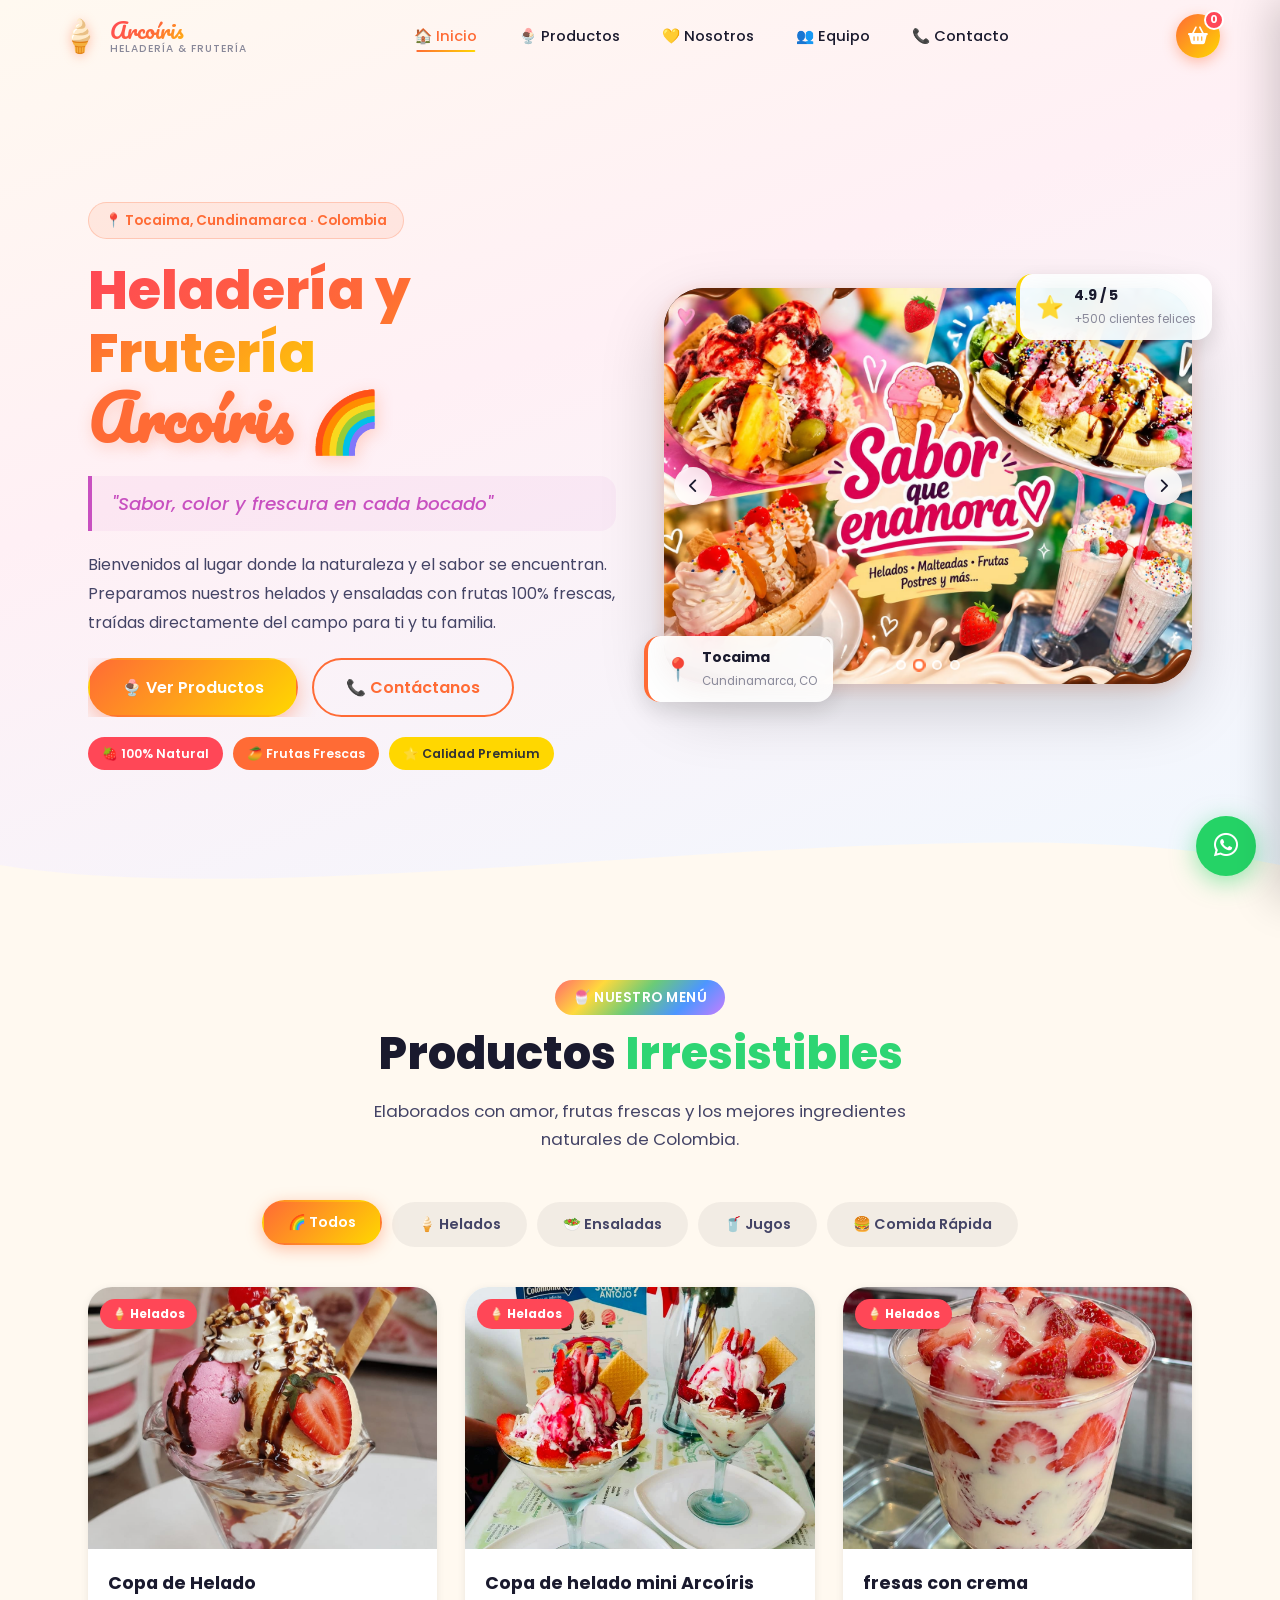
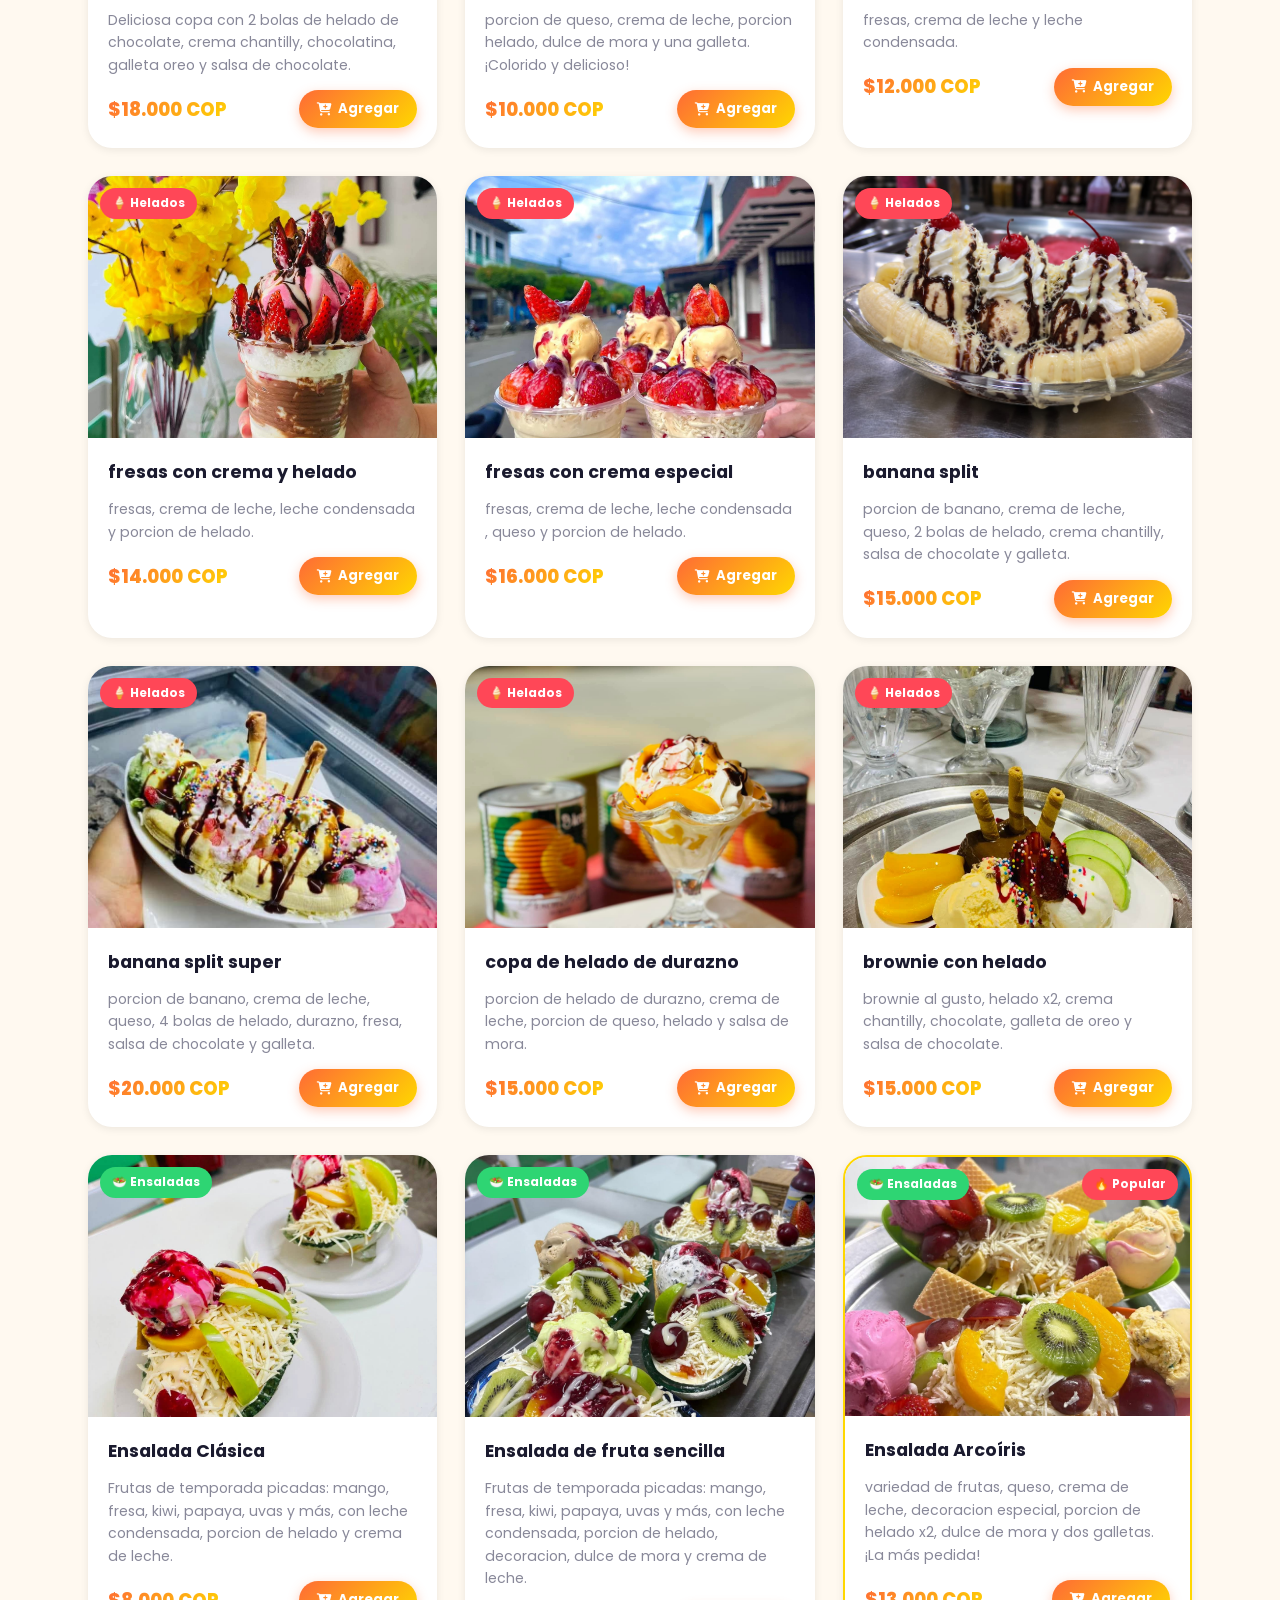
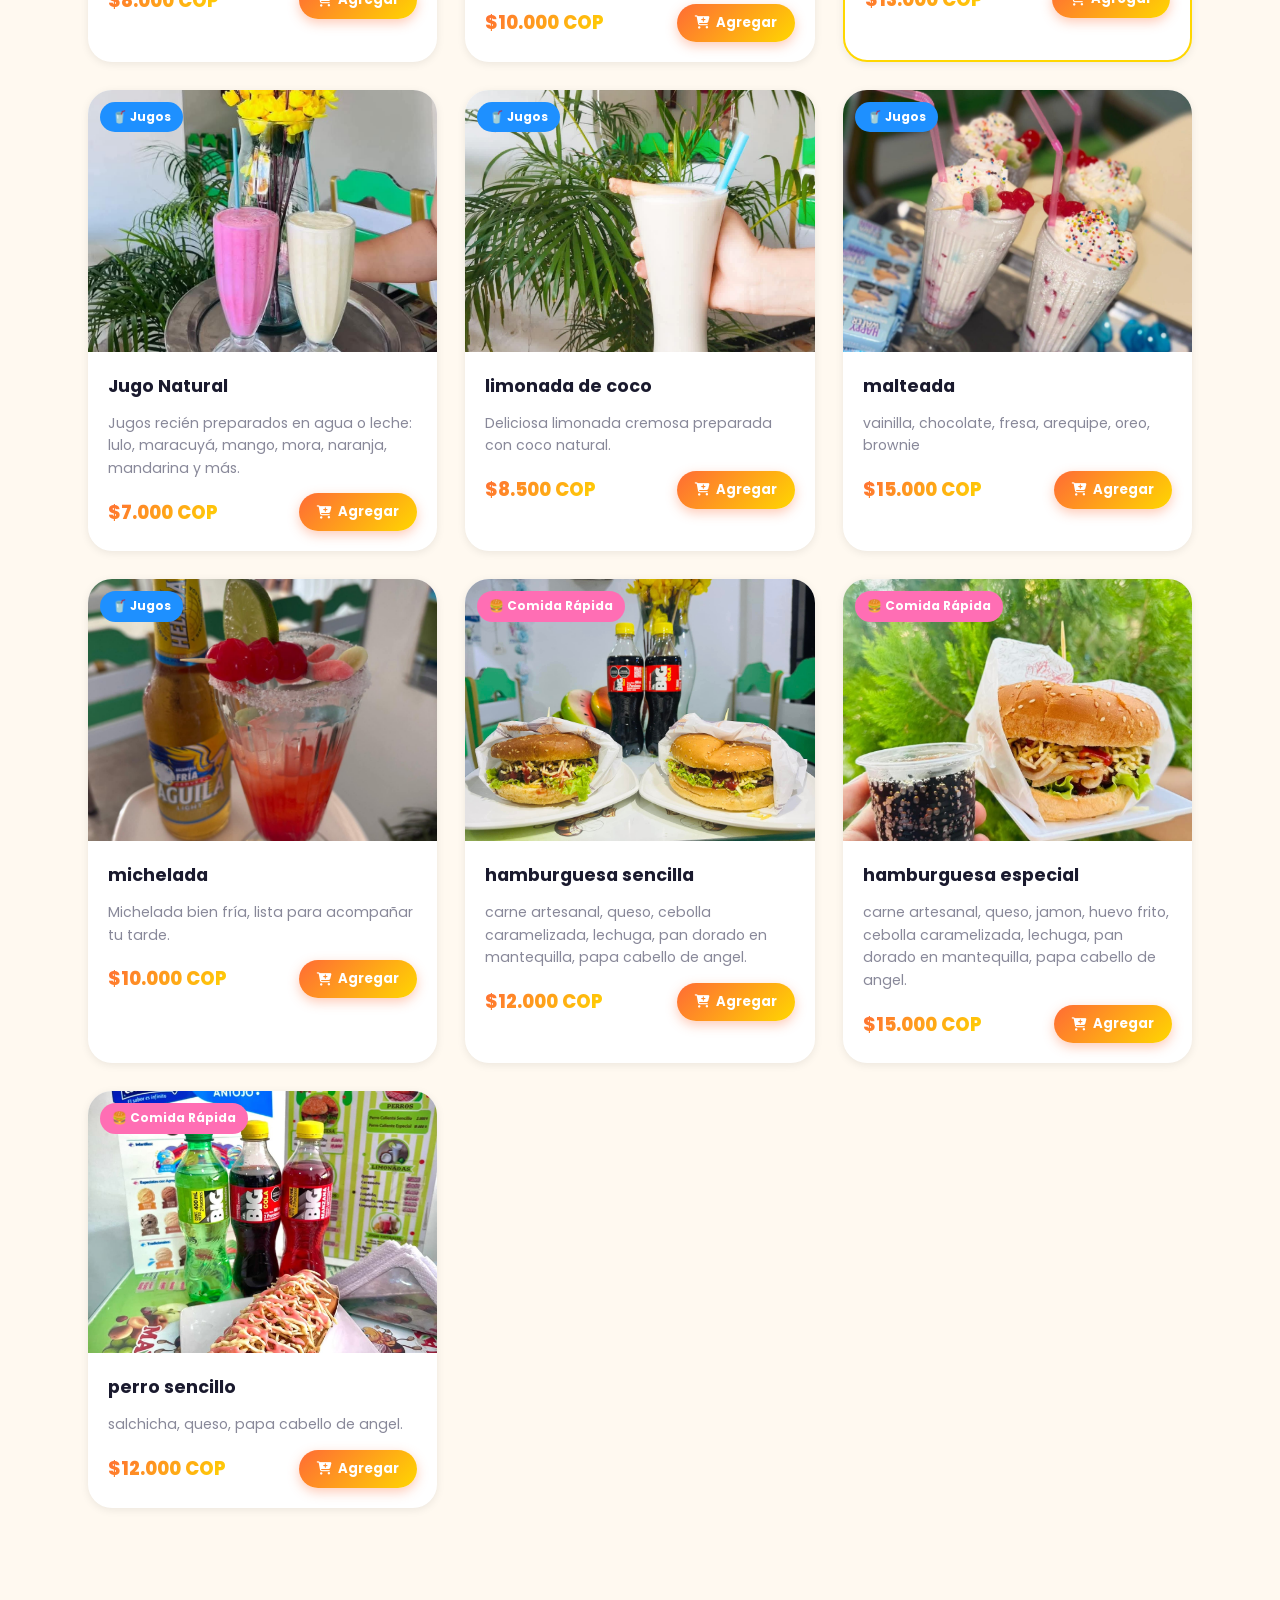
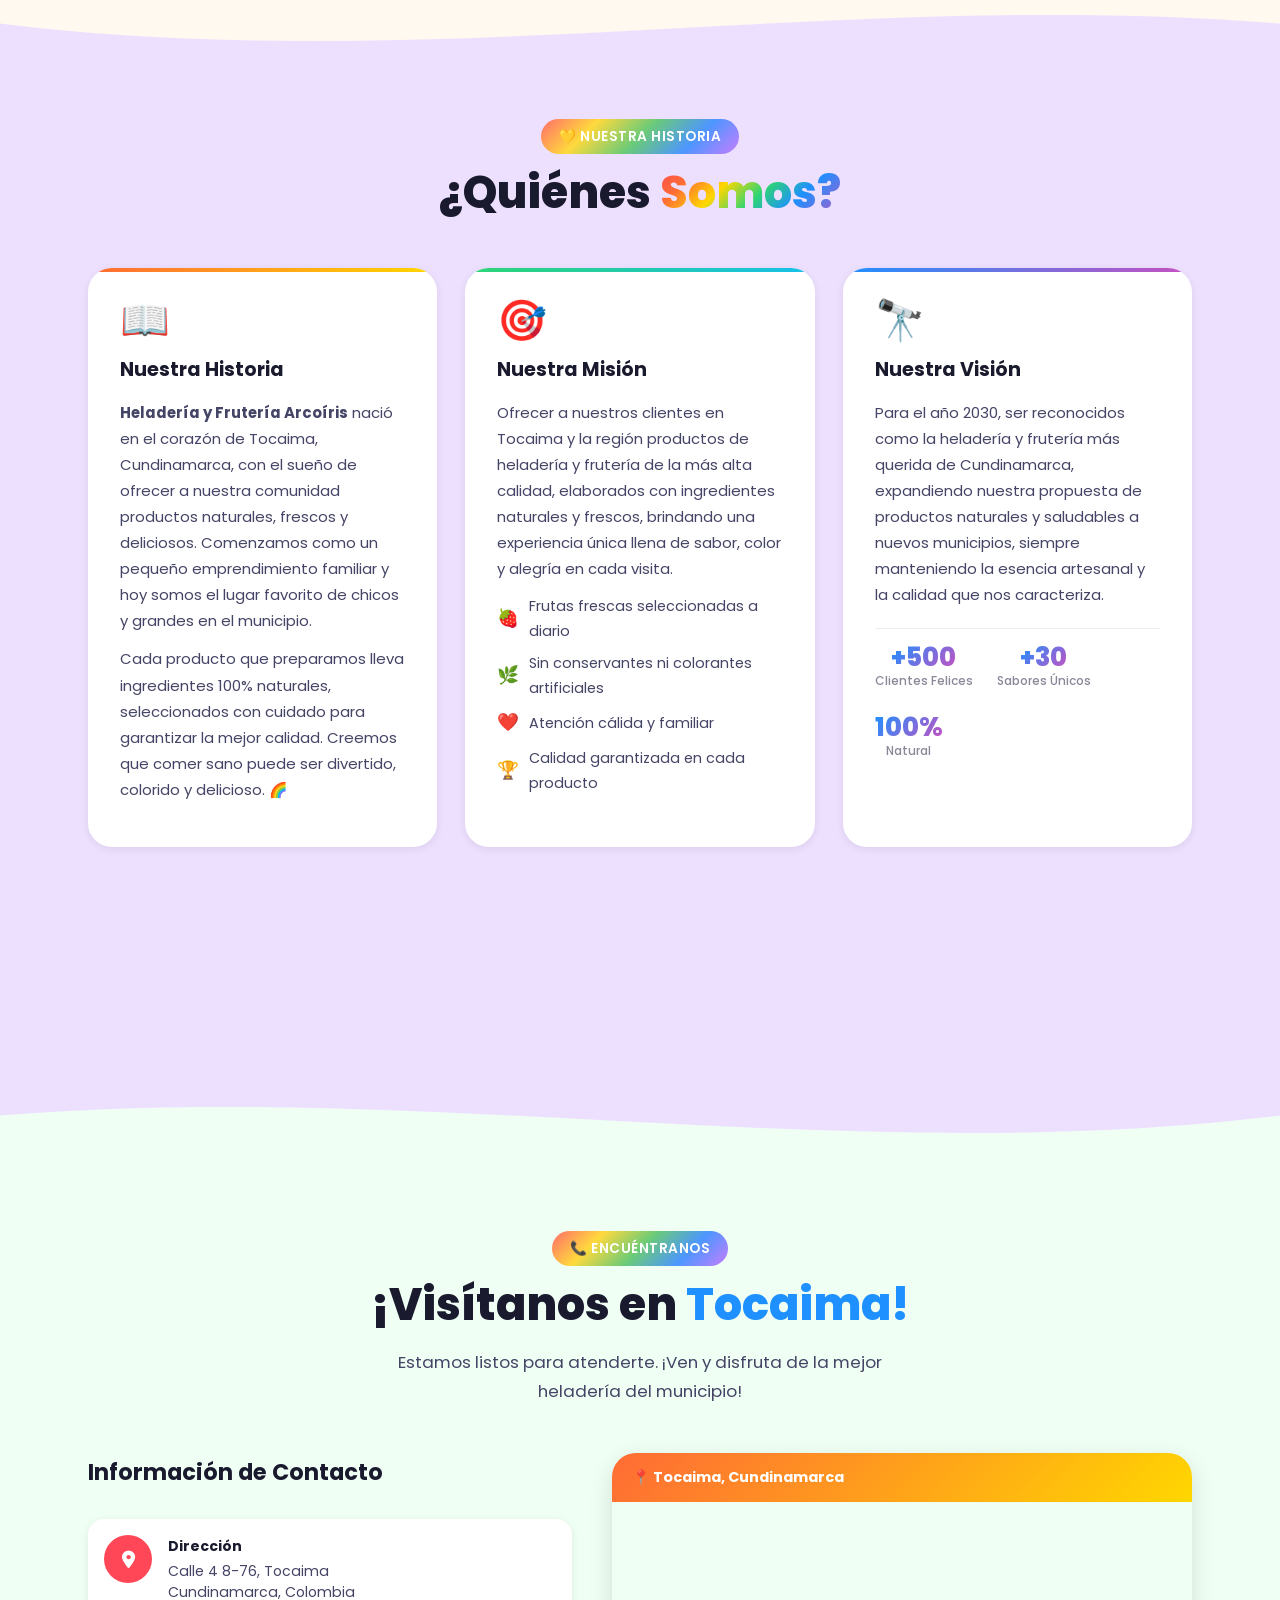
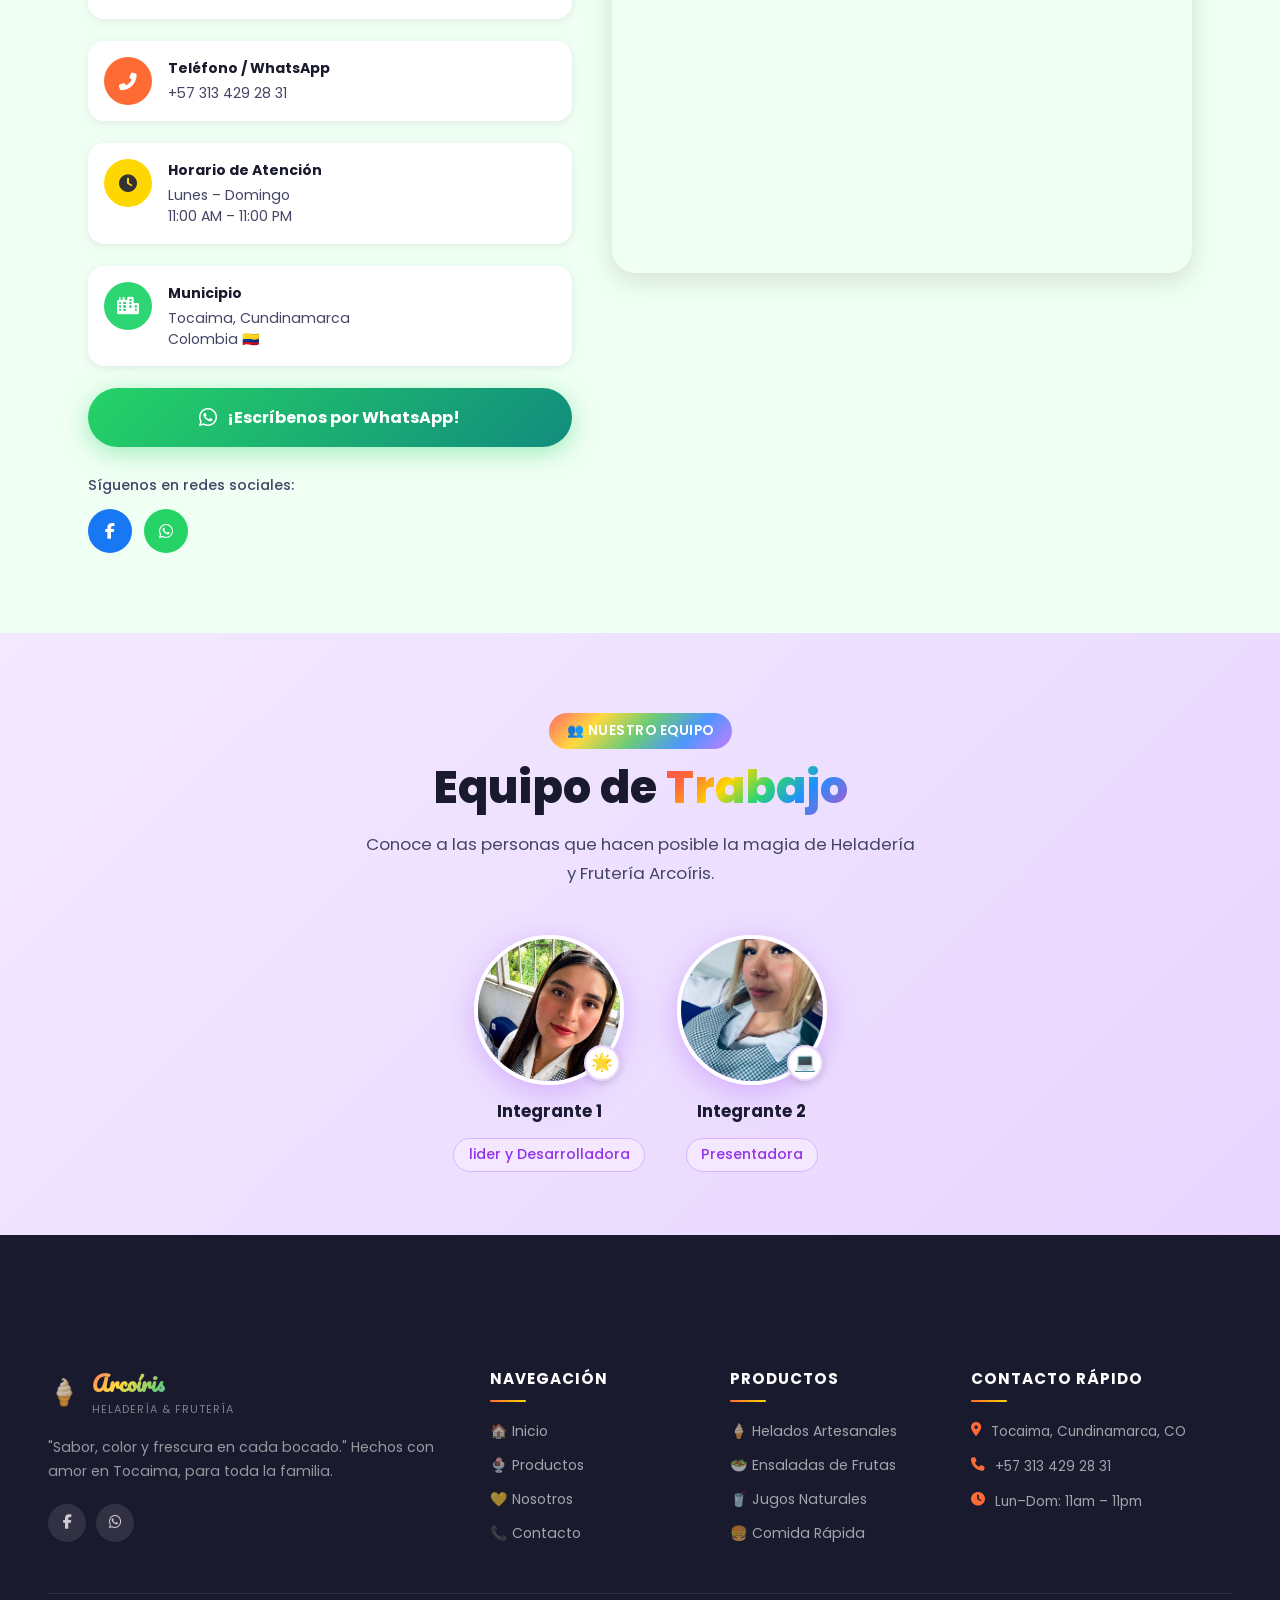
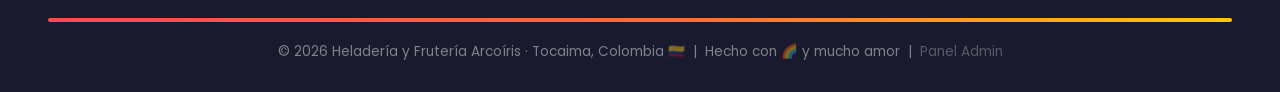
==== index.html @ 44e49a4e "Sitio web Heladería y Frutería Arcoíris" ====
<!DOCTYPE html>
<html lang="es">
<head>

  <meta charset="UTF-8" />
  <meta name="viewport" content="width=device-width, initial-scale=1.0" />
  <meta name="description" content="Heladería y Frutería Arcoíris en Tocaima, Colombia. Disfruta de los mejores helados artesanales, ensaladas de frutas y jugos naturales. ¡Sabor, color y frescura en cada bocado!" />
  <meta name="keywords" content="heladería, frutería, Tocaima, Colombia, helados, frutas, jugos naturales, ensalada de frutas" />
  <meta name="author" content="Heladería y Frutería Arcoíris" />

  <!-- Open Graph / Redes Sociales -->
  <meta property="og:title" content="Heladería y Frutería Arcoíris - Tocaima" />
  <meta property="og:description" content="Sabor, color y frescura en cada bocado. Los mejores helados y frutas de Tocaima." />
  <meta property="og:type" content="website" />

  <title>Heladería y Frutería Arcoíris | Tocaima, Colombia</title>
  <link rel="icon" href="img/logo.ico" sizes="32x32">

  <!-- Google Fonts: Poppins (principal) + Pacifico (display/títulos) -->
  <link rel="preconnect" href="https://fonts.googleapis.com" />
  <link rel="preconnect" href="https://fonts.gstatic.com" crossorigin />
  <link href="https://fonts.googleapis.com/css2?family=Pacifico&family=Poppins:wght@300;400;500;600;700;800&display=swap" rel="stylesheet" />

  <!-- Font Awesome para íconos -->
  <link rel="stylesheet" href="https://cdnjs.cloudflare.com/ajax/libs/font-awesome/6.5.0/css/all.min.css" />

  <!-- Hoja de estilos principal -->
  <link rel="stylesheet" href="css/styles.css" />
</head>
<body>

  <!-- =============================================
       HEADER / NAVEGACIÓN
  ============================================= -->
  <header class="header" id="header">
    <nav class="navbar" role="navigation" aria-label="Menú principal">
      <div class="nav-logo">
        <!-- Ícono arcoíris + nombre del negocio -->
        <span class="logo-icon" aria-hidden="true">🍦</span>
        <div class="logo-text">
          <span class="logo-main">Arcoíris</span>
          <span class="logo-sub">Heladería &amp; Frutería</span>
        </div>
      </div>

      <!-- Botón hamburguesa para móviles -->
      <button class="nav-toggle" id="navToggle" aria-label="Abrir menú" aria-expanded="false" aria-controls="navMenu">
        <span class="hamburger-line"></span>
        <span class="hamburger-line"></span>
        <span class="hamburger-line"></span>
      </button>

      <!-- Links de navegación -->
      <ul class="nav-menu" id="navMenu" role="menubar">
        <li role="none"><a href="#inicio"    class="nav-link active" role="menuitem" id="nav-inicio">🏠 Inicio</a></li>
        <li role="none"><a href="#productos" class="nav-link"        role="menuitem" id="nav-productos">🍨 Productos</a></li>
        <li role="none"><a href="#nosotros"  class="nav-link"        role="menuitem" id="nav-nosotros">💛 Nosotros</a></li>
        <li role="none"><a href="#equipo"    class="nav-link"        role="menuitem" id="nav-equipo">👥 Equipo</a></li>
        <li role="none"><a href="#contacto"  class="nav-link"        role="menuitem" id="nav-contacto">📞 Contacto</a></li>
      </ul>

      <!-- Botón del carrito de compras -->
      <button class="cart-btn" id="cartBtn" aria-label="Ver carrito de compras">
        <i class="fas fa-shopping-basket" aria-hidden="true"></i>
        <span class="cart-badge" id="cartBadge" aria-live="polite">0</span>
      </button>
    </nav>
  </header>

  <!-- =============================================
       SECCIÓN INICIO / HERO
  ============================================= -->
  <section class="hero" id="inicio" aria-label="Bienvenida">

    <!-- Burbujas decorativas de colores arcoíris -->
    <div class="bubbles" aria-hidden="true">
      <span class="bubble bubble-1"></span>
      <span class="bubble bubble-2"></span>
      <span class="bubble bubble-3"></span>
      <span class="bubble bubble-4"></span>
      <span class="bubble bubble-5"></span>
      <span class="bubble bubble-6"></span>
    </div>

    <div class="hero-content">
      <!-- Texto de bienvenida -->
      <div class="hero-text">
        <p class="hero-tag animate-fade-up">📍 Tocaima, Cundinamarca · Colombia</p>
        <h1 class="hero-title animate-fade-up delay-1">
          <span class="rainbow-text">Heladería y Frutería</span>
          <br />
          <span class="hero-brand">Arcoíris 🌈</span>
        </h1>
        <p class="hero-slogan animate-fade-up delay-2">
          "Sabor, color y frescura en cada bocado"
        </p>
        <p class="hero-desc animate-fade-up delay-3">
          Bienvenidos al lugar donde la naturaleza y el sabor se encuentran. Preparamos nuestros helados y ensaladas con frutas 100% frescas, traídas directamente del campo para ti y tu familia.
        </p>
        <div class="hero-buttons animate-fade-up delay-4">
          <a href="#productos" class="btn btn-primary" id="hero-btn-productos">
            🍨 Ver Productos
          </a>
          <a href="#contacto" class="btn btn-outline" id="hero-btn-contacto">
            📞 Contáctanos
          </a>
        </div>

        <!-- Etiquetas destacadas -->
        <div class="hero-badges animate-fade-up delay-5">
          <span class="badge badge-red">🍓 100% Natural</span>
          <span class="badge badge-orange">🥭 Frutas Frescas</span>
          <span class="badge badge-yellow">⭐ Calidad Premium</span>
        </div>
      </div>

      <!-- Slideshow de fotos reales de heladería -->
      <div class="hero-image animate-zoom-in delay-2">
        <div class="hero-image-wrapper">

          <!-- Slideshow con fotos reales -->
          <div class="hero-slideshow" id="heroSlideshow" aria-label="Galería de fotos de la heladería">
            <div class="slide active">
              <img
                src="img/bebida.jpg"
                alt="Heladería colorida con variedad de sabores artesanales"
                loading="eager"
              />
            </div>
            <div class="slide">
              <img
                src="img/inicio2.jpeg"
                alt="Vitrina de helados artesanales con colores vibrantes"
                loading="lazy"
              />
            </div>
            <div class="slide">
              <img
                src="img/ensaladas.jpg"
                alt="Frutas tropicales frescas en una frutería colombiana"
                loading="lazy"
              />
            </div>
            <div class="slide">
              <img
                src="img/inicio1.jpeg"
                alt="Ensalada de frutas tropicales con crema"
                loading="lazy"
              />
            </div>
            <!-- Controles del slideshow -->
            <button class="slide-prev" id="slidePrev" aria-label="Foto anterior"><i class="fas fa-chevron-left"></i></button>
            <button class="slide-next" id="slideNext" aria-label="Foto siguiente"><i class="fas fa-chevron-right"></i></button>
            <!-- Indicadores de puntos -->
            <div class="slide-dots" id="slideDots" aria-label="Indicadores de diapositiva">
              <button class="dot active" data-index="0" aria-label="Foto 1"></button>
              <button class="dot" data-index="1" aria-label="Foto 2"></button>
              <button class="dot" data-index="2" aria-label="Foto 3"></button>
              <button class="dot" data-index="3" aria-label="Foto 4"></button>
            </div>
          </div>

          <!-- Tarjeta flotante: ubicación -->
          <div class="floating-card card-location">
            <span class="card-icon">📍</span>
            <div>
              <strong>Tocaima</strong>
              <small>Cundinamarca, CO</small>
            </div>
          </div>
          <!-- Tarjeta flotante: calificación -->
          <div class="floating-card card-rating">
            <span class="card-icon">⭐</span>
            <div>
              <strong>4.9 / 5</strong>
              <small>+500 clientes felices</small>
            </div>
          </div>
        </div>
      </div>
    </div>

    <!-- Ola decorativa inferior -->
    <div class="hero-wave" aria-hidden="true">
      <svg viewBox="0 0 1440 120" xmlns="http://www.w3.org/2000/svg" preserveAspectRatio="none">
        <path d="M0,80 C360,140 1080,0 1440,80 L1440,120 L0,120 Z" fill="#fff9f0"/>
      </svg>
    </div>
  </section>

  <!-- =============================================
       SECCIÓN PRODUCTOS
       El contenido del grid se genera dinámicamente desde
       js/products.js (ver js/main.js → renderProducts()).
  ============================================= -->
  <section class="products-section" id="productos" aria-label="Nuestros productos">
    <div class="container">

      <!-- Encabezado de sección -->
      <div class="section-header">
        <span class="section-tag">🍧 Nuestro Menú</span>
        <h2 class="section-title">Productos <span class="highlight-green">Irresistibles</span></h2>
        <p class="section-desc">Elaborados con amor, frutas frescas y los mejores ingredientes naturales de Colombia.</p>
      </div>

      <!-- Filtros de categoría -->
      <div class="category-filters" role="tablist" aria-label="Filtrar productos por categoría">
        <button class="filter-btn active" data-filter="all"            role="tab" id="filter-all"           aria-selected="true">🌈 Todos</button>
        <button class="filter-btn"        data-filter="helados"        role="tab" id="filter-helados"       aria-selected="false">🍦 Helados</button>
        <button class="filter-btn"        data-filter="ensaladas"      role="tab" id="filter-ensaladas"     aria-selected="false">🥗 Ensaladas</button>
        <button class="filter-btn"        data-filter="jugos"          role="tab" id="filter-jugos"         aria-selected="false">🥤 Jugos</button>
        <button class="filter-btn"        data-filter="comida rapida"  role="tab" id="filter-comida-rapida" aria-selected="false">🍔 Comida Rápida</button>
      </div>

      <!-- Grid de productos (poblado por JavaScript) -->
      <div class="products-grid" id="productsGrid" aria-live="polite"></div>

    </div><!-- /container -->
  </section>

  <!-- =============================================
       SECCIÓN NOSOTROS
  ============================================= -->
  <section class="about-section" id="nosotros" aria-label="Sobre nosotros">

    <!-- Ola decorativa superior -->
    <div class="section-wave-top" aria-hidden="true">
      <svg viewBox="0 0 1440 80" xmlns="http://www.w3.org/2000/svg" preserveAspectRatio="none">
        <path d="M0,40 C480,100 960,0 1440,40 L1440,0 L0,0 Z" fill="#fff9f0"/>
      </svg>
    </div>

    <div class="container">
      <div class="section-header">
        <span class="section-tag">💛 Nuestra Historia</span>
        <h2 class="section-title">¿Quiénes <span class="highlight-rainbow">Somos?</span></h2>
      </div>

      <div class="about-grid">

        <!-- Historia -->
        <div class="about-card history-card animate-slide-left">
          <div class="about-icon">📖</div>
          <h3>Nuestra Historia</h3>
          <p>
            <strong>Heladería y Frutería Arcoíris</strong> nació en el corazón de Tocaima, Cundinamarca, con el sueño de ofrecer a nuestra comunidad productos naturales, frescos y deliciosos. Comenzamos como un pequeño emprendimiento familiar y hoy somos el lugar favorito de chicos y grandes en el municipio.
          </p>
          <p>
            Cada producto que preparamos lleva ingredientes 100% naturales, seleccionados con cuidado para garantizar la mejor calidad. Creemos que comer sano puede ser divertido, colorido y delicioso. 🌈
          </p>
        </div>

        <!-- Misión -->
        <div class="about-card mission-card animate-fade-up delay-1">
          <div class="about-icon">🎯</div>
          <h3>Nuestra Misión</h3>
          <p>
            Ofrecer a nuestros clientes en Tocaima y la región productos de heladería y frutería de la más alta calidad, elaborados con ingredientes naturales y frescos, brindando una experiencia única llena de sabor, color y alegría en cada visita.
          </p>
          <ul class="about-list">
            <li><span>🍓</span> Frutas frescas seleccionadas a diario</li>
            <li><span>🌿</span> Sin conservantes ni colorantes artificiales</li>
            <li><span>❤️</span> Atención cálida y familiar</li>
            <li><span>🏆</span> Calidad garantizada en cada producto</li>
          </ul>
        </div>

        <!-- Visión -->
        <div class="about-card vision-card animate-slide-right">
          <div class="about-icon">🔭</div>
          <h3>Nuestra Visión</h3>
          <p>
            Para el año 2030, ser reconocidos como la heladería y frutería más querida de Cundinamarca, expandiendo nuestra propuesta de productos naturales y saludables a nuevos municipios, siempre manteniendo la esencia artesanal y la calidad que nos caracteriza.
          </p>
          <div class="vision-stats">
            <div class="stat">
              <span class="stat-number">+500</span>
              <span class="stat-label">Clientes Felices</span>
            </div>
            <div class="stat">
              <span class="stat-number">+30</span>
              <span class="stat-label">Sabores Únicos</span>
            </div>
            <div class="stat">
              <span class="stat-number">100%</span>
              <span class="stat-label">Natural</span>
            </div>
          </div>
        </div>

      </div><!-- /about-grid -->

      <!-- Valores -->
      <div class="values-row">
        <div class="value-item">
          <span class="value-icon">🍃</span>
          <span class="value-text">Naturalidad</span>
        </div>
        <div class="value-item">
          <span class="value-icon">✨</span>
          <span class="value-text">Calidad</span>
        </div>
        <div class="value-item">
          <span class="value-icon">😊</span>
          <span class="value-text">Alegría</span>
        </div>
        <div class="value-item">
          <span class="value-icon">🤝</span>
          <span class="value-text">Confianza</span>
        </div>
        <div class="value-item">
          <span class="value-icon">🌱</span>
          <span class="value-text">Frescura</span>
        </div>
      </div>

    </div><!-- /container -->

    <!-- Ola decorativa inferior -->
    <div class="section-wave-bottom" aria-hidden="true">
      <svg viewBox="0 0 1440 80" xmlns="http://www.w3.org/2000/svg" preserveAspectRatio="none">
        <path d="M0,40 C480,0 960,100 1440,40 L1440,80 L0,80 Z" fill="#f0fff4"/>
      </svg>
    </div>
  </section>

  <!-- =============================================
       SECCIÓN CONTACTO
  ============================================= -->
  <section class="contact-section" id="contacto" aria-label="Información de contacto">
    <div class="container">
      <div class="section-header">
        <span class="section-tag">📞 Encuéntranos</span>
        <h2 class="section-title">¡Visítanos en <span class="highlight-blue">Tocaima!</span></h2>
        <p class="section-desc">Estamos listos para atenderte. ¡Ven y disfruta de la mejor heladería del municipio!</p>
      </div>

      <div class="contact-grid">

        <!-- Info de contacto -->
        <div class="contact-info">
          <h3 class="contact-info-title">Información de Contacto</h3>

          <div class="contact-item" id="contact-address">
            <div class="contact-icon-wrap icon-red">
              <i class="fas fa-map-marker-alt" aria-hidden="true"></i>
            </div>
            <div class="contact-text">
              <strong>Dirección</strong>
              <span>Calle 4 8-76, Tocaima<br />Cundinamarca, Colombia</span>
            </div>
          </div>

          <div class="contact-item" id="contact-phone">
            <div class="contact-icon-wrap icon-orange">
              <i class="fas fa-phone-alt" aria-hidden="true"></i>
            </div>
            <div class="contact-text">
              <strong>Teléfono / WhatsApp</strong>
              <span>+57 313 429 28 31</span>
            </div>
          </div>

          <div class="contact-item" id="contact-hours">
            <div class="contact-icon-wrap icon-yellow">
              <i class="fas fa-clock" aria-hidden="true"></i>
            </div>
            <div class="contact-text">
              <strong>Horario de Atención</strong>
              <span>Lunes – Domingo<br />11:00 AM – 11:00 PM</span>
            </div>
          </div>

          <div class="contact-item" id="contact-location-tag">
            <div class="contact-icon-wrap icon-green">
              <i class="fas fa-city" aria-hidden="true"></i>
            </div>
            <div class="contact-text">
              <strong>Municipio</strong>
              <span>Tocaima, Cundinamarca<br />Colombia 🇨🇴</span>
            </div>
          </div>

          <!-- Botón WhatsApp -->
          <a
            href="https://wa.me/573134292831?text=Hola%2C%20me%20gustaría%20hacer%20un%20pedido%20en%20Heladería%20y%20Frutería%20Arcoíris%20🌈"
            class="whatsapp-btn"
            id="whatsapp-main-btn"
            target="_blank"
            rel="noopener noreferrer"
            aria-label="Escribir al WhatsApp de Heladería Arcoíris"
          >
            <i class="fab fa-whatsapp" aria-hidden="true"></i>
            ¡Escríbenos por WhatsApp!
          </a>

          <!-- Redes sociales (solo Facebook y WhatsApp) -->
          <div class="social-contact">
            <p>Síguenos en redes sociales:</p>
            <div class="social-icons">
              <a href="https://www.facebook.com/share/1DfzRHi6oQ/" class="social-icon icon-facebook" id="social-facebook" aria-label="Facebook de Heladería Arcoíris" target="_blank" rel="noopener noreferrer">
                <i class="fab fa-facebook-f" aria-hidden="true"></i>
              </a>
              <a href="https://wa.me/573134292831" class="social-icon icon-whatsapp" id="social-whatsapp" aria-label="WhatsApp 3134292831" target="_blank" rel="noopener noreferrer">
                <i class="fab fa-whatsapp" aria-hidden="true"></i>
              </a>
            </div>
          </div>
        </div>

        <!-- Mapa (iframe embebido) -->
        <div class="map-container" aria-label="Mapa de ubicación en Tocaima">
          <div class="map-header">
            <span>📍 Tocaima, Cundinamarca</span>
          </div>
          <iframe
            id="map-iframe"
            title="Ubicación Heladería y Frutería Arcoíris en Tocaima, Cundinamarca, Colombia"
            src="https://maps.google.com/maps?q=Calle+4+%238-76,+Tocaima,+Cundinamarca,+Colombia&amp;t=&amp;z=17&amp;ie=UTF8&amp;iwloc=&amp;output=embed"
            width="100%"
            height="100%"
            style="border:0;"
            allowfullscreen=""
            loading="lazy"
            referrerpolicy="no-referrer-when-downgrade"
          ></iframe>
        </div>

      </div><!-- /contact-grid -->
    </div><!-- /container -->
  </section>

  <!-- =============================================
       SECCIÓN EQUIPO DE TRABAJO
  ============================================= -->
  <section class="team-section" id="equipo" aria-label="Equipo de trabajo">
    <div class="container">
      <div class="section-header">
        <span class="section-tag">👥 Nuestro Equipo</span>
        <h2 class="section-title">Equipo de <span class="highlight-rainbow">Trabajo</span></h2>
        <p class="section-desc">Conoce a las personas que hacen posible la magia de Heladería y Frutería Arcoíris.</p>
      </div>

      <div class="team-grid">

        <!-- Miembro 1 -->
        <div class="team-card">
          <div class="team-photo-wrap">
            <div class="team-photo-circle">
              <img src="img/astrit.jpeg" alt="Integrante 1" class="team-photo" onerror="this.style.display='none';this.parentElement.innerHTML='<span class=\'team-photo-placeholder\'>👤</span>';" />
            </div>
            <div class="team-badge">🌟</div>
          </div>
          <h3 class="team-name">Integrante 1</h3>
          <p class="team-role">lider y Desarrolladora</p>
        </div>

        <!-- Miembro 2 -->
        <div class="team-card">
          <div class="team-photo-wrap">
            <div class="team-photo-circle">
              <img src="img/Dani.jpeg" alt="Integrante 2" class="team-photo" onerror="this.style.display='none';this.parentElement.innerHTML='<span class=\'team-photo-placeholder\'>👤</span>';" />
            </div>
            <div class="team-badge">💻</div>
          </div>
          <h3 class="team-name">Integrante 2</h3>
          <p class="team-role">Presentadora</p>
        </div>

      </div><!-- /team-grid -->
    </div><!-- /container -->
  </section>

  <!-- =============================================
       PIE DE PÁGINA (FOOTER)
  ============================================= -->
  <footer class="footer" role="contentinfo">

    <!-- Ola decorativa superior del footer -->
    <div class="footer-wave" aria-hidden="true">
      <svg viewBox="0 0 1440 80" xmlns="http://www.w3.org/2000/svg" preserveAspectRatio="none">
        <path d="M0,60 C360,0 1080,100 1440,30 L1440,80 L0,80 Z" fill="#1a1a2e"/>
      </svg>
    </div>

    <div class="footer-content">
      <div class="footer-grid">

        <!-- Columna: Logo y descripción -->
        <div class="footer-col footer-brand">
          <div class="footer-logo">
            <span aria-hidden="true">🍦</span>
            <div>
              <strong>Arcoíris</strong>
              <small>Heladería &amp; Frutería</small>
            </div>
          </div>
          <p class="footer-desc">
            "Sabor, color y frescura en cada bocado." Hechos con amor en Tocaima, para toda la familia.
          </p>
          <!-- Redes sociales en footer (solo Facebook y WhatsApp) -->
          <div class="footer-social">
            <a href="https://www.facebook.com/share/1DfzRHi6oQ/" id="footer-facebook" class="footer-social-link" aria-label="Facebook" target="_blank" rel="noopener noreferrer"><i class="fab fa-facebook-f" aria-hidden="true"></i></a>
            <a href="https://wa.me/573134292831" id="footer-whatsapp" class="footer-social-link" aria-label="WhatsApp" target="_blank" rel="noopener noreferrer"><i class="fab fa-whatsapp" aria-hidden="true"></i></a>
          </div>
        </div>

        <!-- Columna: Menú rápido -->
        <div class="footer-col">
          <h4 class="footer-heading">Navegación</h4>
          <ul class="footer-links">
            <li><a href="#inicio"    id="footer-nav-inicio">🏠 Inicio</a></li>
            <li><a href="#productos" id="footer-nav-productos">🍨 Productos</a></li>
            <li><a href="#nosotros"  id="footer-nav-nosotros">💛 Nosotros</a></li>
            <li><a href="#contacto"  id="footer-nav-contacto">📞 Contacto</a></li>
          </ul>
        </div>

        <!-- Columna: Productos destacados -->
        <div class="footer-col">
          <h4 class="footer-heading">Productos</h4>
          <ul class="footer-links">
            <li><a href="#productos" id="footer-prod-helados">🍦 Helados Artesanales</a></li>
            <li><a href="#productos" id="footer-prod-ensaladas">🥗 Ensaladas de Frutas</a></li>
            <li><a href="#productos" id="footer-prod-jugos">🥤 Jugos Naturales</a></li>
            <li><a href="#productos" id="footer-prod-comida">🍔 Comida Rápida</a></li>
          </ul>
        </div>

        <!-- Columna: Contacto rápido -->
        <div class="footer-col">
          <h4 class="footer-heading">Contacto Rápido</h4>
          <ul class="footer-contact-list">
            <li>
              <i class="fas fa-map-marker-alt" aria-hidden="true"></i>
              <span>Tocaima, Cundinamarca, CO</span>
            </li>
            <li>
              <i class="fas fa-phone" aria-hidden="true"></i>
              <span>+57 313 429 28 31</span>
            </li>
            <li>
              <i class="fas fa-clock" aria-hidden="true"></i>
              <span>Lun–Dom: 11am – 11pm</span>
            </li>
          </ul>
        </div>

      </div><!-- /footer-grid -->

      <!-- Barra inferior del footer -->
      <div class="footer-bottom">
        <div class="rainbow-bar" aria-hidden="true"></div>
        <p>
          © <span id="currentYear"></span> Heladería y Frutería Arcoíris · Tocaima, Colombia 🇨🇴
          &nbsp;|&nbsp; Hecho con 🌈 y mucho amor
          &nbsp;|&nbsp; <a href="admin.html" id="footer-admin-link" style="color:inherit; opacity:.6;">Panel Admin</a>
        </p>
      </div>

    </div><!-- /footer-content -->
  </footer>

  <!-- Botón flotante de WhatsApp -->
  <a
    href="https://wa.me/573134292831?text=Hola%2C%20me%20gustaría%20hacer%20un%20pedido%20🌈"
    class="whatsapp-float"
    id="whatsapp-float-btn"
    target="_blank"
    rel="noopener noreferrer"
    aria-label="Contactar por WhatsApp"
  >
    <i class="fab fa-whatsapp" aria-hidden="true"></i>
    <span class="whatsapp-tooltip">¡Pide por WhatsApp!</span>
  </a>

  <!-- Botón volver arriba -->
  <button class="scroll-top-btn" id="scrollTopBtn" aria-label="Volver al inicio" title="Volver al inicio">
    <i class="fas fa-chevron-up" aria-hidden="true"></i>
  </button>

  <!-- Modal de detalle de producto -->
  <div class="modal-overlay" id="productModal" role="dialog" aria-modal="true" aria-labelledby="modalTitle" aria-hidden="true">
    <div class="modal-box">
      <button class="modal-close" id="modalCloseBtn" aria-label="Cerrar modal">
        <i class="fas fa-times" aria-hidden="true"></i>
      </button>
      <img src="" alt="" class="modal-img" id="modalImg" />
      <div class="modal-body">
        <h3 id="modalTitle" class="modal-title">Nombre del producto</h3>
        <p id="modalDesc" class="modal-desc">Descripción del producto</p>
        <span id="modalPrice" class="modal-price">$0 COP</span>
        <div class="modal-actions">
          <button id="modalAddCart" class="btn-add-modal" aria-label="Agregar al carrito desde modal">
            <i class="fas fa-cart-plus" aria-hidden="true"></i> Agregar al carrito
          </button>
          <a id="modalWhatsapp" href="#" class="whatsapp-btn" target="_blank" rel="noopener noreferrer">
            <i class="fab fa-whatsapp" aria-hidden="true"></i> Pedir por WhatsApp
          </a>
        </div>
      </div>
    </div>
  </div>

  <!-- =============================================
       CARRITO DE COMPRAS (DRAWER LATERAL)
  ============================================= -->
  <!-- Overlay oscuro al abrir carrito -->
  <div class="cart-overlay" id="cartOverlay" aria-hidden="true"></div>

  <!-- Panel lateral del carrito -->
  <aside class="cart-drawer" id="cartDrawer" role="complementary" aria-label="Carrito de compras" aria-hidden="true">
    <div class="cart-header">
      <h2 class="cart-title"><i class="fas fa-shopping-basket" aria-hidden="true"></i> Mi Carrito</h2>
      <button class="cart-close" id="cartClose" aria-label="Cerrar carrito">
        <i class="fas fa-times" aria-hidden="true"></i>
      </button>
    </div>

    <!-- Lista de items del carrito -->
    <div class="cart-body" id="cartBody">
      <!-- Estado vacío -->
      <div class="cart-empty" id="cartEmpty">
        <span class="cart-empty-icon">🛒</span>
        <p>Tu carrito está vacío</p>
        <small>¡Agrega tus productos favoritos!</small>
      </div>
      <!-- Los items se insertan dinámicamente aquí -->
      <ul class="cart-items-list" id="cartItemsList" aria-label="Productos en el carrito"></ul>
    </div>

    <!-- Resumen y total -->
    <div class="cart-footer" id="cartFooter">
      <div class="cart-summary">
        <div class="cart-summary-row">
          <span>Subtotal</span>
          <span id="cartSubtotal">$0 COP</span>
        </div>
        <div class="cart-summary-row cart-total-row">
          <strong>Total</strong>
          <strong id="cartTotal">$0 COP</strong>
        </div>
      </div>
      <button class="cart-checkout-btn" id="cartCheckout" aria-label="Finalizar pedido por WhatsApp">
        <i class="fab fa-whatsapp" aria-hidden="true"></i>
        Pedir por WhatsApp
      </button>
      <button class="cart-clear-btn" id="cartClear" aria-label="Vaciar carrito">
        <i class="fas fa-trash" aria-hidden="true"></i> Vaciar carrito
      </button>
    </div>
  </aside>

  <!-- Scripts: products.js define el catálogo, main.js la lógica del sitio -->
  <script src="js/products.js"></script>
  <script src="js/main.js"></script>
</body>
</html>
---- css/styles.css ----
/* ============================================
   Heladería y Frutería Arcoíris - styles.css
   Paleta: colores del arcoíris + tonos cálidos
   Tipografía: Poppins + Pacifico
============================================ */

/* ---------- VARIABLES CSS (Design Tokens) ---------- */
:root {
  /* Colores arcoíris */
  --color-red:    #FF4757;
  --color-orange: #FF6B35;
  --color-yellow: #FFD700;
  --color-green:  #2ED573;
  --color-teal:   #1E90FF;
  --color-blue:   #5352ED;
  --color-purple: #C850C0;
  --color-pink:   #FF6EB4;

  /* Gradientes arcoíris */
  --gradient-rainbow: linear-gradient(135deg,
    #FF4757 0%, #FF6B35 18%, #FFD700 36%,
    #2ED573 54%, #1E90FF 72%, #C850C0 100%);
  --gradient-rainbow-soft: linear-gradient(135deg,
    #FF6B6B 0%, #FFD93D 25%, #6BCB77 50%,
    #4D96FF 75%, #C77DFF 100%);
  --gradient-warm: linear-gradient(135deg, #FF6B35 0%, #FFD700 100%);
  --gradient-cool: linear-gradient(135deg, #1E90FF 0%, #C850C0 100%);
  --gradient-green: linear-gradient(135deg, #2ED573 0%, #17C0EB 100%);

  /* Colores de texto */
  --text-dark:  #1a1a2e;
  --text-mid:   #444466;
  --text-light: #888899;
  --text-white: #ffffff;

  /* Fondos */
  --bg-primary:  #f3e8ff;  /* Morado pastel suave */
  --bg-about:    #ede0ff;
  --bg-contact:  #f0fff4;
  --bg-team:     #fdf4ff;
  --bg-footer:   #1a1a2e;

  /* Bordes y sombras */
  --radius-sm:  8px;
  --radius-md:  16px;
  --radius-lg:  24px;
  --radius-xl:  40px;
  --radius-full: 9999px;

  --shadow-sm:  0 2px 8px rgba(0,0,0,0.08);
  --shadow-md:  0 8px 24px rgba(0,0,0,0.12);
  --shadow-lg:  0 16px 48px rgba(0,0,0,0.16);
  --shadow-colored: 0 8px 32px rgba(255, 107, 53, 0.3);

  /* Tipografía */
  --font-display: 'Pacifico', cursive;
  --font-body:    'Poppins', sans-serif;

  /* Transiciones */
  --transition-fast:   0.2s ease;
  --transition-normal: 0.35s ease;
  --transition-slow:   0.5s ease;

  /* Navbar height */
  --navbar-h: 72px;
}

/* ---------- RESET & BASE ---------- */
*, *::before, *::after {
  box-sizing: border-box;
  margin: 0;
  padding: 0;
}

html {
  scroll-behavior: smooth;
  font-size: 16px;
}

body {
  font-family: var(--font-body);
  background-color: var(--bg-primary);
  color: var(--text-dark);
  line-height: 1.7;
  overflow-x: hidden;
}

img {
  max-width: 100%;
  height: auto;
  display: block;
}

a {
  text-decoration: none;
  color: inherit;
  transition: color var(--transition-fast);
}

ul { list-style: none; }

button {
  cursor: pointer;
  font-family: var(--font-body);
  border: none;
  outline: none;
}

/* ---------- UTILITY: CONTAINER ---------- */
.container {
  width: min(100%, 1200px);
  margin-inline: auto;
  padding-inline: clamp(16px, 5vw, 48px);
}

/* ---------- UTILITY: BUTTONS ---------- */
.btn {
  display: inline-flex;
  align-items: center;
  gap: 8px;
  padding: 14px 32px;
  border-radius: var(--radius-full);
  font-size: 1rem;
  font-weight: 600;
  cursor: pointer;
  transition: all var(--transition-normal);
  border: 2px solid transparent;
  white-space: nowrap;
}

.btn-primary {
  background: var(--gradient-warm);
  color: #fff;
  box-shadow: 0 6px 20px rgba(255, 107, 53, 0.4);
}
.btn-primary:hover {
  transform: translateY(-3px) scale(1.03);
  box-shadow: 0 12px 32px rgba(255, 107, 53, 0.55);
}

.btn-outline {
  background: transparent;
  color: var(--color-orange);
  border-color: var(--color-orange);
}
.btn-outline:hover {
  background: var(--color-orange);
  color: #fff;
  transform: translateY(-3px);
  box-shadow: 0 8px 20px rgba(255, 107, 53, 0.35);
}

/* ---------- UTILITY: SECTION HEADERS ---------- */
.section-header {
  text-align: center;
  margin-bottom: 48px;
}

.section-tag {
  display: inline-block;
  background: var(--gradient-rainbow-soft);
  color: #fff;
  font-size: 0.85rem;
  font-weight: 600;
  padding: 6px 18px;
  border-radius: var(--radius-full);
  margin-bottom: 12px;
  letter-spacing: 0.5px;
  text-transform: uppercase;
}

.section-title {
  font-size: clamp(1.8rem, 4vw, 2.8rem);
  font-weight: 800;
  color: var(--text-dark);
  margin-bottom: 16px;
  line-height: 1.2;
}

.section-desc {
  font-size: 1.05rem;
  color: var(--text-mid);
  max-width: 560px;
  margin-inline: auto;
}

/* Highlight spans */
.highlight-green  { color: var(--color-green); }
.highlight-blue   { color: var(--color-teal); }
.highlight-rainbow {
  background: var(--gradient-rainbow);
  -webkit-background-clip: text;
  -webkit-text-fill-color: transparent;
  background-clip: text;
}

/* ---------- UTILITY: ANIMATIONS ---------- */
@keyframes fadeUp {
  from { opacity: 0; transform: translateY(30px); }
  to   { opacity: 1; transform: translateY(0); }
}
@keyframes zoomIn {
  from { opacity: 0; transform: scale(0.85); }
  to   { opacity: 1; transform: scale(1); }
}
@keyframes slideLeft {
  from { opacity: 0; transform: translateX(-40px); }
  to   { opacity: 1; transform: translateX(0); }
}
@keyframes slideRight {
  from { opacity: 0; transform: translateX(40px); }
  to   { opacity: 1; transform: translateX(0); }
}
@keyframes float {
  0%, 100% { transform: translateY(0px) rotate(0deg); }
  50%       { transform: translateY(-18px) rotate(3deg); }
}
@keyframes bubbleRise {
  0%   { transform: translateY(0) scale(1); opacity: 0.6; }
  100% { transform: translateY(-110vh) scale(1.3); opacity: 0; }
}
@keyframes rainbowShift {
  0%   { background-position: 0% 50%; }
  50%  { background-position: 100% 50%; }
  100% { background-position: 0% 50%; }
}
@keyframes pulse {
  0%, 100% { box-shadow: 0 0 0 0 rgba(46, 213, 115, 0.5); }
  50%       { box-shadow: 0 0 0 10px rgba(46, 213, 115, 0); }
}
@keyframes spin {
  to { transform: rotate(360deg); }
}

/* Animation utility classes */
.animate-fade-up   { animation: fadeUp   0.7s ease both; }
.animate-zoom-in   { animation: zoomIn   0.8s ease both; }
.animate-slide-left  { animation: slideLeft  0.7s ease both; }
.animate-slide-right { animation: slideRight 0.7s ease both; }

/* Delay helpers */
.delay-1 { animation-delay: 0.15s; }
.delay-2 { animation-delay: 0.3s; }
.delay-3 { animation-delay: 0.45s; }
.delay-4 { animation-delay: 0.6s; }
.delay-5 { animation-delay: 0.75s; }

/* Scroll-triggered reveal (added via JS) */
.reveal { opacity: 0; transform: translateY(28px); transition: opacity 0.6s ease, transform 0.6s ease; }
.reveal.visible { opacity: 1; transform: translateY(0); }

/* =============================================
   HEADER / NAVBAR
============================================= */
.header {
  position: fixed;
  top: 0;
  left: 0;
  right: 0;
  z-index: 1000;
  transition: background var(--transition-normal), box-shadow var(--transition-normal);
}

/* Scrolled state (added via JS) */
.header.scrolled {
  background: rgba(255, 255, 255, 0.95);
  backdrop-filter: blur(16px);
  box-shadow: 0 2px 20px rgba(0,0,0,0.08);
}

.navbar {
  display: flex;
  align-items: center;
  justify-content: space-between;
  height: var(--navbar-h);
  padding-inline: clamp(16px, 5vw, 60px);
}

/* Logo */
.nav-logo {
  display: flex;
  align-items: center;
  gap: 10px;
  text-decoration: none;
}

.logo-icon {
  font-size: 2rem;
  line-height: 1;
  filter: drop-shadow(0 2px 6px rgba(255, 107, 53, 0.4));
  animation: float 3s ease-in-out infinite;
}

.logo-text {
  display: flex;
  flex-direction: column;
  line-height: 1.1;
}

.logo-main {
  font-family: var(--font-display);
  font-size: 1.4rem;
  background: var(--gradient-rainbow);
  -webkit-background-clip: text;
  -webkit-text-fill-color: transparent;
  background-clip: text;
  background-size: 200% 200%;
  animation: rainbowShift 4s ease infinite;
}

.logo-sub {
  font-size: 0.65rem;
  color: var(--text-light);
  font-weight: 500;
  text-transform: uppercase;
  letter-spacing: 1px;
  -webkit-text-fill-color: var(--text-light);
}

/* Nav menu */
.nav-menu {
  display: flex;
  align-items: center;
  gap: 6px;
}

.nav-link {
  padding: 8px 18px;
  border-radius: var(--radius-full);
  font-size: 0.92rem;
  font-weight: 500;
  color: var(--text-dark);
  transition: all var(--transition-fast);
  position: relative;
}

.nav-link::after {
  content: '';
  position: absolute;
  bottom: 2px;
  left: 50%;
  transform: translateX(-50%) scaleX(0);
  width: 60%;
  height: 2px;
  background: var(--gradient-warm);
  border-radius: 2px;
  transition: transform var(--transition-normal);
}

.nav-link:hover::after,
.nav-link.active::after {
  transform: translateX(-50%) scaleX(1);
}

.nav-link:hover,
.nav-link.active {
  color: var(--color-orange);
}

/* Hamburger button */
.nav-toggle {
  display: none;
  flex-direction: column;
  gap: 5px;
  background: none;
  border: none;
  padding: 4px;
  cursor: pointer;
  z-index: 1010;
}

.hamburger-line {
  display: block;
  width: 26px;
  height: 3px;
  background: var(--text-dark);
  border-radius: 3px;
  transition: all var(--transition-normal);
}

/* Open state */
.nav-toggle.open .hamburger-line:nth-child(1) {
  transform: translateY(8px) rotate(45deg);
  background: var(--color-orange);
}
.nav-toggle.open .hamburger-line:nth-child(2) {
  opacity: 0;
}
.nav-toggle.open .hamburger-line:nth-child(3) {
  transform: translateY(-8px) rotate(-45deg);
  background: var(--color-orange);
}

/* =============================================
   HERO SECTION
============================================= */
.hero {
  min-height: 100vh;
  padding-top: var(--navbar-h);
  background: linear-gradient(160deg, #fff9f0 0%, #fff0f5 40%, #f0f8ff 100%);
  position: relative;
  overflow: hidden;
  display: flex;
  align-items: center;
}

/* Decorative bubbles */
.bubbles {
  position: absolute;
  inset: 0;
  pointer-events: none;
  z-index: 0;
}

.bubble {
  position: absolute;
  border-radius: 50%;
  opacity: 0.55;
  animation: bubbleRise linear infinite;
}

.bubble-1 { width: 70px;  height: 70px;  background: radial-gradient(circle, #FF4757aa, transparent); left: 5%;   bottom: -80px; animation-duration: 8s;  animation-delay: 0s; }
.bubble-2 { width: 50px;  height: 50px;  background: radial-gradient(circle, #FF6B35aa, transparent); left: 18%;  bottom: -60px; animation-duration: 10s; animation-delay: 1.5s; }
.bubble-3 { width: 90px;  height: 90px;  background: radial-gradient(circle, #FFD700aa, transparent); left: 35%;  bottom: -100px; animation-duration: 12s; animation-delay: 0.5s; }
.bubble-4 { width: 60px;  height: 60px;  background: radial-gradient(circle, #2ED573aa, transparent); left: 55%;  bottom: -70px; animation-duration: 9s;  animation-delay: 2s; }
.bubble-5 { width: 80px;  height: 80px;  background: radial-gradient(circle, #1E90FFaa, transparent); left: 75%;  bottom: -90px; animation-duration: 11s; animation-delay: 1s; }
.bubble-6 { width: 55px;  height: 55px;  background: radial-gradient(circle, #C850C0aa, transparent); left: 90%;  bottom: -65px; animation-duration: 7s;  animation-delay: 0.8s; }

.hero-content {
  position: relative;
  z-index: 1;
  display: grid;
  grid-template-columns: 1fr 1fr;
  align-items: center;
  gap: 48px;
  width: min(100%, 1200px);
  margin-inline: auto;
  padding: 60px clamp(16px, 5vw, 48px);
}

.hero-text {
  display: flex;
  flex-direction: column;
  gap: 20px;
}

.hero-tag {
  display: inline-flex;
  align-items: center;
  gap: 6px;
  background: rgba(255, 107, 53, 0.1);
  color: var(--color-orange);
  font-size: 0.85rem;
  font-weight: 600;
  padding: 6px 16px;
  border-radius: var(--radius-full);
  width: fit-content;
  border: 1px solid rgba(255, 107, 53, 0.25);
}

.hero-title {
  font-size: clamp(2rem, 5vw, 3.4rem);
  font-weight: 800;
  line-height: 1.15;
  color: var(--text-dark);
}

.rainbow-text {
  background: var(--gradient-rainbow);
  -webkit-background-clip: text;
  -webkit-text-fill-color: transparent;
  background-clip: text;
  background-size: 300% 300%;
  animation: rainbowShift 5s ease infinite;
}

.hero-brand {
  font-family: var(--font-display);
  font-size: 1.1em;
  color: var(--color-orange);
  -webkit-text-fill-color: var(--color-orange);
  text-shadow: 2px 4px 16px rgba(255, 107, 53, 0.25);
}

.hero-slogan {
  font-size: 1.15rem;
  font-style: italic;
  color: var(--color-purple);
  font-weight: 500;
  padding: 12px 20px;
  border-left: 4px solid var(--color-purple);
  background: rgba(200, 80, 192, 0.06);
  border-radius: 0 var(--radius-md) var(--radius-md) 0;
}

.hero-desc {
  font-size: 1rem;
  color: var(--text-mid);
  line-height: 1.8;
}

.hero-buttons {
  contain: layout paint;
  display: flex;
  gap: 14px;
  flex-wrap: wrap;
}


/* Badges */
.hero-badges {
  display: flex;
  flex-wrap: wrap;
  gap: 10px;
}

.badge {
  display: inline-flex;
  align-items: center;
  gap: 5px;
  padding: 6px 14px;
  border-radius: var(--radius-full);
  font-size: 0.78rem;
  font-weight: 600;
}
.badge-red    { background: #ffe0e0; color: #c0392b; }
.badge-orange { background: #fff0e0; color: #d35400; }
.badge-yellow { background: #fffbe0; color: #b8860b; }
.badge-green  { background: #e0ffe8; color: #218c45; }

/* Hero image */
.hero-image { position: relative; }

.hero-image-wrapper {
  position: relative;
  border-radius: var(--radius-xl);
  overflow: visible;
}

/* ---------- HERO SLIDESHOW ---------- */
.hero-slideshow {
  position: relative;
  width: 100%;
  border-radius: var(--radius-xl);
  overflow: hidden;
  aspect-ratio: 4/3;
  box-shadow: 0 24px 64px rgba(0,0,0,0.18), 0 4px 16px rgba(255, 107, 53, 0.2);
  animation: float 5s ease-in-out infinite;
  background: #222;
}

.slide {
  position: absolute;
  inset: 0;
  opacity: 0;
  transition: opacity 0.9s ease;
}

.slide.active { opacity: 1; }

.slide img {
  width: 100%;
  height: 100%;
  object-fit: cover;
  display: block;
}

/* Slideshow controls */
.slide-prev,
.slide-next {
  position: absolute;
  top: 50%;
  transform: translateY(-50%);
  z-index: 10;
  background: rgba(255,255,255,0.85);
  color: var(--text-dark);
  width: 38px;
  height: 38px;
  border-radius: 50%;
  display: flex;
  align-items: center;
  justify-content: center;
  font-size: 0.9rem;
  border: none;
  cursor: pointer;
  transition: all var(--transition-normal);
  box-shadow: var(--shadow-sm);
  backdrop-filter: blur(4px);
}
.slide-prev { left: 10px; }
.slide-next { right: 10px; }
.slide-prev:hover,
.slide-next:hover {
  background: var(--gradient-warm);
  color: #fff;
  transform: translateY(-50%) scale(1.1);
}

/* Slideshow dots */
.slide-dots {
  position: absolute;
  bottom: 14px;
  left: 50%;
  transform: translateX(-50%);
  display: flex;
  gap: 8px;
  z-index: 10;
}

.dot {
  width: 10px;
  height: 10px;
  border-radius: 50%;
  border: 2px solid rgba(255,255,255,0.8);
  background: rgba(255,255,255,0.35);
  cursor: pointer;
  transition: all var(--transition-normal);
  padding: 0;
}

.dot.active {
  background: #fff;
  transform: scale(1.3);
  border-color: var(--color-orange);
}
.dot:hover { background: rgba(255,255,255,0.8); }

/* Floating cards */
.floating-card {
  position: absolute;
  background: rgba(255,255,255,0.92);
  backdrop-filter: blur(12px);
  border-radius: var(--radius-md);
  padding: 10px 16px;
  display: flex;
  align-items: center;
  gap: 10px;
  box-shadow: var(--shadow-md);
  font-size: 0.82rem;
  white-space: nowrap;
  animation: float 4s ease-in-out infinite;
}

.floating-card strong { display: block; font-weight: 700; font-size: 0.88rem; }
.floating-card small  { color: var(--text-light); font-size: 0.72rem; }
.card-icon { font-size: 1.4rem; }

.card-location {
  bottom: -18px;
  left: -20px;
  animation-delay: 0.5s;
  border-left: 4px solid var(--color-orange);
}

.card-rating {
  top: -14px;
  right: -20px;
  border-left: 4px solid var(--color-yellow);
}

/* Hero wave */
.hero-wave {
  position: absolute;
  bottom: -1px;
  left: 0;
  right: 0;
  line-height: 0;
}
.hero-wave svg { width: 100%; display: block; }

/* =============================================
   PRODUCTS SECTION
============================================= */
.products-section {
  padding: 80px 0;
  background: #fff9f0;
}

/* Category filters */
.category-filters {
  display: flex;
  justify-content: center;
  flex-wrap: wrap;
  gap: 10px;
  margin-bottom: 40px;
}

.filter-btn {
  padding: 10px 24px;
  border-radius: var(--radius-full);
  border: 2px solid transparent;
  background: rgba(0,0,0,0.05);
  color: var(--text-mid);
  font-size: 0.9rem;
  font-weight: 600;
  transition: all var(--transition-normal);
  cursor: pointer;
}

.filter-btn:hover {
  background: rgba(255, 107, 53, 0.1);
  border-color: var(--color-orange);
  color: var(--color-orange);
  transform: translateY(-2px);
}

.filter-btn.active {
  background: var(--gradient-warm);
  color: #fff;
  border-color: transparent;
  box-shadow: 0 4px 16px rgba(255, 107, 53, 0.4);
  transform: translateY(-2px);
}

/* Product grid */
.products-grid {
  display: grid;
  grid-template-columns: repeat(auto-fill, minmax(300px, 1fr));
  gap: 28px;
} 


/* Product card */
.product-card {
  background: #fff;
  border-radius: var(--radius-lg);
  box-shadow: var(--shadow-sm);
  overflow: hidden;
  transition: all var(--transition-normal);
  position: relative;
}

.product-card:hover {
  transform: translateY(-8px);
  box-shadow: var(--shadow-lg);
}

.product-card.featured {
  border: 2px solid var(--color-yellow);
}

/* Product image */
.product-image-wrap {
  position: relative;
  overflow: hidden;
  aspect-ratio: 4/3;
  cursor: pointer;
}

.product-img {
  width: 100%;
  height: 100%;
  object-fit: cover;
  transition: transform var(--transition-slow);
}

.product-card:hover .product-img {
  transform: scale(1.08);
}

/* Product badge */
.product-badge {
  position: absolute;
  top: 12px;
  left: 12px;
  padding: 5px 12px;
  border-radius: var(--radius-full);
  font-size: 0.75rem;
  font-weight: 700;
  z-index: 1;
}

.product-popular {
  position: absolute;
  top: 12px;
  right: 12px;
  background: var(--color-red);
  color: #fff;
  padding: 5px 12px;
  border-radius: var(--radius-full);
  font-size: 0.75rem;
  font-weight: 700;
  animation: pulse 2s infinite;
}

/* Badge color variants */
.badge-red    { background: #FF4757; color: #fff; }
.badge-orange { background: #FF6B35; color: #fff; }
.badge-yellow { background: #FFD700; color: #333; }
.badge-green  { background: #2ED573; color: #fff; }
.badge-blue   { background: #1E90FF; color: #fff; }
.badge-purple { background: #C850C0; color: #fff; }
.badge-pink   { background: #FF6EB4; color: #fff; }

/* Product overlay */
.product-overlay {
  position: absolute;
  inset: 0;
  background: rgba(26, 26, 46, 0.45);
  display: flex;
  align-items: center;
  justify-content: center;
  opacity: 0;
  transition: opacity var(--transition-normal);
}

.product-card:hover .product-overlay { opacity: 1; }

.overlay-btn {
  background: #fff;
  color: var(--text-dark);
  padding: 10px 24px;
  border-radius: var(--radius-full);
  font-weight: 700;
  font-size: 0.88rem;
  transform: translateY(12px);
  transition: all var(--transition-normal);
}

.product-card:hover .overlay-btn {
  transform: translateY(0);
}

.overlay-btn:hover {
  background: var(--gradient-warm);
  color: #fff;
}

/* Product info */
.product-info {
  padding: 20px;
  display: flex;
  flex-direction: column;
  gap: 10px;
}

.product-name {
  font-size: 1.1rem;
  font-weight: 700;
  color: var(--text-dark);
}

.product-desc {
  font-size: 0.88rem;
  color: var(--text-light);
  line-height: 1.6;
}

.product-footer {
  display: flex;
  align-items: center;
  justify-content: space-between;
  margin-top: 4px;
}

.product-price {
  font-size: 1.15rem;
  font-weight: 800;
  background: var(--gradient-warm);
  -webkit-background-clip: text;
  -webkit-text-fill-color: transparent;
  background-clip: text;
}

.btn-add {
  display: inline-flex;
  align-items: center;
  gap: 6px;
  background: var(--gradient-warm);
  color: #fff;
  padding: 9px 18px;
  border-radius: var(--radius-full);
  font-size: 0.82rem;
  font-weight: 700;
  transition: all var(--transition-normal);
  box-shadow: 0 4px 12px rgba(255, 107, 53, 0.35);
}

.btn-add:hover {
  transform: translateY(-2px) scale(1.05);
  box-shadow: 0 8px 20px rgba(255, 107, 53, 0.55);
}

/* Animación de éxito al agregar al carrito */
.btn-add.added {
  background: #2ED573;
  box-shadow: 0 4px 14px rgba(46, 213, 115, 0.4);
}

/* Hidden product card */
.product-card.hidden {
  display: none;
}

/* =============================================
   ABOUT SECTION
============================================= */
.about-section {
  padding: 0;
  background: var(--bg-about);
  position: relative;
}

.section-wave-top,
.section-wave-bottom {
  line-height: 0;
}
.section-wave-top svg,
.section-wave-bottom svg {
  width: 100%;
  display: block;
}

.about-section .container {
  padding-top: 60px;
  padding-bottom: 60px;
}

/* About cards grid */
.about-grid {
  display: grid;
  grid-template-columns: repeat(auto-fit, minmax(300px, 1fr));
  gap: 28px;
  margin-bottom: 48px;
}

.about-card {
  background: #fff;
  border-radius: var(--radius-lg);
  padding: 32px;
  box-shadow: var(--shadow-sm);
  transition: all var(--transition-normal);
  position: relative;
  overflow: hidden;
}

.about-card::before {
  content: '';
  position: absolute;
  top: 0;
  left: 0;
  right: 0;
  height: 4px;
}

.history-card::before { background: var(--gradient-warm); }
.mission-card::before { background: var(--gradient-green); }
.vision-card::before  { background: var(--gradient-cool); }

.about-card:hover {
  transform: translateY(-6px);
  box-shadow: var(--shadow-md);
}

.about-icon {
  font-size: 2.5rem;
  margin-bottom: 14px;
  line-height: 1;
}

.about-card h3 {
  font-size: 1.2rem;
  font-weight: 700;
  margin-bottom: 14px;
  color: var(--text-dark);
}

.about-card p {
  font-size: 0.93rem;
  color: var(--text-mid);
  line-height: 1.75;
  margin-bottom: 12px;
}

.about-list {
  list-style: none;
  display: flex;
  flex-direction: column;
  gap: 8px;
  margin-top: 6px;
}

.about-list li {
  display: flex;
  align-items: center;
  gap: 10px;
  font-size: 0.9rem;
  color: var(--text-mid);
}
.about-list li span { font-size: 1.1rem; }

/* Vision stats */
.vision-stats {
  display: flex;
  gap: 24px;
  margin-top: 20px;
  padding-top: 16px;
  border-top: 1px solid rgba(0,0,0,0.07);
  flex-wrap: wrap;
}

.stat {
  display: flex;
  flex-direction: column;
  align-items: center;
}

.stat-number {
  font-size: 1.6rem;
  font-weight: 800;
  background: var(--gradient-cool);
  -webkit-background-clip: text;
  -webkit-text-fill-color: transparent;
  background-clip: text;
  line-height: 1;
}

.stat-label {
  font-size: 0.75rem;
  color: var(--text-light);
  font-weight: 500;
  text-align: center;
}

/* Values row */
.values-row {
  display: flex;
  justify-content: center;
  flex-wrap: wrap;
  gap: 20px;
}

.value-item {
  display: flex;
  flex-direction: column;
  align-items: center;
  gap: 8px;
  padding: 20px 28px;
  background: #fff;
  border-radius: var(--radius-lg);
  box-shadow: var(--shadow-sm);
  transition: all var(--transition-normal);
}

.value-item:hover {
  transform: translateY(-5px) scale(1.05);
  box-shadow: var(--shadow-md);
}

.value-icon { font-size: 2rem; }

.value-text {
  font-size: 0.85rem;
  font-weight: 700;
  color: var(--text-dark);
  text-transform: uppercase;
  letter-spacing: 0.5px;
}

/* =============================================
   CONTACT SECTION
============================================= */
.contact-section {
  padding: 80px 0;
  background: var(--bg-contact);
}

.contact-grid {
  display: grid;
  grid-template-columns: 1fr 1.2fr;
  gap: 40px;
  align-items: start;
}

/* Contact info */
.contact-info {
  display: flex;
  flex-direction: column;
  gap: 22px;
}

.contact-info-title {
  font-size: 1.4rem;
  font-weight: 700;
  color: var(--text-dark);
  margin-bottom: 6px;
}

.contact-item {
  display: flex;
  align-items: flex-start;
  gap: 16px;
  padding: 16px;
  background: #fff;
  border-radius: var(--radius-md);
  box-shadow: var(--shadow-sm);
  transition: all var(--transition-normal);
}

.contact-item:hover {
  transform: translateX(6px);
  box-shadow: var(--shadow-md);
}

.contact-icon-wrap {
  width: 48px;
  height: 48px;
  border-radius: 50%;
  display: flex;
  align-items: center;
  justify-content: center;
  font-size: 1.1rem;
  color: #fff;
  flex-shrink: 0;
}

.icon-red    { background: var(--color-red); }
.icon-orange { background: var(--color-orange); }
.icon-yellow { background: var(--color-yellow); color: #333; }
.icon-green  { background: var(--color-green); }

.contact-text {
  display: flex;
  flex-direction: column;
  gap: 2px;
}

.contact-text strong {
  font-size: 0.88rem;
  font-weight: 700;
  color: var(--text-dark);
}

.contact-text span {
  font-size: 0.88rem;
  color: var(--text-mid);
  line-height: 1.5;
}

/* WhatsApp button */
.whatsapp-btn {
  display: inline-flex;
  align-items: center;
  justify-content: center;
  gap: 10px;
  background: linear-gradient(135deg, #25D366, #128C7E);
  color: #fff;
  padding: 16px 32px;
  border-radius: var(--radius-full);
  font-size: 1rem;
  font-weight: 700;
  transition: all var(--transition-normal);
  box-shadow: 0 6px 24px rgba(37, 211, 102, 0.4);
  border: none;
  cursor: pointer;
  text-align: center;
}

.whatsapp-btn:hover {
  transform: translateY(-3px) scale(1.02);
  box-shadow: 0 12px 32px rgba(37, 211, 102, 0.55);
  color: #fff;
}

.whatsapp-btn i { font-size: 1.3rem; }

/* Social contact */
.social-contact { margin-top: 4px; }

.social-contact p {
  font-size: 0.9rem;
  color: var(--text-mid);
  margin-bottom: 12px;
  font-weight: 500;
}

.social-icons {
  display: flex;
  gap: 12px;
}

.social-icon {
  width: 44px;
  height: 44px;
  border-radius: 50%;
  display: flex;
  align-items: center;
  justify-content: center;
  color: #fff;
  font-size: 1rem;
  transition: all var(--transition-normal);
}

.social-icon:hover {
  transform: translateY(-4px) scale(1.12);
  filter: brightness(1.15);
}

.icon-facebook  { background: #1877F2; }
.icon-instagram { background: linear-gradient(135deg, #f09433, #e6683c, #dc2743, #cc2366, #bc1888); }
.icon-tiktok    { background: #010101; }
.icon-whatsapp  { background: #25D366; }

/* Map */
.map-container {
  border-radius: var(--radius-lg);
  overflow: hidden;
  box-shadow: var(--shadow-md);
  height: 420px;
  display: flex;
  flex-direction: column;
}

.map-header {
  background: var(--gradient-warm);
  color: #fff;
  padding: 12px 20px;
  font-size: 0.9rem;
  font-weight: 700;
  display: flex;
  align-items: center;
  gap: 8px;
}

.map-container iframe {
  flex: 1;
  width: 100%;
  border: none;
}

/* =============================================
   FOOTER
============================================= */
.footer {
  background: var(--bg-footer);
  color: rgba(255,255,255,0.75);
  position: relative;
}

.footer-wave {
  line-height: 0;
  margin-top: -1px;
}
.footer-wave svg { width: 100%; display: block; }

.footer-content {
  padding: 60px clamp(16px, 5vw, 48px) 0;
}

.footer-grid {
  display: grid;
  grid-template-columns: 2fr 1fr 1fr 1.3fr;
  gap: 40px;
  margin-bottom: 48px;
}

.footer-logo {
  display: flex;
  align-items: center;
  gap: 12px;
  margin-bottom: 16px;
  font-size: 1.6rem;
}

.footer-logo div {
  display: flex;
  flex-direction: column;
}

.footer-logo strong {
  font-family: var(--font-display);
  font-size: 1.3rem;
  background: var(--gradient-rainbow-soft);
  -webkit-background-clip: text;
  -webkit-text-fill-color: transparent;
  background-clip: text;
}

.footer-logo small {
  font-size: 0.68rem;
  color: rgba(255,255,255,0.45);
  text-transform: uppercase;
  letter-spacing: 1px;
  -webkit-text-fill-color: rgba(255,255,255,0.45);
}

.footer-desc {
  font-size: 0.88rem;
  line-height: 1.7;
  color: rgba(255,255,255,0.55);
  margin-bottom: 20px;
}

.footer-social {
  display: flex;
  gap: 10px;
}

.footer-social-link {
  width: 38px;
  height: 38px;
  border-radius: 50%;
  display: flex;
  align-items: center;
  justify-content: center;
  background: rgba(255,255,255,0.1);
  color: rgba(255,255,255,0.75);
  font-size: 0.9rem;
  transition: all var(--transition-normal);
}

.footer-social-link:hover {
  background: var(--gradient-warm);
  color: #fff;
  transform: translateY(-3px);
}

.footer-heading {
  font-size: 0.95rem;
  font-weight: 700;
  color: #fff;
  margin-bottom: 18px;
  text-transform: uppercase;
  letter-spacing: 1px;
  position: relative;
  padding-bottom: 10px;
}

.footer-heading::after {
  content: '';
  position: absolute;
  bottom: 0;
  left: 0;
  width: 36px;
  height: 2px;
  background: var(--gradient-warm);
  border-radius: 2px;
}

.footer-links {
  display: flex;
  flex-direction: column;
  gap: 10px;
}

.footer-links a {
  font-size: 0.88rem;
  color: rgba(255,255,255,0.6);
  transition: all var(--transition-fast);
  display: flex;
  align-items: center;
  gap: 6px;
}

.footer-links a:hover {
  color: var(--color-yellow);
  transform: translateX(4px);
}

.footer-contact-list {
  display: flex;
  flex-direction: column;
  gap: 12px;
}

.footer-contact-list li {
  display: flex;
  align-items: flex-start;
  gap: 10px;
  font-size: 0.85rem;
  color: rgba(255,255,255,0.6);
}

.footer-contact-list li i {
  color: var(--color-orange);
  margin-top: 3px;
  flex-shrink: 0;
}

/* Footer bottom bar */
.footer-bottom {
  border-top: 1px solid rgba(255,255,255,0.1);
  padding: 24px 0 28px;
  text-align: center;
}

.rainbow-bar {
  height: 4px;
  background: var(--gradient-rainbow);
  border-radius: var(--radius-full);
  margin-bottom: 18px;
  background-size: 300% 100%;
  animation: rainbowShift 4s ease infinite;
}

.footer-bottom p {
  font-size: 0.85rem;
  color: rgba(255,255,255,0.45);
}

/* =============================================
   FLOATING WHATSAPP BUTTON
============================================= */
.whatsapp-float {
  position: fixed;
  bottom: 24px;
  right: 24px;
  z-index: 900;
  width: 60px;
  height: 60px;
  border-radius: 50%;
  background: #25D366;
  color: #fff;
  display: flex;
  align-items: center;
  justify-content: center;
  font-size: 1.7rem;
  box-shadow: 0 6px 24px rgba(37, 211, 102, 0.5);
  transition: all var(--transition-normal);
  animation: pulse 3s infinite;
}

.whatsapp-float:hover {
  transform: scale(1.12);
  background: #128C7E;
  color: #fff;
}

.whatsapp-tooltip {
  position: absolute;
  right: 70px;
  white-space: nowrap;
  background: rgba(26,26,46,0.9);
  color: #fff;
  padding: 6px 14px;
  border-radius: var(--radius-full);
  font-size: 0.8rem;
  font-weight: 600;
  opacity: 0;
  pointer-events: none;
  transition: opacity var(--transition-fast);
}

.whatsapp-float:hover .whatsapp-tooltip {
  opacity: 1;
}

/* =============================================
   SCROLL TOP BUTTON
============================================= */
.scroll-top-btn {
  position: fixed;
  bottom: 100px;
  right: 24px;
  z-index: 900;
  width: 46px;
  height: 46px;
  border-radius: 50%;
  background: var(--gradient-warm);
  color: #fff;
  display: flex;
  align-items: center;
  justify-content: center;
  font-size: 1rem;
  box-shadow: 0 4px 16px rgba(255, 107, 53, 0.4);
  transition: all var(--transition-normal);
  opacity: 0;
  pointer-events: none;
  transform: translateY(20px);
}

.scroll-top-btn.visible {
  opacity: 1;
  pointer-events: auto;
  transform: translateY(0);
}

.scroll-top-btn:hover {
  transform: translateY(-3px);
  box-shadow: 0 8px 24px rgba(255, 107, 53, 0.55);
}

/* =============================================
   MODAL
============================================= */
.modal-overlay {
  position: fixed;
  inset: 0;
  z-index: 2000;
  background: rgba(26, 26, 46, 0.7);
  display: flex;
  align-items: center;
  justify-content: center;
  padding: 20px;
  opacity: 0;
  pointer-events: none;
  transition: opacity var(--transition-normal);
}

.modal-overlay.open {
  opacity: 1;
  pointer-events: auto;
}

.modal-box {
  background: #fff;
  border-radius: var(--radius-xl);
  max-width: 480px;
  width: 100%;
  overflow: hidden;
  position: relative;
  transform: scale(0.9);
  transition: transform var(--transition-normal);
  box-shadow: var(--shadow-lg);
}

.modal-overlay.open .modal-box {
  transform: scale(1);
}

.modal-close {
  position: absolute;
  top: 14px;
  right: 14px;
  width: 36px;
  height: 36px;
  border-radius: 50%;
  background: rgba(0,0,0,0.07);
  color: var(--text-dark);
  display: flex;
  align-items: center;
  justify-content: center;
  font-size: 0.9rem;
  z-index: 1;
  transition: all var(--transition-fast);
}

.modal-close:hover {
  background: var(--color-red);
  color: #fff;
}

.modal-img {
  width: 100%;
  aspect-ratio: 4/3;
  object-fit: cover;
}

.modal-body {
  padding: 24px;
  display: flex;
  flex-direction: column;
  gap: 12px;
}

.modal-title {
  font-size: 1.4rem;
  font-weight: 700;
  color: var(--text-dark);
}

.modal-desc {
  font-size: 0.93rem;
  color: var(--text-mid);
  line-height: 1.7;
}

.modal-price {
  font-size: 1.5rem;
  font-weight: 800;
  background: var(--gradient-warm);
  -webkit-background-clip: text;
  -webkit-text-fill-color: transparent;
  background-clip: text;
}

/* =============================================
   RESPONSIVE: TABLET (≤ 900px)
============================================= */
@media (max-width: 900px) {
  .hero-content {
    grid-template-columns: 1fr;
    text-align: center;
    gap: 40px;
  }

  .hero-tag { margin-inline: auto; }

  .hero-buttons { justify-content: center; }

  .hero-badges { justify-content: center; }

  .hero-image { order: -1; }

  .card-location { bottom: -14px; left: 8px; }
  .card-rating   { top: -10px;   right: 8px; }

  .contact-grid {
    grid-template-columns: 1fr;
  }

  .footer-grid {
    grid-template-columns: 1fr 1fr;
    gap: 32px;
  }

  .footer-brand { grid-column: span 2; }
}

/* =============================================
   RESPONSIVE: MOBILE (≤ 600px)
============================================= */
@media (max-width: 600px) {
  :root { --navbar-h: 64px; }

  /* Navbar mobile */
  .nav-toggle { display: flex; }

  .nav-menu {
    position: fixed;
    inset: 0;
    top: var(--navbar-h);
    background: rgba(255, 255, 255, 0.97);
    backdrop-filter: blur(16px);
    flex-direction: column;
    justify-content: center;
    align-items: center;
    gap: 8px;
    transform: translateY(-100%);
    opacity: 0;
    transition: all var(--transition-normal);
    z-index: 999;
    pointer-events: none;
  }

  .nav-menu.open {
    transform: translateY(0);
    opacity: 1;
    pointer-events: auto;
  }

  .nav-link {
    font-size: 1.2rem;
    padding: 14px 32px;
  }

  /* Hero */
  .hero-content { padding: 40px 16px 80px; }

  .hero-title { font-size: clamp(1.7rem, 8vw, 2.4rem); }

  .hero-img { border-radius: var(--radius-lg); }

  .floating-card {
    font-size: 0.72rem;
    padding: 8px 12px;
  }

  /* Products */
  .products-grid {
    grid-template-columns: 1fr;
  }

  /* About */
  .about-grid { grid-template-columns: 1fr; }

  /* Contact */
  .map-container { height: 280px; }

  /* Footer */
  .footer-grid {
    grid-template-columns: 1fr;
    gap: 24px;
  }

  .footer-brand { grid-column: auto; }

  /* Modal */
  .modal-box { border-radius: var(--radius-lg); }

  /* Float buttons */
  .whatsapp-float { bottom: 16px; right: 16px; }
  .scroll-top-btn { bottom: 88px; right: 16px; }
}

/* =============================================
   SCROLLBAR STYLING
============================================= */
::-webkit-scrollbar { width: 8px; }
::-webkit-scrollbar-track { background: #f1f1f1; }
::-webkit-scrollbar-thumb {
  background: var(--gradient-warm);
  border-radius: 4px;
}
::-webkit-scrollbar-thumb:hover { background: var(--color-orange); }

/* =============================================
   NAVBAR: BOTÓN CARRITO
============================================= */
.cart-btn {
  position: relative;
  width: 44px;
  height: 44px;
  border-radius: 50%;
  background: var(--gradient-warm);
  color: #fff;
  display: flex;
  align-items: center;
  justify-content: center;
  font-size: 1.1rem;
  border: none;
  cursor: pointer;
  flex-shrink: 0;
  transition: all var(--transition-normal);
  box-shadow: 0 4px 14px rgba(255, 107, 53, 0.4);
}

.cart-btn:hover {
  transform: scale(1.12);
  box-shadow: 0 8px 22px rgba(255, 107, 53, 0.55);
}

/* Wiggle animation on add */
@keyframes wiggle {
  0%, 100% { transform: rotate(0deg) scale(1); }
  25%       { transform: rotate(-12deg) scale(1.15); }
  50%       { transform: rotate(12deg) scale(1.2); }
  75%       { transform: rotate(-6deg) scale(1.1); }
}
.cart-btn.wiggle { animation: wiggle 0.45s ease; }

.cart-badge {
  position: absolute;
  top: -4px;
  right: -4px;
  min-width: 20px;
  height: 20px;
  border-radius: var(--radius-full);
  background: var(--color-red);
  color: #fff;
  font-size: 0.68rem;
  font-weight: 700;
  display: flex;
  align-items: center;
  justify-content: center;
  padding: 0 4px;
  border: 2px solid #fff;
  transition: transform var(--transition-fast);
}

.cart-badge.bump {
  animation: fadeUp 0.3s ease;
}

/* =============================================
   CARRITO: OVERLAY
============================================= */
.cart-overlay {
  position: fixed;
  inset: 0;
  background: rgba(26, 26, 46, 0.55);
  z-index: 1100;
  opacity: 0;
  pointer-events: none;
  transition: opacity var(--transition-normal);
  backdrop-filter: blur(4px);
}

.cart-overlay.open {
  opacity: 1;
  pointer-events: auto;
}

/* =============================================
   CARRITO: DRAWER LATERAL
============================================= */
.cart-drawer {
  position: fixed;
  top: 0;
  right: 0;
  bottom: 0;
  width: min(420px, 100vw);
  background: #fff;
  z-index: 1200;
  display: flex;
  flex-direction: column;
  transform: translateX(100%);
  transition: transform 0.4s cubic-bezier(0.4, 0, 0.2, 1);
  box-shadow: -8px 0 40px rgba(0,0,0,0.18);
}

.cart-drawer.open {
  transform: translateX(0);
}

/* Cabecera del carrito */
.cart-header {
  display: flex;
  align-items: center;
  justify-content: space-between;
  padding: 20px 22px;
  background: var(--gradient-warm);
  color: #fff;
  flex-shrink: 0;
}

.cart-title {
  font-size: 1.15rem;
  font-weight: 700;
  display: flex;
  align-items: center;
  gap: 10px;
}

.cart-close {
  width: 36px;
  height: 36px;
  border-radius: 50%;
  background: rgba(255,255,255,0.25);
  color: #fff;
  display: flex;
  align-items: center;
  justify-content: center;
  font-size: 0.95rem;
  transition: all var(--transition-fast);
  border: none;
  cursor: pointer;
}

.cart-close:hover {
  background: rgba(255,255,255,0.45);
  transform: rotate(90deg);
}

/* Cuerpo del carrito */
.cart-body {
  flex: 1;
  overflow-y: auto;
  padding: 16px;
}

/* Estado vacío */
.cart-empty {
  display: flex;
  flex-direction: column;
  align-items: center;
  justify-content: center;
  height: 100%;
  gap: 12px;
  color: var(--text-light);
  text-align: center;
  padding: 40px 20px;
}

.cart-empty-icon { font-size: 4rem; }

.cart-empty p {
  font-size: 1.05rem;
  font-weight: 600;
  color: var(--text-mid);
}

.cart-empty small { font-size: 0.85rem; }

/* Lista de items */
.cart-items-list {
  list-style: none;
  display: flex;
  flex-direction: column;
  gap: 12px;
}

/* Item individual */
.cart-item {
  display: flex;
  align-items: center;
  gap: 12px;
  padding: 12px;
  background: #fafafa;
  border-radius: var(--radius-md);
  border: 1px solid rgba(0,0,0,0.06);
  transition: all var(--transition-fast);
  animation: fadeUp 0.3s ease;
}

.cart-item:hover { box-shadow: var(--shadow-sm); }

.cart-item-img {
  width: 60px;
  height: 60px;
  border-radius: var(--radius-sm);
  object-fit: cover;
  flex-shrink: 0;
}

.cart-item-info {
  flex: 1;
  min-width: 0;
}

.cart-item-name {
  font-size: 0.9rem;
  font-weight: 700;
  color: var(--text-dark);
  white-space: nowrap;
  overflow: hidden;
  text-overflow: ellipsis;
}

.cart-item-price {
  font-size: 0.8rem;
  font-weight: 600;
  background: var(--gradient-warm);
  -webkit-background-clip: text;
  -webkit-text-fill-color: transparent;
  background-clip: text;
  margin-top: 2px;
}

/* Controles de cantidad */
.cart-item-qty {
  display: flex;
  align-items: center;
  gap: 6px;
  flex-shrink: 0;
}

.qty-btn {
  width: 28px;
  height: 28px;
  border-radius: 50%;
  background: var(--gradient-warm);
  color: #fff;
  font-size: 1rem;
  font-weight: 700;
  line-height: 1;
  display: flex;
  align-items: center;
  justify-content: center;
  border: none;
  cursor: pointer;
  transition: all var(--transition-fast);
  flex-shrink: 0;
}

.qty-btn:hover { transform: scale(1.15); filter: brightness(1.1); }

.qty-value {
  font-weight: 700;
  font-size: 0.95rem;
  min-width: 20px;
  text-align: center;
  color: var(--text-dark);
}

.cart-item-remove {
  width: 28px;
  height: 28px;
  border-radius: 50%;
  background: rgba(255, 71, 87, 0.1);
  color: var(--color-red);
  font-size: 0.8rem;
  display: flex;
  align-items: center;
  justify-content: center;
  border: none;
  cursor: pointer;
  transition: all var(--transition-fast);
  flex-shrink: 0;
  margin-left: 2px;
}

.cart-item-remove:hover {
  background: var(--color-red);
  color: #fff;
  transform: scale(1.1);
}

/* Pie del carrito */
.cart-footer {
  padding: 16px 20px;
  border-top: 1px solid rgba(0,0,0,0.08);
  flex-shrink: 0;
  background: #fafafa;
  display: flex;
  flex-direction: column;
  gap: 12px;
}

.cart-summary {
  display: flex;
  flex-direction: column;
  gap: 6px;
}

.cart-summary-row {
  display: flex;
  justify-content: space-between;
  align-items: center;
  font-size: 0.9rem;
  color: var(--text-mid);
}

.cart-total-row {
  font-size: 1.05rem;
  color: var(--text-dark);
  padding-top: 8px;
  border-top: 1px solid rgba(0,0,0,0.08);
}

.cart-total-row strong {
  background: var(--gradient-warm);
  -webkit-background-clip: text;
  -webkit-text-fill-color: transparent;
  background-clip: text;
  font-size: 1.15rem;
}

/* Botón checkout WhatsApp */
.cart-checkout-btn {
  width: 100%;
  padding: 14px;
  background: linear-gradient(135deg, #25D366, #128C7E);
  color: #fff;
  border-radius: var(--radius-full);
  font-size: 1rem;
  font-weight: 700;
  display: flex;
  align-items: center;
  justify-content: center;
  gap: 10px;
  border: none;
  cursor: pointer;
  transition: all var(--transition-normal);
  box-shadow: 0 6px 20px rgba(37, 211, 102, 0.4);
}

.cart-checkout-btn:hover {
  transform: translateY(-2px);
  box-shadow: 0 10px 28px rgba(37, 211, 102, 0.55);
}

.cart-checkout-btn:disabled {
  opacity: 0.5;
  cursor: not-allowed;
  transform: none;
}

/* Botón vaciar carrito */
.cart-clear-btn {
  width: 100%;
  padding: 10px;
  background: transparent;
  color: var(--color-red);
  border: 1.5px solid rgba(255, 71, 87, 0.35);
  border-radius: var(--radius-full);
  font-size: 0.85rem;
  font-weight: 600;
  display: flex;
  align-items: center;
  justify-content: center;
  gap: 8px;
  cursor: pointer;
  transition: all var(--transition-fast);
}

.cart-clear-btn:hover {
  background: rgba(255, 71, 87, 0.08);
  border-color: var(--color-red);
}

/* =============================================
   MODAL: ACCIONES ACTUALIZADAS
============================================= */
.modal-actions {
  display: flex;
  flex-direction: column;
  gap: 10px;
  margin-top: 4px;
}

.btn-add-modal {
  width: 100%;
  padding: 14px;
  background: var(--gradient-warm);
  color: #fff;
  border-radius: var(--radius-full);
  font-size: 0.98rem;
  font-weight: 700;
  display: flex;
  align-items: center;
  justify-content: center;
  gap: 8px;
  border: none;
  cursor: pointer;
  transition: all var(--transition-normal);
  box-shadow: 0 4px 14px rgba(255, 107, 53, 0.35);
}

.btn-add-modal:hover {
  transform: translateY(-2px);
  box-shadow: 0 8px 22px rgba(255, 107, 53, 0.5);
}

/* Responsive: carrito en móvil */
@media (max-width: 600px) {
  .cart-drawer { width: 100vw; }
  .cart-btn { width: 40px; height: 40px; font-size: 1rem; }
}

/* =============================================
   SECCIÓN EQUIPO DE TRABAJO
============================================= */
.team-section {
  padding: 5rem 0 4rem;
  background: linear-gradient(135deg, #f3e8ff 0%, #ede0ff 50%, #e8d5ff 100%);
  position: relative;
}

.team-grid {
  display: flex;
  flex-wrap: wrap;
  justify-content: center;
  gap: 2.5rem 2rem;
  margin-top: 3rem;
}

.team-card {
  display: flex;
  flex-direction: column;
  align-items: center;
  gap: 0.75rem;
  text-align: center;
  transition: transform var(--transition-normal);
}

.team-card:hover {
  transform: translateY(-8px);
}

.team-photo-wrap {
  position: relative;
  width: 150px;
  height: 150px;
}

.team-photo-circle {
  width: 150px;
  height: 150px;
  border-radius: 50%;
  overflow: hidden;
  border: 4px solid #fff;
  box-shadow: 0 8px 30px rgba(168, 85, 247, 0.35);
  background: linear-gradient(135deg, #d8b4fe 0%, #c084fc 100%);
  display: flex;
  align-items: center;
  justify-content: center;
}

.team-photo {
  width: 100%;
  height: 100%;
  object-fit: cover;
}

.team-photo-placeholder {
  font-size: 4rem;
  line-height: 1;
}

.team-badge {
  position: absolute;
  bottom: 4px;
  right: 4px;
  width: 36px;
  height: 36px;
  border-radius: 50%;
  background: #fff;
  display: flex;
  align-items: center;
  justify-content: center;
  font-size: 1.1rem;
  box-shadow: 0 2px 8px rgba(0,0,0,0.15);
  border: 2px solid #e9d5ff;
}

.team-name {
  font-family: var(--font-body);
  font-size: 1.05rem;
  font-weight: 700;
  color: var(--text-dark);
  margin: 0;
}

.team-role {
  font-size: 0.88rem;
  color: #9333ea;
  font-weight: 500;
  background: #f3e8ff;
  padding: 0.25rem 0.9rem;
  border-radius: var(--radius-full);
  border: 1px solid #d8b4fe;
  margin: 0;
}

/* Responsive equipo */
@media (max-width: 700px) {
  .team-grid {
    gap: 2rem 1rem;
  }
  .team-photo-wrap,
  .team-photo-circle {
    width: 120px;
    height: 120px;
  }
}
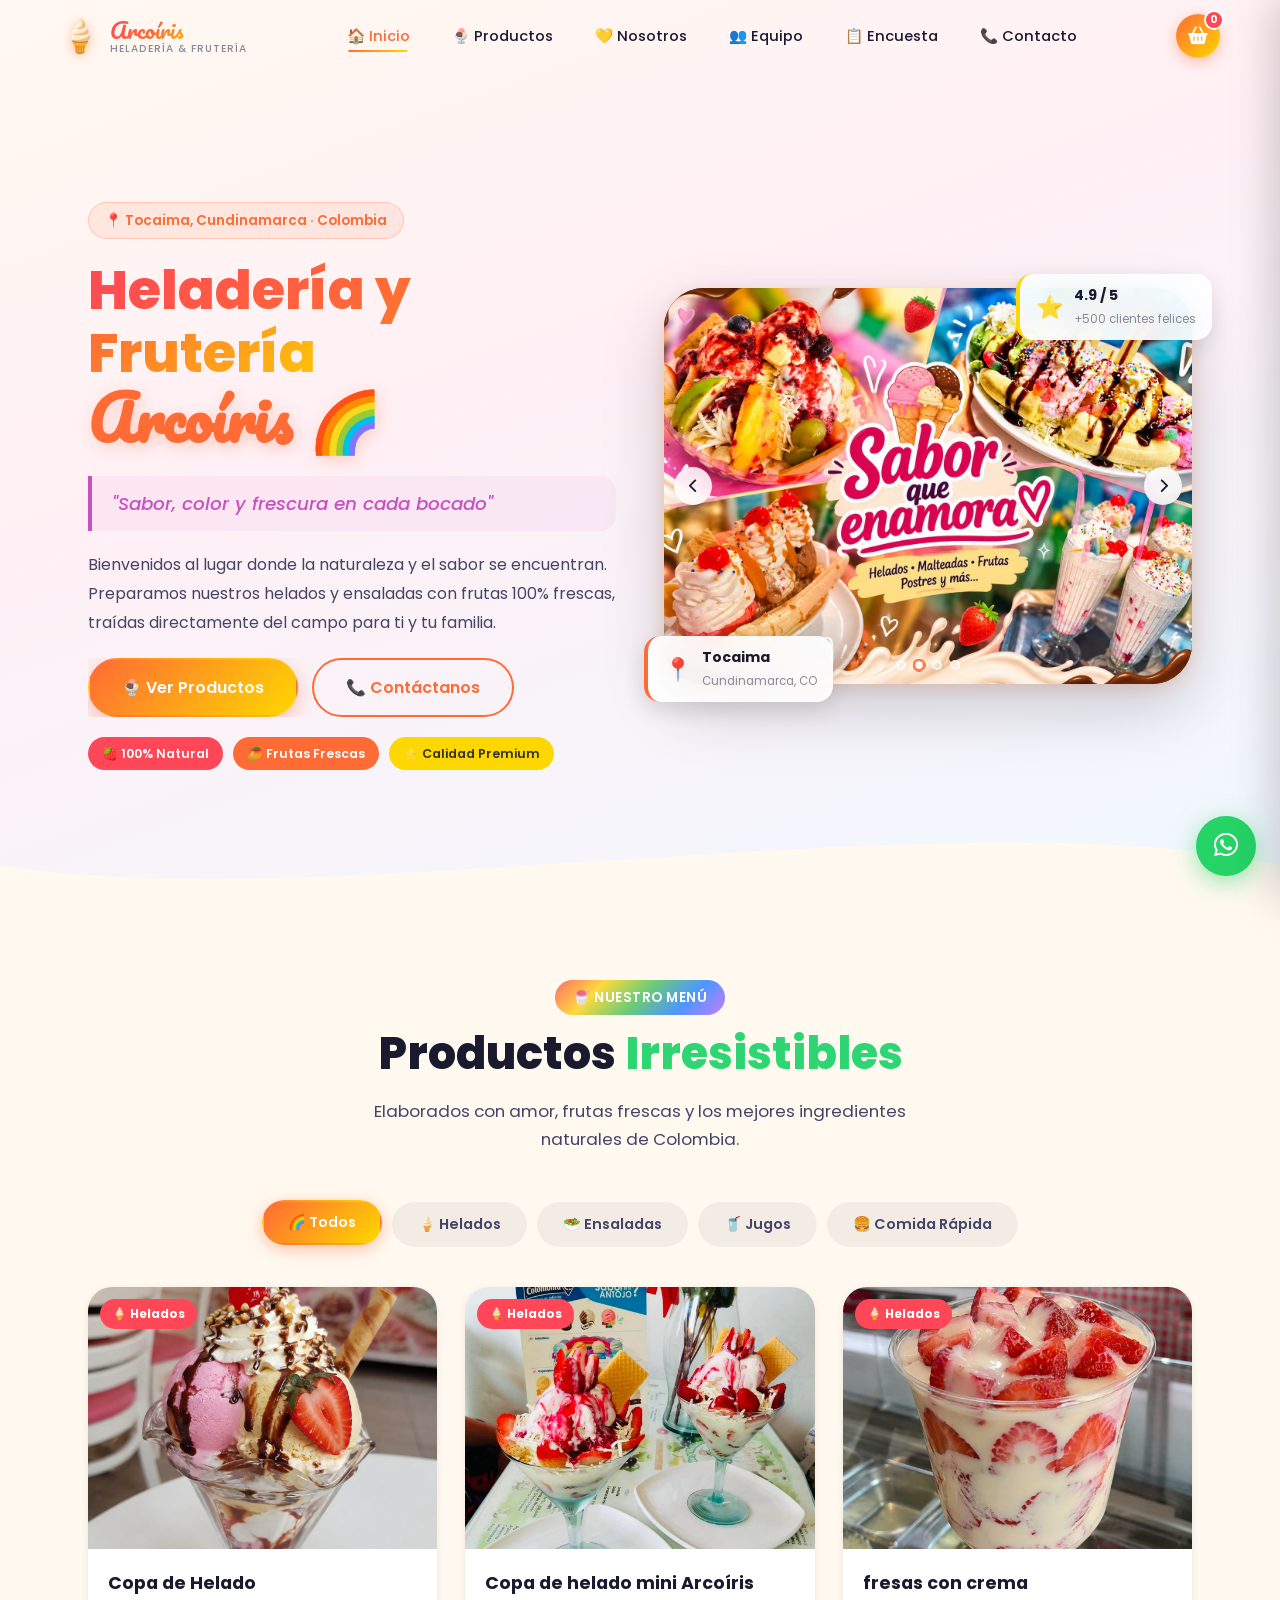
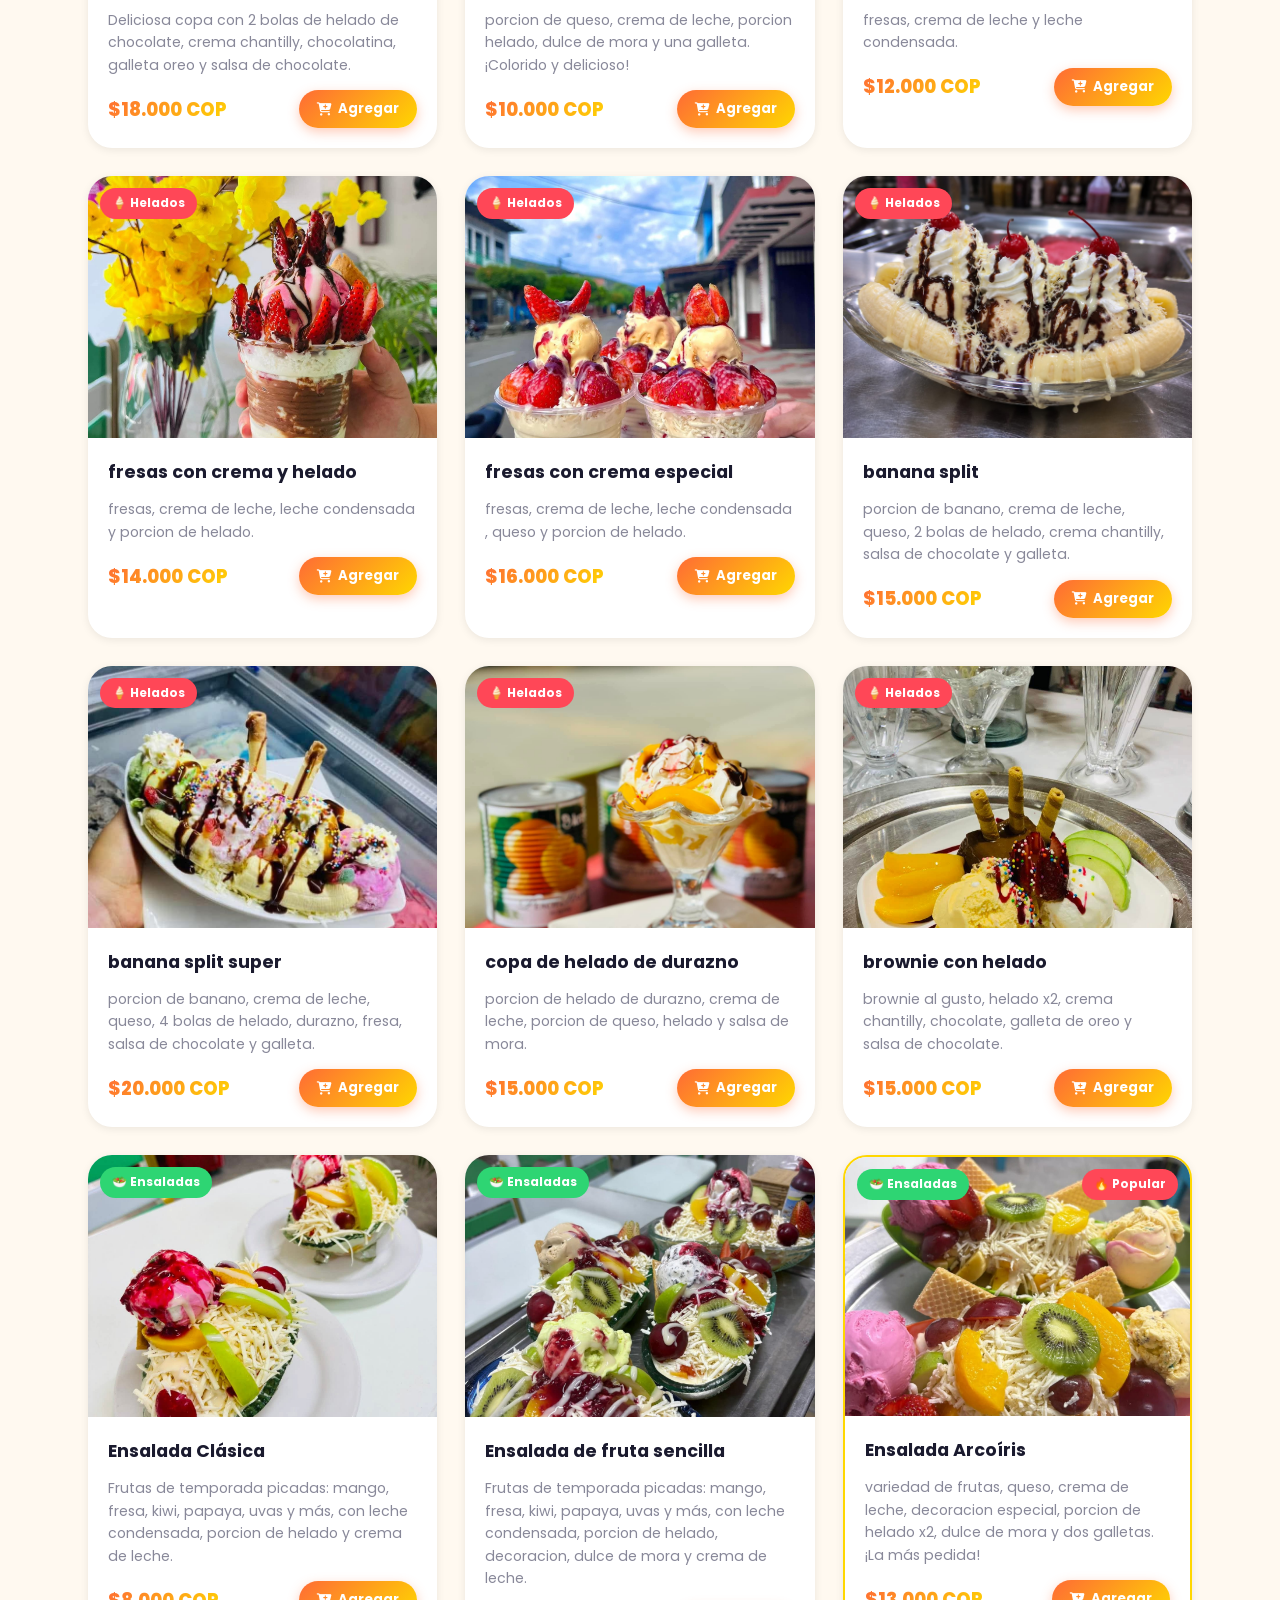
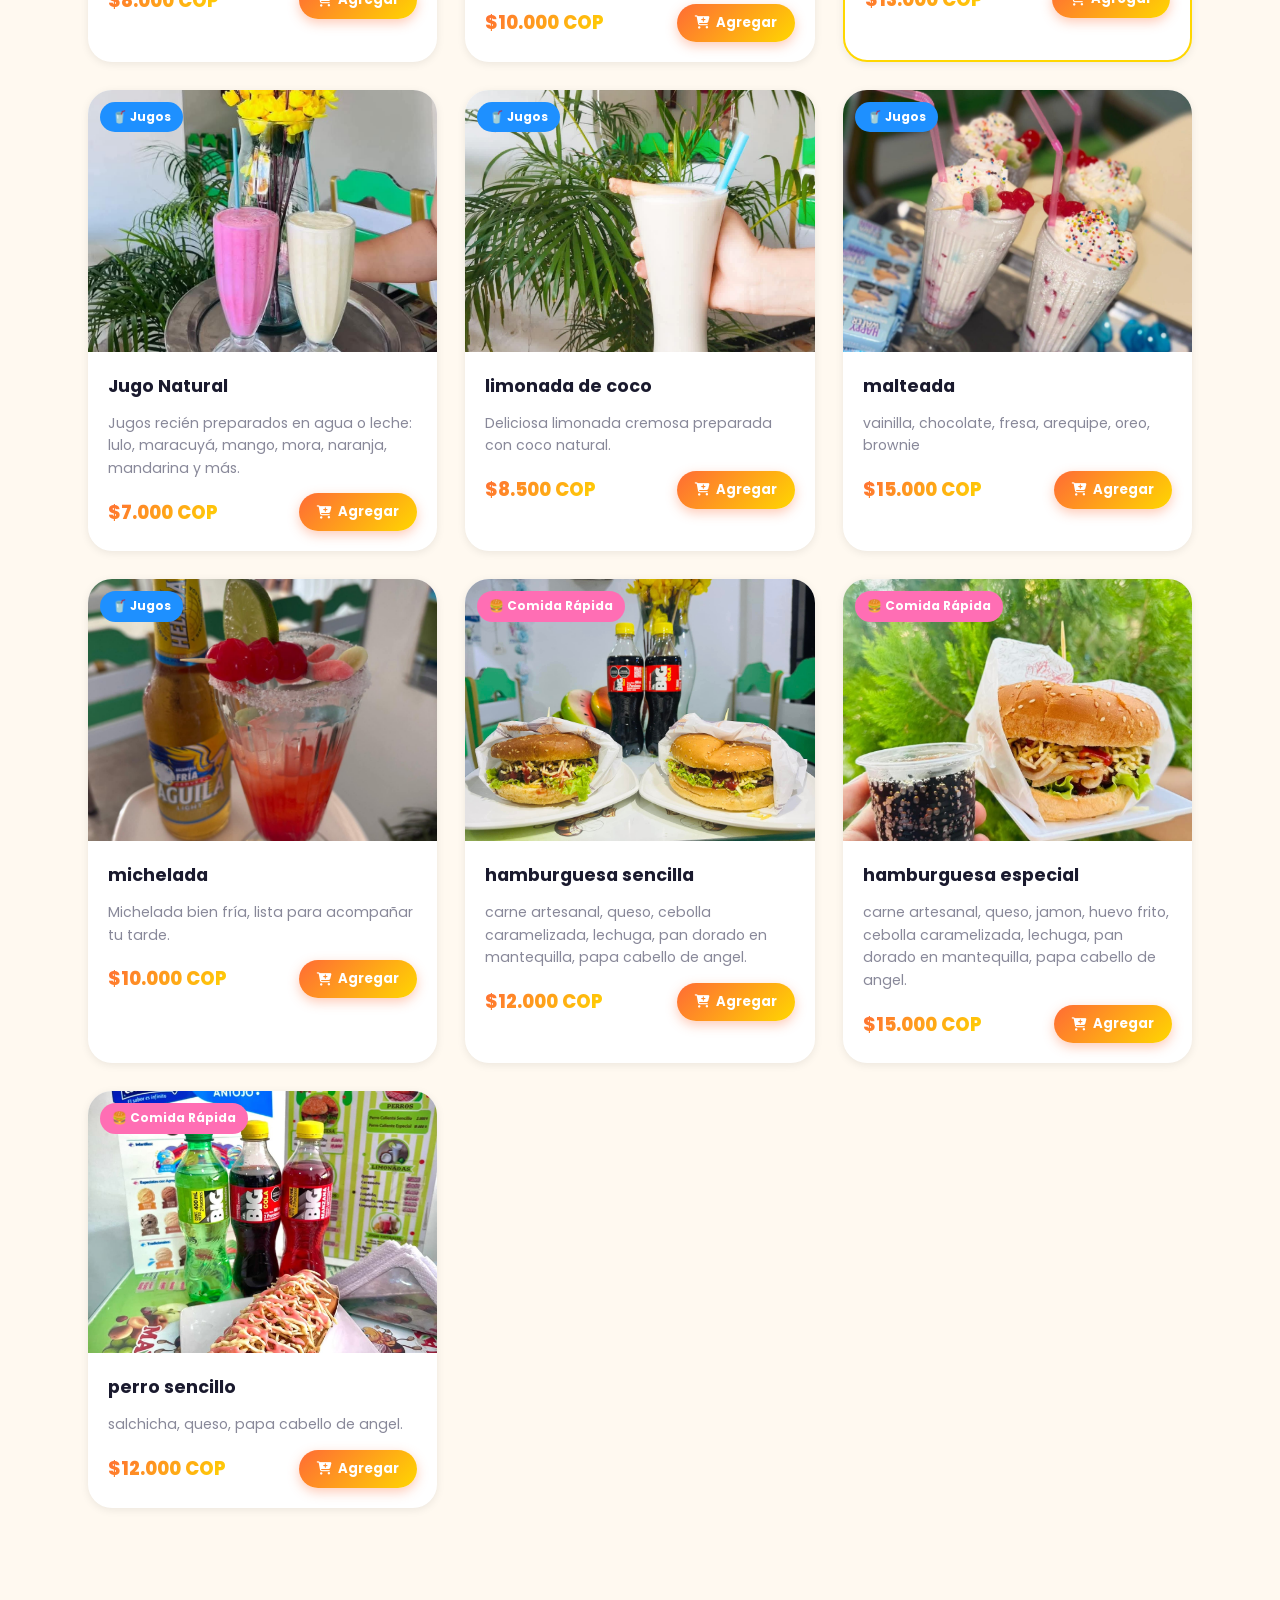
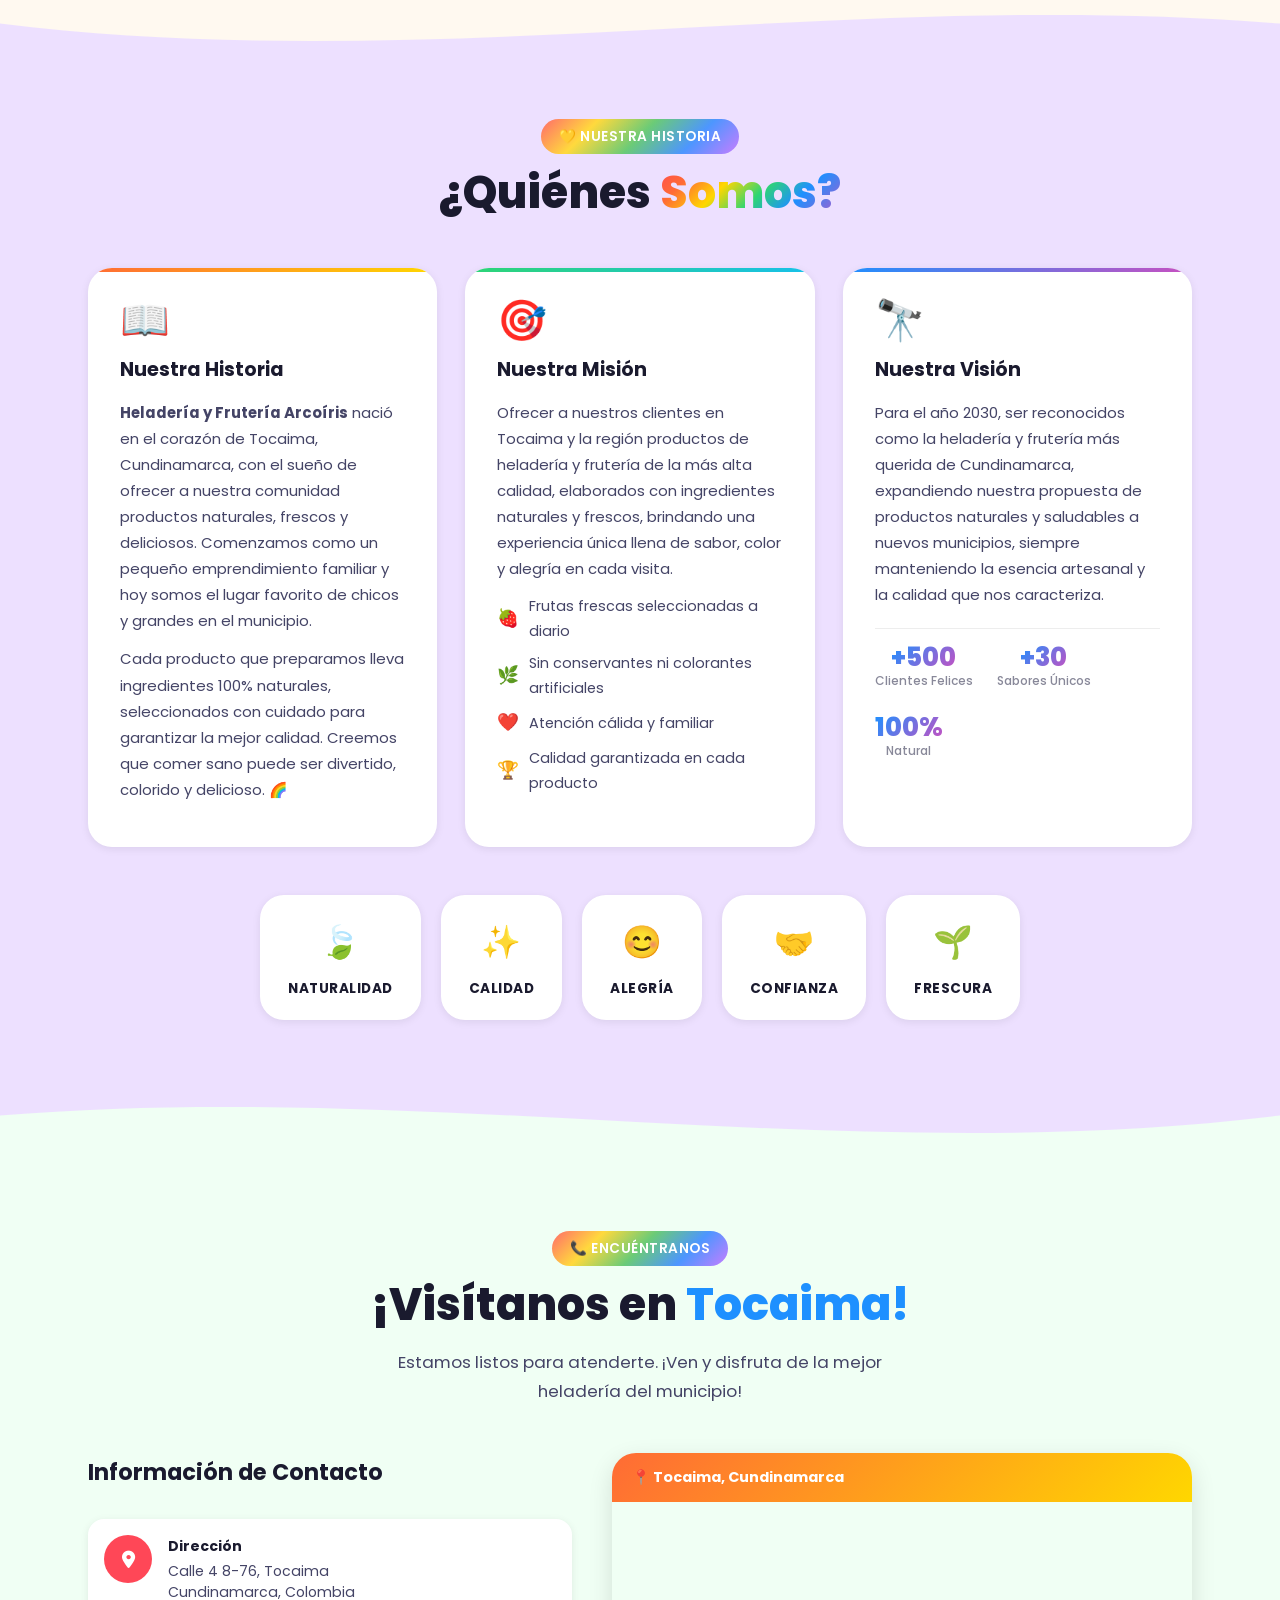
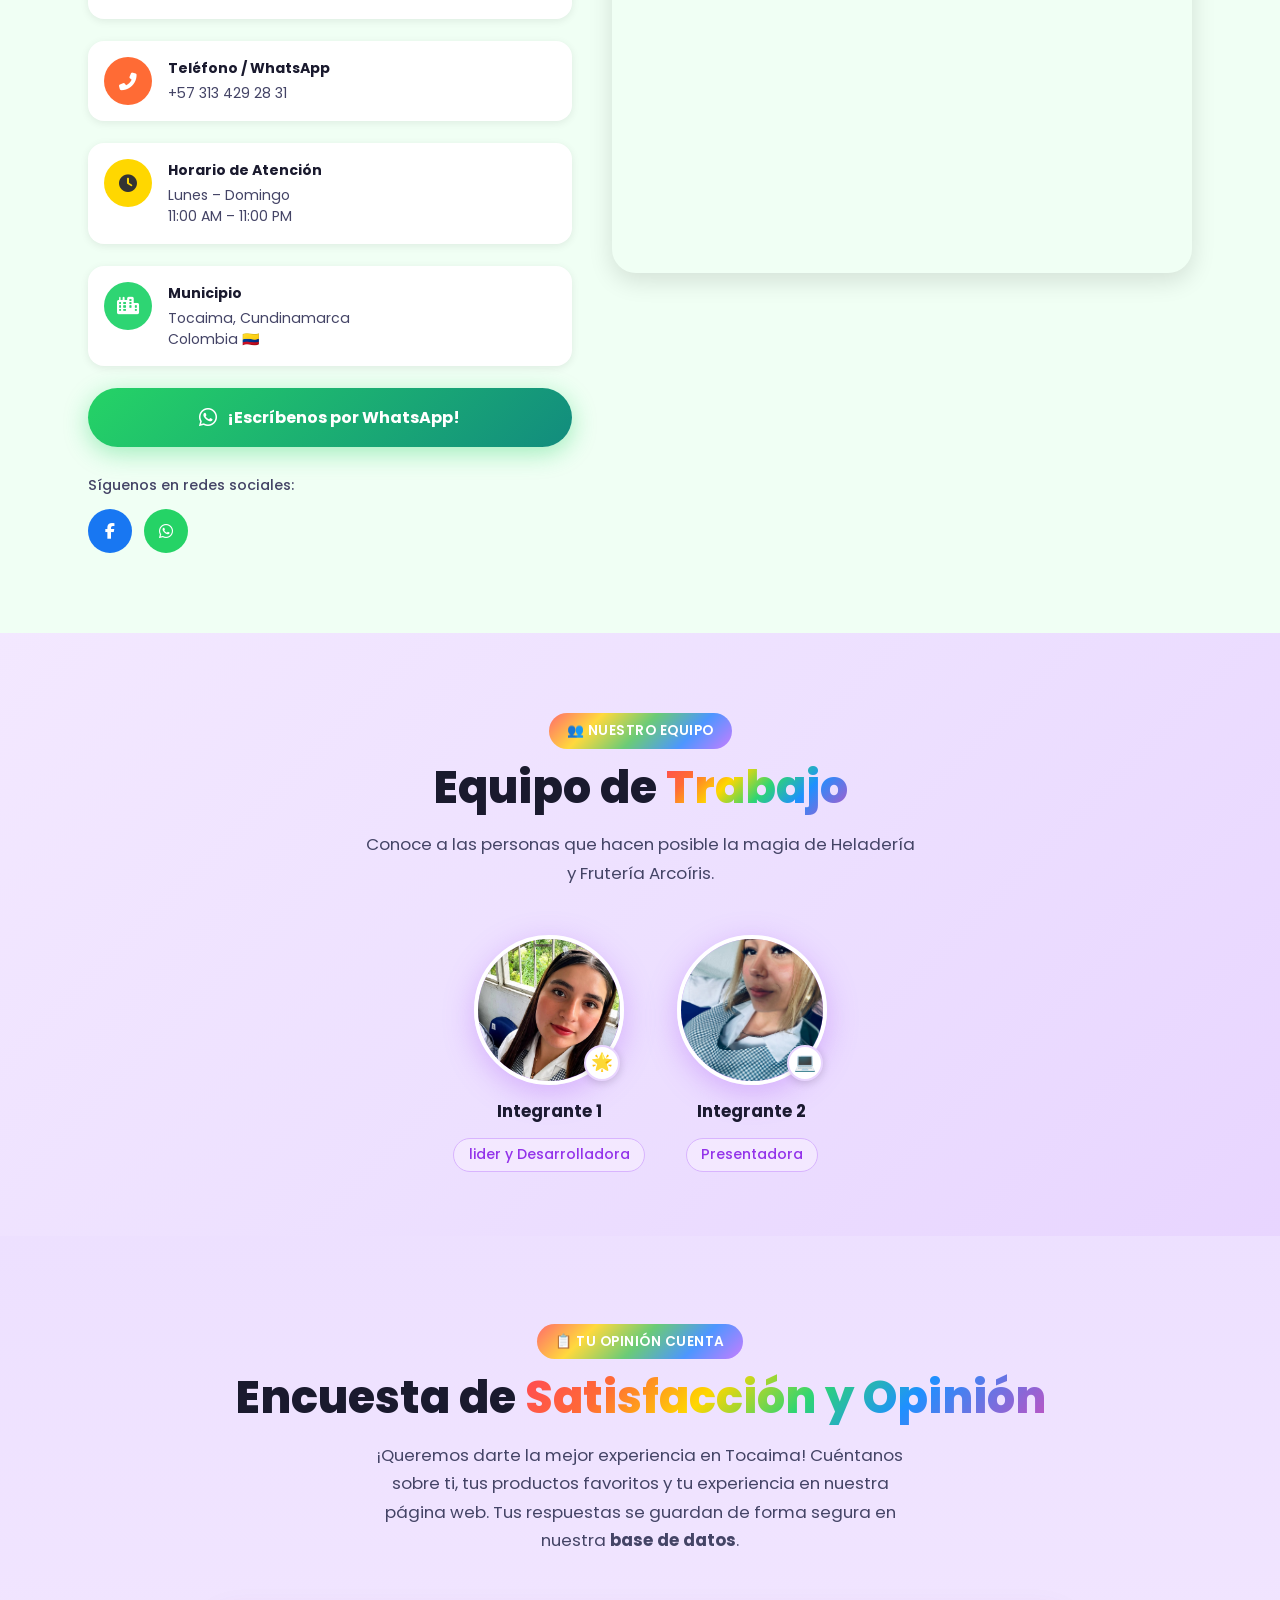
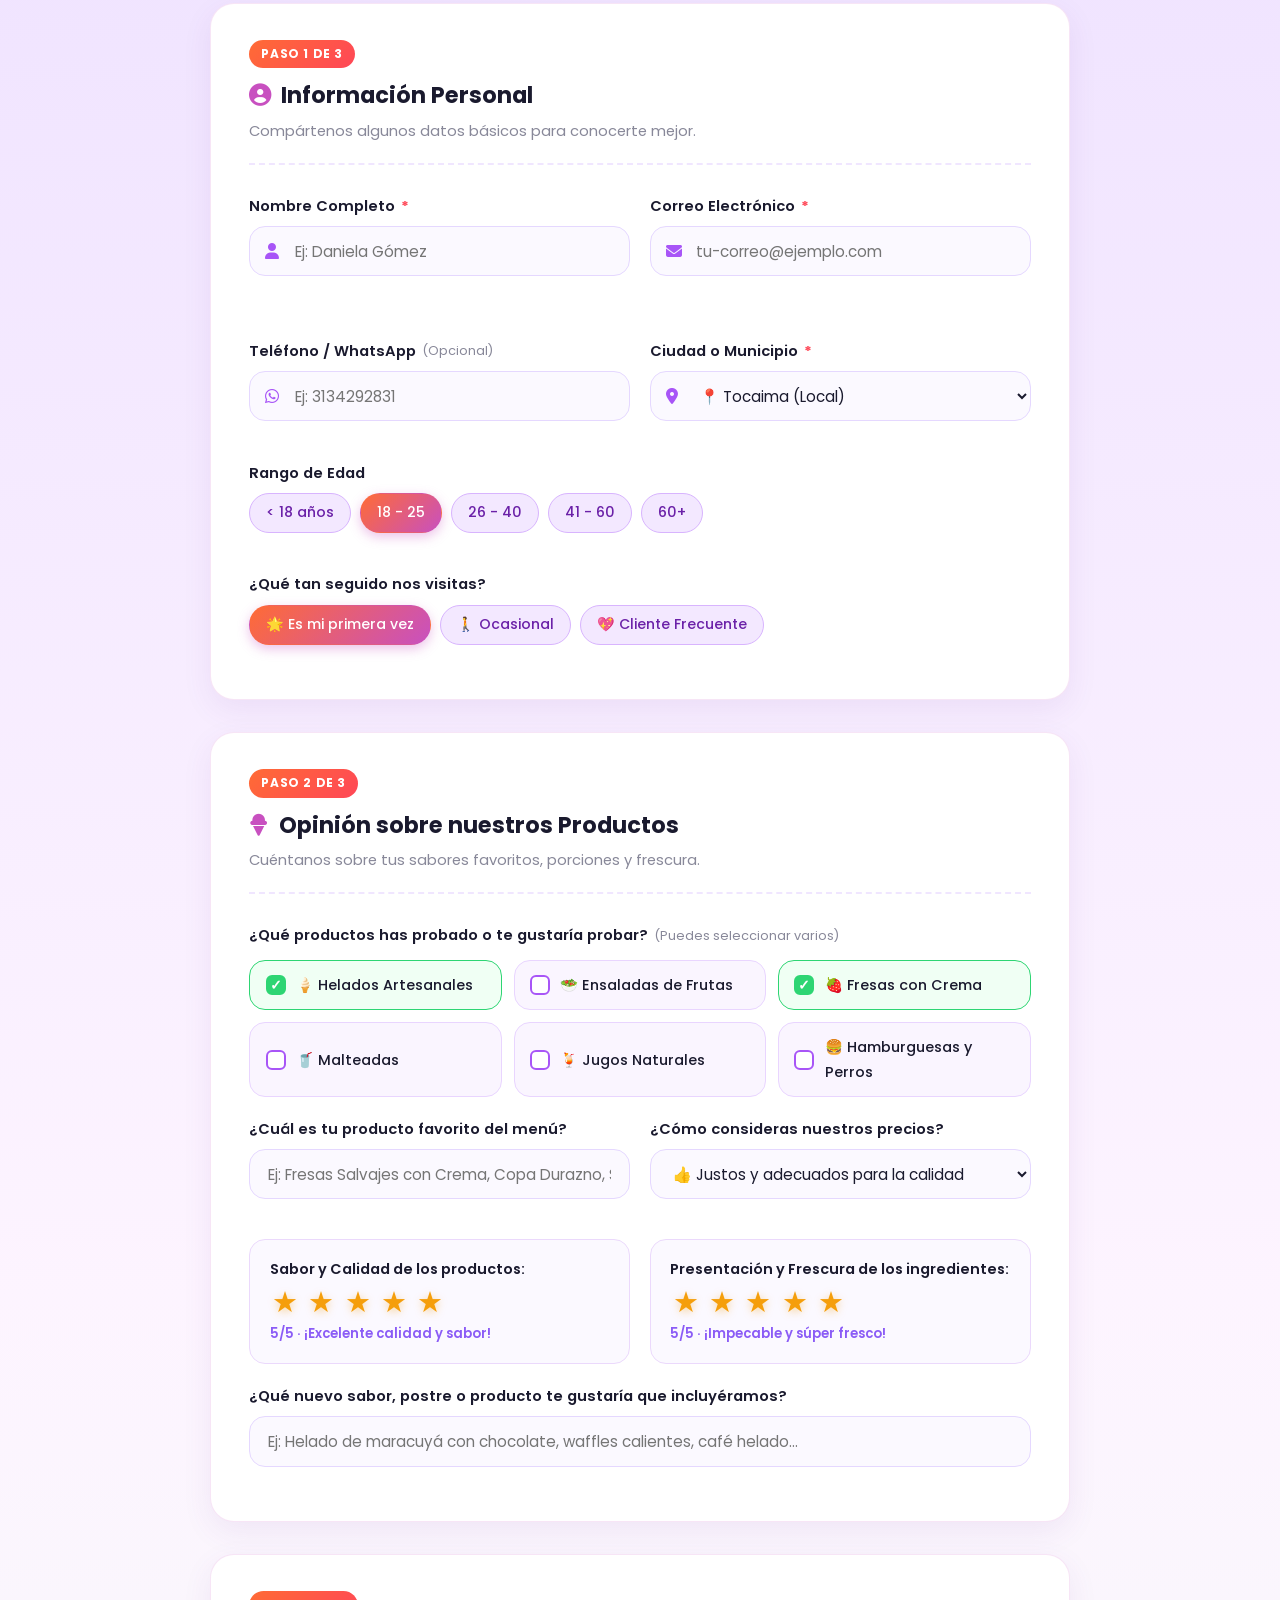
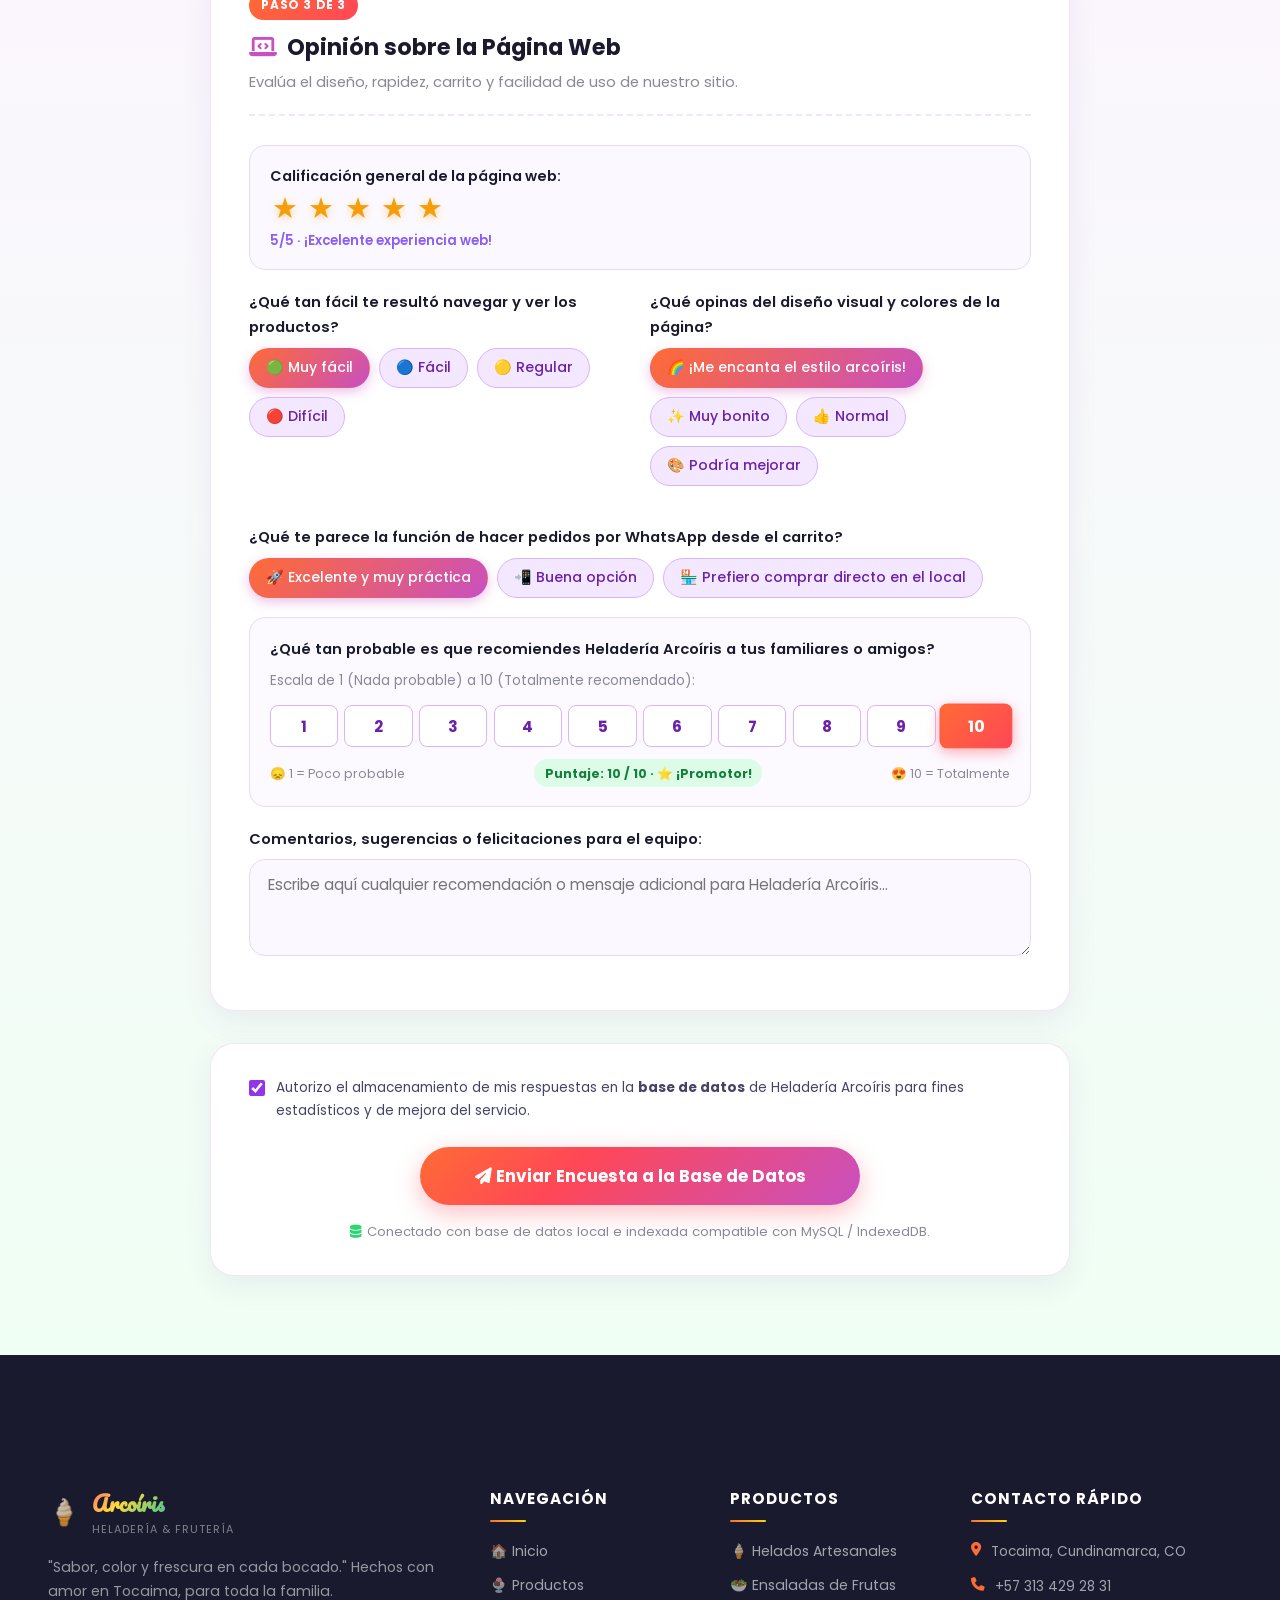
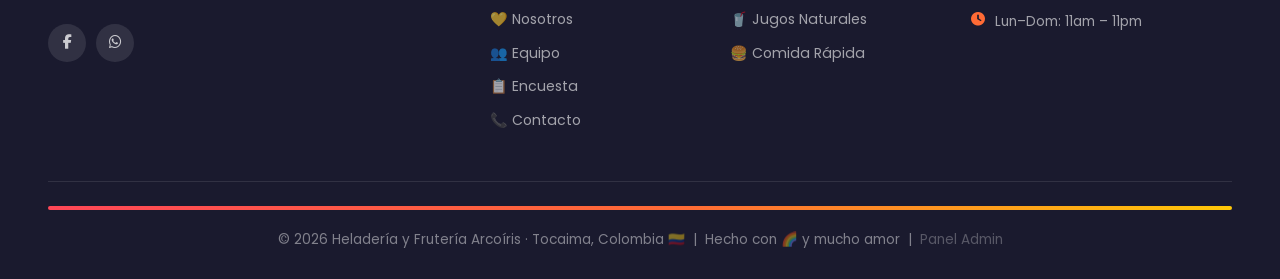
==== commit afecd6be: "feat: agregar sistema completo de encuestas con base de datos, panel admin y script SQL" ====
--- a/index.html
+++ b/index.html
@@ -56,6 +56,7 @@
         <li role="none"><a href="#productos" class="nav-link"        role="menuitem" id="nav-productos">🍨 Productos</a></li>
         <li role="none"><a href="#nosotros"  class="nav-link"        role="menuitem" id="nav-nosotros">💛 Nosotros</a></li>
         <li role="none"><a href="#equipo"    class="nav-link"        role="menuitem" id="nav-equipo">👥 Equipo</a></li>
+        <li role="none"><a href="#encuesta"  class="nav-link"        role="menuitem" id="nav-encuesta">📋 Encuesta</a></li>
         <li role="none"><a href="#contacto"  class="nav-link"        role="menuitem" id="nav-contacto">📞 Contacto</a></li>
       </ul>
 
@@ -472,6 +473,385 @@
   </section>
 
   <!-- =============================================
+       SECCIÓN ENCUESTA DE SATISFACCIÓN Y OPINIÓN (BASE DE DATOS)
+  ============================================= -->
+  <section class="survey-section" id="encuesta" aria-label="Encuesta de satisfacción y opinión">
+    <div class="container">
+      <div class="section-header">
+        <span class="section-tag">📋 Tu Opinión Cuenta</span>
+        <h2 class="section-title">Encuesta de <span class="highlight-rainbow">Satisfacción y Opinión</span></h2>
+        <p class="section-desc">
+          ¡Queremos darte la mejor experiencia en Tocaima! Cuéntanos sobre ti, tus productos favoritos y tu experiencia en nuestra página web. Tus respuestas se guardan de forma segura en nuestra <strong>base de datos</strong>.
+        </p>
+      </div>
+
+      <div class="survey-wrapper">
+        <form class="survey-form" id="surveyForm" novalidate>
+
+          <!-- PASO 1: DATOS PERSONALES -->
+          <div class="survey-card">
+            <div class="survey-card-header">
+              <span class="survey-card-badge">Paso 1 de 3</span>
+              <h3 class="survey-card-title"><i class="fas fa-user-circle"></i> Información Personal</h3>
+              <p class="survey-card-desc">Compártenos algunos datos básicos para conocerte mejor.</p>
+            </div>
+
+            <div class="survey-grid">
+              <div class="form-group">
+                <label for="surveyNombre" class="form-label">Nombre Completo <span class="required">*</span></label>
+                <div class="input-icon-wrap">
+                  <i class="fas fa-user input-icon"></i>
+                  <input type="text" id="surveyNombre" name="nombreCompleto" class="form-input" placeholder="Ej: Daniela Gómez" required />
+                </div>
+                <span class="field-error" id="err-surveyNombre"></span>
+              </div>
+
+              <div class="form-group">
+                <label for="surveyEmail" class="form-label">Correo Electrónico <span class="required">*</span></label>
+                <div class="input-icon-wrap">
+                  <i class="fas fa-envelope input-icon"></i>
+                  <input type="email" id="surveyEmail" name="correoElectronico" class="form-input" placeholder="tu-correo@ejemplo.com" required />
+                </div>
+                <span class="field-error" id="err-surveyEmail"></span>
+              </div>
+
+              <div class="form-group">
+                <label for="surveyTelefono" class="form-label">Teléfono / WhatsApp <span class="optional">(Opcional)</span></label>
+                <div class="input-icon-wrap">
+                  <i class="fab fa-whatsapp input-icon"></i>
+                  <input type="tel" id="surveyTelefono" name="telefono" class="form-input" placeholder="Ej: 3134292831" />
+                </div>
+              </div>
+
+              <div class="form-group">
+                <label for="surveyCiudad" class="form-label">Ciudad o Municipio <span class="required">*</span></label>
+                <div class="input-icon-wrap">
+                  <i class="fas fa-map-marker-alt input-icon"></i>
+                  <select id="surveyCiudad" name="ciudad" class="form-select" required>
+                    <option value="Tocaima">📍 Tocaima (Local)</option>
+                    <option value="Girardot">Girardot</option>
+                    <option value="Agua de Dios">Agua de Dios</option>
+                    <option value="Viotá">Viotá</option>
+                    <option value="Bogotá">Bogotá D.C.</option>
+                    <option value="Otra">Otra ciudad / municipio</option>
+                  </select>
+                </div>
+              </div>
+            </div>
+
+            <div class="survey-subgrid">
+              <div class="form-group">
+                <label class="form-label">Rango de Edad</label>
+                <div class="pill-options" role="radiogroup" aria-label="Rango de edad">
+                  <label class="pill-option">
+                    <input type="radio" name="rangoEdad" value="Menor de 18" />
+                    <span>&lt; 18 años</span>
+                  </label>
+                  <label class="pill-option">
+                    <input type="radio" name="rangoEdad" value="18-25" checked />
+                    <span>18 - 25</span>
+                  </label>
+                  <label class="pill-option">
+                    <input type="radio" name="rangoEdad" value="26-40" />
+                    <span>26 - 40</span>
+                  </label>
+                  <label class="pill-option">
+                    <input type="radio" name="rangoEdad" value="41-60" />
+                    <span>41 - 60</span>
+                  </label>
+                  <label class="pill-option">
+                    <input type="radio" name="rangoEdad" value="Más de 60" />
+                    <span>60+</span>
+                  </label>
+                </div>
+              </div>
+
+              <div class="form-group">
+                <label class="form-label">¿Qué tan seguido nos visitas?</label>
+                <div class="pill-options" role="radiogroup" aria-label="Tipo de cliente">
+                  <label class="pill-option">
+                    <input type="radio" name="tipoCliente" value="Primera vez" checked />
+                    <span>🌟 Es mi primera vez</span>
+                  </label>
+                  <label class="pill-option">
+                    <input type="radio" name="tipoCliente" value="Ocasional" />
+                    <span>🚶 Ocasional</span>
+                  </label>
+                  <label class="pill-option">
+                    <input type="radio" name="tipoCliente" value="Frecuente" />
+                    <span>💖 Cliente Frecuente</span>
+                  </label>
+                </div>
+              </div>
+            </div>
+          </div>
+
+          <!-- PASO 2: OPINIÓN SOBRE LOS PRODUCTOS -->
+          <div class="survey-card">
+            <div class="survey-card-header">
+              <span class="survey-card-badge">Paso 2 de 3</span>
+              <h3 class="survey-card-title"><i class="fas fa-ice-cream"></i> Opinión sobre nuestros Productos</h3>
+              <p class="survey-card-desc">Cuéntanos sobre tus sabores favoritos, porciones y frescura.</p>
+            </div>
+
+            <div class="form-group">
+              <label class="form-label">¿Qué productos has probado o te gustaría probar? <span class="optional">(Puedes seleccionar varios)</span></label>
+              <div class="checkbox-grid">
+                <label class="checkbox-card">
+                  <input type="checkbox" name="productosProbados" value="Helados artesanales" checked />
+                  <span class="checkbox-custom"></span>
+                  <span class="checkbox-text">🍦 Helados Artesanales</span>
+                </label>
+                <label class="checkbox-card">
+                  <input type="checkbox" name="productosProbados" value="Ensaladas de frutas" />
+                  <span class="checkbox-custom"></span>
+                  <span class="checkbox-text">🥗 Ensaladas de Frutas</span>
+                </label>
+                <label class="checkbox-card">
+                  <input type="checkbox" name="productosProbados" value="Fresas con crema" checked />
+                  <span class="checkbox-custom"></span>
+                  <span class="checkbox-text">🍓 Fresas con Crema</span>
+                </label>
+                <label class="checkbox-card">
+                  <input type="checkbox" name="productosProbados" value="Malteadas" />
+                  <span class="checkbox-custom"></span>
+                  <span class="checkbox-text">🥤 Malteadas</span>
+                </label>
+                <label class="checkbox-card">
+                  <input type="checkbox" name="productosProbados" value="Jugos naturales" />
+                  <span class="checkbox-custom"></span>
+                  <span class="checkbox-text">🍹 Jugos Naturales</span>
+                </label>
+                <label class="checkbox-card">
+                  <input type="checkbox" name="productosProbados" value="Comidas rápidas" />
+                  <span class="checkbox-custom"></span>
+                  <span class="checkbox-text">🍔 Hamburguesas y Perros</span>
+                </label>
+              </div>
+            </div>
+
+            <div class="survey-grid">
+              <div class="form-group">
+                <label for="surveyProductoFavorito" class="form-label">¿Cuál es tu producto favorito del menú?</label>
+                <input type="text" id="surveyProductoFavorito" name="productoFavorito" class="form-input" placeholder="Ej: Fresas Salvajes con Crema, Copa Durazno, Super Ensalada..." />
+              </div>
+
+              <div class="form-group">
+                <label class="form-label">¿Cómo consideras nuestros precios?</label>
+                <select name="percepcionPrecio" class="form-select">
+                  <option value="Justos y adecuados" selected>👍 Justos y adecuados para la calidad</option>
+                  <option value="Muy económicos">💰 Muy económicos y accesibles</option>
+                  <option value="Podrían ser más accesibles">🏷️ Podrían ser un poco más económicos</option>
+                </select>
+              </div>
+            </div>
+
+            <div class="ratings-grid">
+              <div class="rating-box">
+                <span class="rating-label">Sabor y Calidad de los productos:</span>
+                <div class="star-rating" data-target="calificacionCalidad" role="radiogroup" aria-label="Calificación de calidad">
+                  <button type="button" class="star-btn active" data-value="1" aria-label="1 estrella">★</button>
+                  <button type="button" class="star-btn active" data-value="2" aria-label="2 estrellas">★</button>
+                  <button type="button" class="star-btn active" data-value="3" aria-label="3 estrellas">★</button>
+                  <button type="button" class="star-btn active" data-value="4" aria-label="4 estrellas">★</button>
+                  <button type="button" class="star-btn active" data-value="5" aria-label="5 estrellas">★</button>
+                </div>
+                <input type="hidden" id="calificacionCalidad" name="calificacionCalidad" value="5" />
+                <span class="rating-feedback" id="feedback-calidad">5/5 · ¡Excelente calidad y sabor!</span>
+              </div>
+
+              <div class="rating-box">
+                <span class="rating-label">Presentación y Frescura de los ingredientes:</span>
+                <div class="star-rating" data-target="calificacionPresentacion" role="radiogroup" aria-label="Calificación de presentación">
+                  <button type="button" class="star-btn active" data-value="1" aria-label="1 estrella">★</button>
+                  <button type="button" class="star-btn active" data-value="2" aria-label="2 estrellas">★</button>
+                  <button type="button" class="star-btn active" data-value="3" aria-label="3 estrellas">★</button>
+                  <button type="button" class="star-btn active" data-value="4" aria-label="4 estrellas">★</button>
+                  <button type="button" class="star-btn active" data-value="5" aria-label="5 estrellas">★</button>
+                </div>
+                <input type="hidden" id="calificacionPresentacion" name="calificacionPresentacion" value="5" />
+                <span class="rating-feedback" id="feedback-presentacion">5/5 · ¡Impecable y súper fresco!</span>
+              </div>
+            </div>
+
+            <div class="form-group" style="margin-top: 1.25rem;">
+              <label for="surveySugerenciaProducto" class="form-label">¿Qué nuevo sabor, postre o producto te gustaría que incluyéramos?</label>
+              <input type="text" id="surveySugerenciaProducto" name="sugerenciaProducto" class="form-input" placeholder="Ej: Helado de maracuyá con chocolate, waffles calientes, café helado..." />
+            </div>
+          </div>
+
+          <!-- PASO 3: OPINIÓN SOBRE LA PÁGINA WEB -->
+          <div class="survey-card">
+            <div class="survey-card-header">
+              <span class="survey-card-badge">Paso 3 de 3</span>
+              <h3 class="survey-card-title"><i class="fas fa-laptop-code"></i> Opinión sobre la Página Web</h3>
+              <p class="survey-card-desc">Evalúa el diseño, rapidez, carrito y facilidad de uso de nuestro sitio.</p>
+            </div>
+
+            <div class="ratings-grid">
+              <div class="rating-box">
+                <span class="rating-label">Calificación general de la página web:</span>
+                <div class="star-rating" data-target="calificacionWeb" role="radiogroup" aria-label="Calificación general web">
+                  <button type="button" class="star-btn active" data-value="1" aria-label="1 estrella">★</button>
+                  <button type="button" class="star-btn active" data-value="2" aria-label="2 estrellas">★</button>
+                  <button type="button" class="star-btn active" data-value="3" aria-label="3 estrellas">★</button>
+                  <button type="button" class="star-btn active" data-value="4" aria-label="4 estrellas">★</button>
+                  <button type="button" class="star-btn active" data-value="5" aria-label="5 estrellas">★</button>
+                </div>
+                <input type="hidden" id="calificacionWeb" name="calificacionWeb" value="5" />
+                <span class="rating-feedback" id="feedback-web">5/5 · ¡Excelente experiencia web!</span>
+              </div>
+            </div>
+
+            <div class="survey-grid" style="margin-top: 1.25rem;">
+              <div class="form-group">
+                <label class="form-label">¿Qué tan fácil te resultó navegar y ver los productos?</label>
+                <div class="pill-options" role="radiogroup">
+                  <label class="pill-option">
+                    <input type="radio" name="facilidadNavegacion" value="Muy fácil" checked />
+                    <span>🟢 Muy fácil</span>
+                  </label>
+                  <label class="pill-option">
+                    <input type="radio" name="facilidadNavegacion" value="Fácil" />
+                    <span>🔵 Fácil</span>
+                  </label>
+                  <label class="pill-option">
+                    <input type="radio" name="facilidadNavegacion" value="Regular" />
+                    <span>🟡 Regular</span>
+                  </label>
+                  <label class="pill-option">
+                    <input type="radio" name="facilidadNavegacion" value="Difícil" />
+                    <span>🔴 Difícil</span>
+                  </label>
+                </div>
+              </div>
+
+              <div class="form-group">
+                <label class="form-label">¿Qué opinas del diseño visual y colores de la página?</label>
+                <div class="pill-options" role="radiogroup">
+                  <label class="pill-option">
+                    <input type="radio" name="percepcionDiseno" value="Me encanta el estilo arcoíris" checked />
+                    <span>🌈 ¡Me encanta el estilo arcoíris!</span>
+                  </label>
+                  <label class="pill-option">
+                    <input type="radio" name="percepcionDiseno" value="Muy bonito y agradable" />
+                    <span>✨ Muy bonito</span>
+                  </label>
+                  <label class="pill-option">
+                    <input type="radio" name="percepcionDiseno" value="Normal" />
+                    <span>👍 Normal</span>
+                  </label>
+                  <label class="pill-option">
+                    <input type="radio" name="percepcionDiseno" value="Podría mejorar" />
+                    <span>🎨 Podría mejorar</span>
+                  </label>
+                </div>
+              </div>
+            </div>
+
+            <div class="form-group">
+              <label class="form-label">¿Qué te parece la función de hacer pedidos por WhatsApp desde el carrito?</label>
+              <div class="pill-options" role="radiogroup">
+                <label class="pill-option">
+                  <input type="radio" name="utilidadWhatsapp" value="Excelente y muy práctica" checked />
+                  <span>🚀 Excelente y muy práctica</span>
+                </label>
+                <label class="pill-option">
+                  <input type="radio" name="utilidadWhatsapp" value="Buena opción" />
+                  <span>📲 Buena opción</span>
+                </label>
+                <label class="pill-option">
+                  <input type="radio" name="utilidadWhatsapp" value="Prefiero ir al local" />
+                  <span>🏪 Prefiero comprar directo en el local</span>
+                </label>
+              </div>
+            </div>
+
+            <!-- NPS 1 a 10 -->
+            <div class="form-group nps-group">
+              <label class="form-label">¿Qué tan probable es que recomiendes Heladería Arcoíris a tus familiares o amigos?</label>
+              <p class="nps-help">Escala de 1 (Nada probable) a 10 (Totalmente recomendado):</p>
+              <div class="nps-scale" id="npsScale" role="radiogroup" aria-label="Escala de recomendación del 1 al 10">
+                <button type="button" class="nps-btn" data-score="1">1</button>
+                <button type="button" class="nps-btn" data-score="2">2</button>
+                <button type="button" class="nps-btn" data-score="3">3</button>
+                <button type="button" class="nps-btn" data-score="4">4</button>
+                <button type="button" class="nps-btn" data-score="5">5</button>
+                <button type="button" class="nps-btn" data-score="6">6</button>
+                <button type="button" class="nps-btn" data-score="7">7</button>
+                <button type="button" class="nps-btn" data-score="8">8</button>
+                <button type="button" class="nps-btn" data-score="9">9</button>
+                <button type="button" class="nps-btn selected" data-score="10">10</button>
+              </div>
+              <input type="hidden" id="recomendacionNPS" name="recomendacionNPS" value="10" />
+              <div class="nps-labels">
+                <span>😞 1 = Poco probable</span>
+                <span id="npsSelectedBadge" class="nps-badge-promotor">Puntaje: 10 / 10 · ⭐ ¡Promotor!</span>
+                <span>😍 10 = Totalmente</span>
+              </div>
+            </div>
+
+            <div class="form-group" style="margin-top: 1.25rem;">
+              <label for="surveyComentarios" class="form-label">Comentarios, sugerencias o felicitaciones para el equipo:</label>
+              <textarea id="surveyComentarios" name="comentarios" class="form-textarea" rows="3" placeholder="Escribe aquí cualquier recomendación o mensaje adicional para Heladería Arcoíris..."></textarea>
+            </div>
+          </div>
+
+          <!-- ACEPTACIÓN DE POLÍTICAS Y BOTÓN SUBMIT -->
+          <div class="survey-footer-card">
+            <label class="checkbox-consent">
+              <input type="checkbox" id="surveyConsent" required checked />
+              <span>Autorizo el almacenamiento de mis respuestas en la <strong>base de datos</strong> de Heladería Arcoíris para fines estadísticos y de mejora del servicio.</span>
+            </label>
+
+            <button type="submit" class="btn-survey-submit" id="surveySubmitBtn">
+              <span class="btn-text"><i class="fas fa-paper-plane"></i> Enviar Encuesta a la Base de Datos</span>
+            </button>
+            <p class="survey-db-notice">
+              <i class="fas fa-database"></i> Conectado con base de datos local e indexada compatible con MySQL / IndexedDB.
+            </p>
+          </div>
+
+        </form>
+
+        <!-- TARJETA DE ÉXITO TRAS ENVIAR -->
+        <div class="survey-success-card" id="surveySuccessCard" style="display: none;" aria-live="polite">
+          <div class="success-icon-wrap">
+            <span class="success-icon">🎉</span>
+          </div>
+          <h3 class="success-title">¡Muchas gracias, <span id="successUserName">Amigo/a</span>!</h3>
+          <p class="success-message">
+            Tu opinión ha sido registrada exitosamente en la base de datos de <strong>Heladería y Frutería Arcoíris</strong>.
+          </p>
+          <div class="success-details-box">
+            <div class="success-detail-row">
+              <span>Código de Encuesta:</span>
+              <strong id="successUserCode" class="success-code-highlight">ENC-XXXX</strong>
+            </div>
+            <div class="success-detail-row">
+              <span>Fecha y Hora:</span>
+              <span id="successUserDate">--</span>
+            </div>
+            <div class="success-detail-row">
+              <span>Estado en Base de Datos:</span>
+              <span class="badge-db-status"><i class="fas fa-check-circle"></i> Almacenado con éxito</span>
+            </div>
+          </div>
+          <div class="success-actions">
+            <button type="button" class="btn btn-primary" id="btnSurveyNew">
+              ✏️ Llenar otra encuesta
+            </button>
+            <a href="#productos" class="btn btn-outline" id="btnSurveyToProducts">
+              🍨 Explorar Productos
+            </a>
+          </div>
+        </div>
+
+      </div><!-- /survey-wrapper -->
+    </div><!-- /container -->
+  </section>
+
+  <!-- =============================================
        PIE DE PÁGINA (FOOTER)
   ============================================= -->
   <footer class="footer" role="contentinfo">
@@ -512,6 +892,8 @@
             <li><a href="#inicio"    id="footer-nav-inicio">🏠 Inicio</a></li>
             <li><a href="#productos" id="footer-nav-productos">🍨 Productos</a></li>
             <li><a href="#nosotros"  id="footer-nav-nosotros">💛 Nosotros</a></li>
+            <li><a href="#equipo"    id="footer-nav-equipo">👥 Equipo</a></li>
+            <li><a href="#encuesta"  id="footer-nav-encuesta">📋 Encuesta</a></li>
             <li><a href="#contacto"  id="footer-nav-contacto">📞 Contacto</a></li>
           </ul>
         </div>
@@ -651,8 +1033,10 @@
     </div>
   </aside>
 
-  <!-- Scripts: products.js define el catálogo, main.js la lógica del sitio -->
+  <!-- Scripts: products.js define el catálogo, survey-db.js la base de datos, survey.js la lógica de la encuesta, main.js la lógica general -->
   <script src="js/products.js"></script>
+  <script src="js/survey-db.js"></script>
+  <script src="js/survey.js"></script>
   <script src="js/main.js"></script>
 </body>
 </html>
--- a/css/styles.css
+++ b/css/styles.css
@@ -2214,3 +2214,614 @@
     height: 120px;
   }
 }
+
+/* =============================================
+   SECCIÓN ENCUESTA DE SATISFACCIÓN Y BASE DE DATOS
+============================================= */
+.survey-section {
+  padding: 5.5rem 0 5rem;
+  background: linear-gradient(180deg, #ede0ff 0%, #fdf4ff 50%, #f0fff4 100%);
+  position: relative;
+}
+
+.survey-wrapper {
+  max-width: 860px;
+  margin: 2.5rem auto 0;
+}
+
+.survey-card {
+  background: #ffffff;
+  border-radius: var(--radius-lg);
+  padding: 2.2rem 2.4rem;
+  margin-bottom: 2rem;
+  box-shadow: 0 10px 30px rgba(100, 50, 150, 0.08);
+  border: 1px solid rgba(200, 80, 192, 0.15);
+  transition: transform var(--transition-normal), box-shadow var(--transition-normal);
+}
+
+.survey-card:hover {
+  box-shadow: 0 14px 40px rgba(100, 50, 150, 0.12);
+}
+
+.survey-card-header {
+  border-bottom: 2px dashed #f0e6ff;
+  padding-bottom: 1.2rem;
+  margin-bottom: 1.8rem;
+  position: relative;
+}
+
+.survey-card-badge {
+  display: inline-block;
+  background: linear-gradient(135deg, #FF6B35 0%, #FF4757 100%);
+  color: #fff;
+  font-size: 0.75rem;
+  font-weight: 700;
+  text-transform: uppercase;
+  letter-spacing: 0.05em;
+  padding: 0.25rem 0.75rem;
+  border-radius: var(--radius-full);
+  margin-bottom: 0.5rem;
+}
+
+.survey-card-title {
+  font-family: var(--font-body);
+  font-size: 1.4rem;
+  font-weight: 700;
+  color: var(--text-dark);
+  display: flex;
+  align-items: center;
+  gap: 0.6rem;
+  margin: 0 0 0.25rem;
+}
+
+.survey-card-title i {
+  color: var(--color-purple);
+}
+
+.survey-card-desc {
+  font-size: 0.92rem;
+  color: var(--text-light);
+  margin: 0;
+}
+
+/* Formularios y campos */
+.survey-grid {
+  display: grid;
+  grid-template-columns: repeat(auto-fit, minmax(260px, 1fr));
+  gap: 1.25rem;
+  margin-bottom: 1.25rem;
+}
+
+.survey-subgrid {
+  display: grid;
+  grid-template-columns: 1fr;
+  gap: 1.25rem;
+  margin-top: 1rem;
+}
+
+.form-group {
+  margin-bottom: 1.2rem;
+  display: flex;
+  flex-direction: column;
+}
+
+.form-label {
+  font-size: 0.92rem;
+  font-weight: 600;
+  color: var(--text-dark);
+  margin-bottom: 0.45rem;
+  display: flex;
+  align-items: center;
+  gap: 0.35rem;
+}
+
+.form-label .required {
+  color: var(--color-red);
+  font-weight: 700;
+}
+
+.form-label .optional {
+  font-size: 0.8rem;
+  font-weight: 400;
+  color: var(--text-light);
+}
+
+.input-icon-wrap {
+  position: relative;
+  display: flex;
+  align-items: center;
+}
+
+.input-icon {
+  position: absolute;
+  left: 1rem;
+  color: #a855f7;
+  font-size: 1rem;
+  pointer-events: none;
+}
+
+.input-icon-wrap .form-input,
+.input-icon-wrap .form-select {
+  padding-left: 2.8rem;
+}
+
+.form-input,
+.form-select,
+.form-textarea {
+  width: 100%;
+  padding: 0.8rem 1.1rem;
+  font-family: var(--font-body);
+  font-size: 0.95rem;
+  color: var(--text-dark);
+  background: #fbf9ff;
+  border: 1.5px solid #e5d8ff;
+  border-radius: var(--radius-md);
+  transition: all var(--transition-fast);
+  outline: none;
+}
+
+.form-input:focus,
+.form-select:focus,
+.form-textarea:focus {
+  background: #ffffff;
+  border-color: #9333ea;
+  box-shadow: 0 0 0 4px rgba(147, 51, 234, 0.15);
+}
+
+.form-input.input-invalid {
+  border-color: var(--color-red);
+  background: #fff5f5;
+}
+
+.field-error {
+  font-size: 0.8rem;
+  color: var(--color-red);
+  margin-top: 0.35rem;
+  min-height: 1.1rem;
+}
+
+.form-textarea {
+  resize: vertical;
+  min-height: 85px;
+}
+
+/* Opciones tipo píldora (Pill Options) */
+.pill-options {
+  display: flex;
+  flex-wrap: wrap;
+  gap: 0.55rem;
+}
+
+.pill-option {
+  position: relative;
+  cursor: pointer;
+  user-select: none;
+}
+
+.pill-option input[type="radio"] {
+  position: absolute;
+  opacity: 0;
+  pointer-events: none;
+}
+
+.pill-option span {
+  display: inline-block;
+  padding: 0.45rem 1rem;
+  font-size: 0.88rem;
+  font-weight: 500;
+  background: #f3e8ff;
+  color: #6b21a8;
+  border: 1.5px solid #d8b4fe;
+  border-radius: var(--radius-full);
+  transition: all var(--transition-fast);
+}
+
+.pill-option:hover span {
+  background: #e9d5ff;
+  border-color: #c084fc;
+}
+
+.pill-option input[type="radio"]:checked + span {
+  background: linear-gradient(135deg, #FF6B35 0%, #C850C0 100%);
+  color: #ffffff;
+  border-color: transparent;
+  box-shadow: 0 4px 12px rgba(200, 80, 192, 0.35);
+}
+
+/* Grilla de checkboxes para productos */
+.checkbox-grid {
+  display: grid;
+  grid-template-columns: repeat(auto-fit, minmax(200px, 1fr));
+  gap: 0.75rem;
+  margin-top: 0.3rem;
+}
+
+.checkbox-card {
+  display: flex;
+  align-items: center;
+  gap: 0.65rem;
+  padding: 0.75rem 0.95rem;
+  background: #faf5ff;
+  border: 1.5px solid #e9d5ff;
+  border-radius: var(--radius-md);
+  cursor: pointer;
+  user-select: none;
+  transition: all var(--transition-fast);
+}
+
+.checkbox-card:hover {
+  background: #f3e8ff;
+  border-color: #d8b4fe;
+}
+
+.checkbox-card input[type="checkbox"] {
+  position: absolute;
+  opacity: 0;
+  pointer-events: none;
+}
+
+.checkbox-custom {
+  width: 20px;
+  height: 20px;
+  border: 2px solid #a855f7;
+  border-radius: 6px;
+  display: flex;
+  align-items: center;
+  justify-content: center;
+  background: #ffffff;
+  transition: all var(--transition-fast);
+  flex-shrink: 0;
+}
+
+.checkbox-card input[type="checkbox"]:checked ~ .checkbox-custom {
+  background: #2ED573;
+  border-color: #2ED573;
+}
+
+.checkbox-card input[type="checkbox"]:checked ~ .checkbox-custom::after {
+  content: '✓';
+  color: #ffffff;
+  font-size: 0.85rem;
+  font-weight: 800;
+}
+
+.checkbox-card input[type="checkbox"]:checked {
+  background: #ffffff;
+}
+
+.checkbox-card:has(input[type="checkbox"]:checked) {
+  border-color: #2ED573;
+  background: #f0fff4;
+}
+
+.checkbox-text {
+  font-size: 0.9rem;
+  font-weight: 500;
+  color: var(--text-dark);
+}
+
+/* Calificación con estrellas */
+.ratings-grid {
+  display: grid;
+  grid-template-columns: repeat(auto-fit, minmax(280px, 1fr));
+  gap: 1.25rem;
+  margin-top: 1rem;
+}
+
+.rating-box {
+  background: #fbf9ff;
+  border: 1px solid #ebd9fc;
+  border-radius: var(--radius-md);
+  padding: 1.1rem 1.2rem;
+  display: flex;
+  flex-direction: column;
+  gap: 0.4rem;
+}
+
+.rating-label {
+  font-size: 0.9rem;
+  font-weight: 600;
+  color: var(--text-dark);
+}
+
+.star-rating {
+  display: inline-flex;
+  gap: 0.35rem;
+  font-size: 1.7rem;
+}
+
+.star-btn {
+  background: none;
+  border: none;
+  color: #d1d5db;
+  cursor: pointer;
+  padding: 0 0.15rem;
+  font-size: 1.8rem;
+  line-height: 1;
+  transition: transform 0.15s ease, color 0.15s ease;
+}
+
+.star-btn:hover {
+  transform: scale(1.25);
+}
+
+.star-btn.active,
+.star-btn.hovered {
+  color: #f59e0b;
+  text-shadow: 0 2px 8px rgba(245, 158, 11, 0.4);
+}
+
+.rating-feedback {
+  font-size: 0.82rem;
+  font-weight: 600;
+  color: #8b5cf6;
+}
+
+/* Escala NPS 1 a 10 */
+.nps-group {
+  background: #fcfaff;
+  border: 1px solid #ebd9fc;
+  border-radius: var(--radius-md);
+  padding: 1.2rem;
+  margin-top: 1.2rem;
+}
+
+.nps-help {
+  font-size: 0.85rem;
+  color: var(--text-light);
+  margin-bottom: 0.8rem;
+}
+
+.nps-scale {
+  display: flex;
+  flex-wrap: wrap;
+  gap: 0.4rem;
+  justify-content: space-between;
+  margin-bottom: 0.75rem;
+}
+
+.nps-btn {
+  flex: 1 1 32px;
+  min-width: 34px;
+  height: 42px;
+  background: #ffffff;
+  border: 1.5px solid #d8b4fe;
+  border-radius: var(--radius-sm);
+  font-family: var(--font-body);
+  font-size: 0.95rem;
+  font-weight: 700;
+  color: #6b21a8;
+  cursor: pointer;
+  transition: all var(--transition-fast);
+}
+
+.nps-btn:hover {
+  background: #f3e8ff;
+  border-color: #9333ea;
+  transform: translateY(-2px);
+}
+
+.nps-btn.selected {
+  background: linear-gradient(135deg, #FF6B35 0%, #FF4757 100%);
+  color: #ffffff;
+  border-color: transparent;
+  box-shadow: 0 4px 12px rgba(255, 71, 87, 0.4);
+  transform: scale(1.08);
+}
+
+.nps-labels {
+  display: flex;
+  justify-content: space-between;
+  align-items: center;
+  flex-wrap: wrap;
+  gap: 0.5rem;
+  font-size: 0.78rem;
+  color: var(--text-light);
+}
+
+.nps-badge-promotor {
+  color: #15803d;
+  font-weight: 700;
+  background: #dcfce7;
+  padding: 0.2rem 0.65rem;
+  border-radius: var(--radius-full);
+}
+
+.nps-badge-pasivo {
+  color: #854d0e;
+  font-weight: 700;
+  background: #fef9c3;
+  padding: 0.2rem 0.65rem;
+  border-radius: var(--radius-full);
+}
+
+.nps-badge-detractor {
+  color: #b91c1c;
+  font-weight: 700;
+  background: #fee2e2;
+  padding: 0.2rem 0.65rem;
+  border-radius: var(--radius-full);
+}
+
+/* Tarjeta Footer del Formulario */
+.survey-footer-card {
+  background: #ffffff;
+  border-radius: var(--radius-lg);
+  padding: 2rem 2.4rem;
+  box-shadow: 0 10px 30px rgba(100, 50, 150, 0.08);
+  border: 1px solid rgba(200, 80, 192, 0.15);
+  text-align: center;
+}
+
+.checkbox-consent {
+  display: flex;
+  align-items: flex-start;
+  gap: 0.65rem;
+  text-align: left;
+  font-size: 0.85rem;
+  color: var(--text-mid);
+  margin-bottom: 1.5rem;
+  cursor: pointer;
+}
+
+.checkbox-consent input {
+  margin-top: 0.25rem;
+  accent-color: #9333ea;
+  width: 16px;
+  height: 16px;
+  flex-shrink: 0;
+}
+
+.btn-survey-submit {
+  width: 100%;
+  max-width: 440px;
+  margin: 0 auto;
+  display: inline-flex;
+  align-items: center;
+  justify-content: center;
+  gap: 0.65rem;
+  background: linear-gradient(135deg, #FF6B35 0%, #FF4757 35%, #C850C0 100%);
+  color: #ffffff;
+  font-family: var(--font-body);
+  font-size: 1.05rem;
+  font-weight: 700;
+  padding: 1rem 2rem;
+  border: none;
+  border-radius: var(--radius-full);
+  cursor: pointer;
+  box-shadow: 0 8px 25px rgba(255, 71, 87, 0.35);
+  transition: all var(--transition-normal);
+}
+
+.btn-survey-submit:hover:not(:disabled) {
+  transform: translateY(-3px);
+  box-shadow: 0 12px 32px rgba(255, 71, 87, 0.5);
+  filter: brightness(1.06);
+}
+
+.btn-survey-submit:disabled {
+  opacity: 0.7;
+  cursor: not-allowed;
+}
+
+.survey-db-notice {
+  font-size: 0.82rem;
+  color: var(--text-light);
+  margin-top: 1rem;
+  display: flex;
+  align-items: center;
+  justify-content: center;
+  gap: 0.4rem;
+}
+
+.survey-db-notice i {
+  color: #2ED573;
+}
+
+/* Tarjeta de Éxito */
+.survey-success-card {
+  background: #ffffff;
+  border-radius: var(--radius-lg);
+  padding: 3rem 2rem;
+  text-align: center;
+  box-shadow: 0 15px 45px rgba(100, 50, 150, 0.12);
+  border: 2px solid #2ED573;
+  max-width: 650px;
+  margin: 0 auto;
+  animation: fadeInPop 0.4s ease-out;
+}
+
+@keyframes fadeInPop {
+  0% { opacity: 0; transform: scale(0.95) translateY(10px); }
+  100% { opacity: 1; transform: scale(1) translateY(0); }
+}
+
+.success-icon-wrap {
+  width: 80px;
+  height: 80px;
+  background: #dcfce7;
+  border-radius: 50%;
+  display: flex;
+  align-items: center;
+  justify-content: center;
+  margin: 0 auto 1.2rem;
+  font-size: 2.5rem;
+}
+
+.success-title {
+  font-family: var(--font-body);
+  font-size: 1.6rem;
+  font-weight: 700;
+  color: var(--text-dark);
+  margin-bottom: 0.5rem;
+}
+
+.success-message {
+  font-size: 1rem;
+  color: var(--text-mid);
+  margin-bottom: 1.5rem;
+}
+
+.success-details-box {
+  background: #f8fafc;
+  border: 1px solid #e2e8f0;
+  border-radius: var(--radius-md);
+  padding: 1.2rem;
+  max-width: 440px;
+  margin: 0 auto 1.8rem;
+  display: flex;
+  flex-direction: column;
+  gap: 0.6rem;
+  text-align: left;
+}
+
+.success-detail-row {
+  display: flex;
+  justify-content: space-between;
+  align-items: center;
+  font-size: 0.88rem;
+}
+
+.success-code-highlight {
+  color: #9333ea;
+  font-family: monospace;
+  font-size: 1rem;
+  background: #f3e8ff;
+  padding: 0.2rem 0.5rem;
+  border-radius: 4px;
+}
+
+.badge-db-status {
+  background: #dcfce7;
+  color: #15803d;
+  font-size: 0.78rem;
+  font-weight: 700;
+  padding: 0.2rem 0.6rem;
+  border-radius: var(--radius-full);
+  display: inline-flex;
+  align-items: center;
+  gap: 0.3rem;
+}
+
+.success-actions {
+  display: flex;
+  justify-content: center;
+  gap: 1rem;
+  flex-wrap: wrap;
+}
+
+@media (max-width: 640px) {
+  .survey-card {
+    padding: 1.5rem 1.25rem;
+  }
+  .survey-footer-card {
+    padding: 1.5rem 1.25rem;
+  }
+  .survey-card-title {
+    font-size: 1.2rem;
+  }
+  .nps-btn {
+    height: 38px;
+    font-size: 0.85rem;
+  }
+}
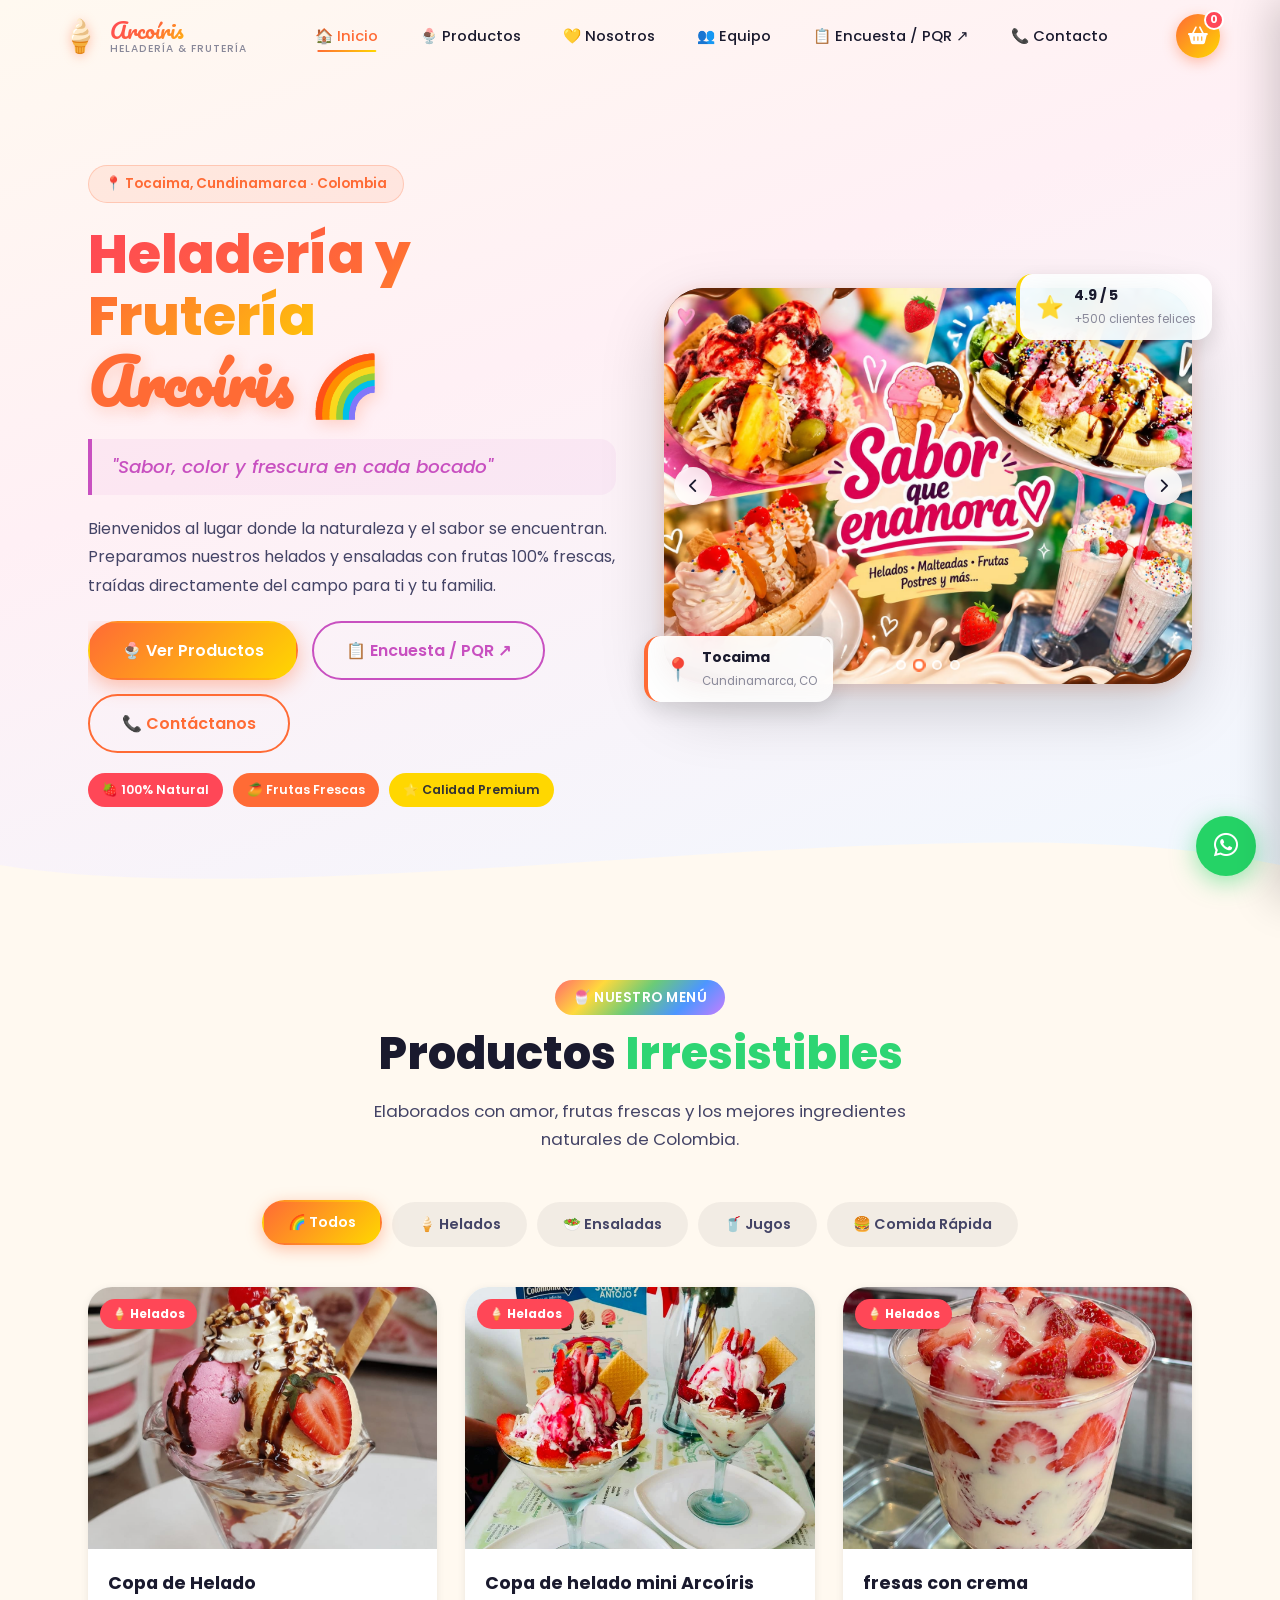
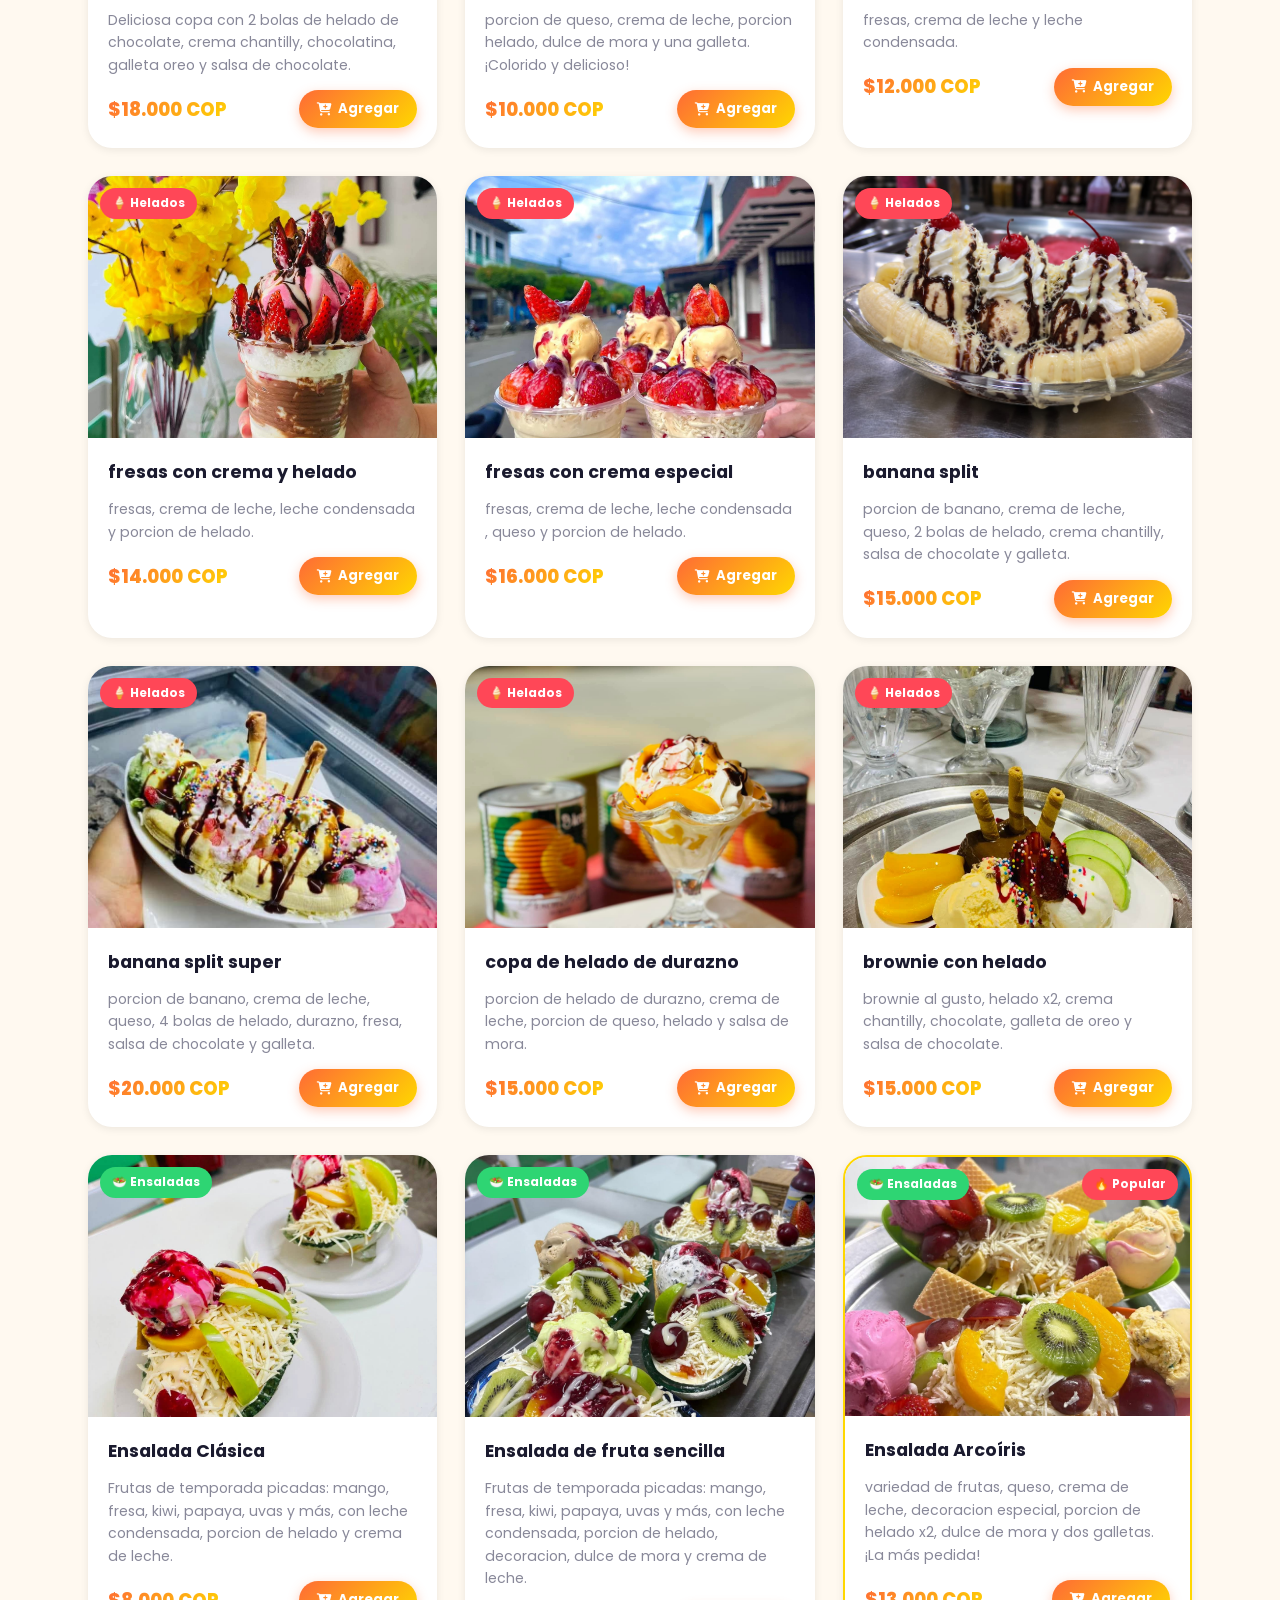
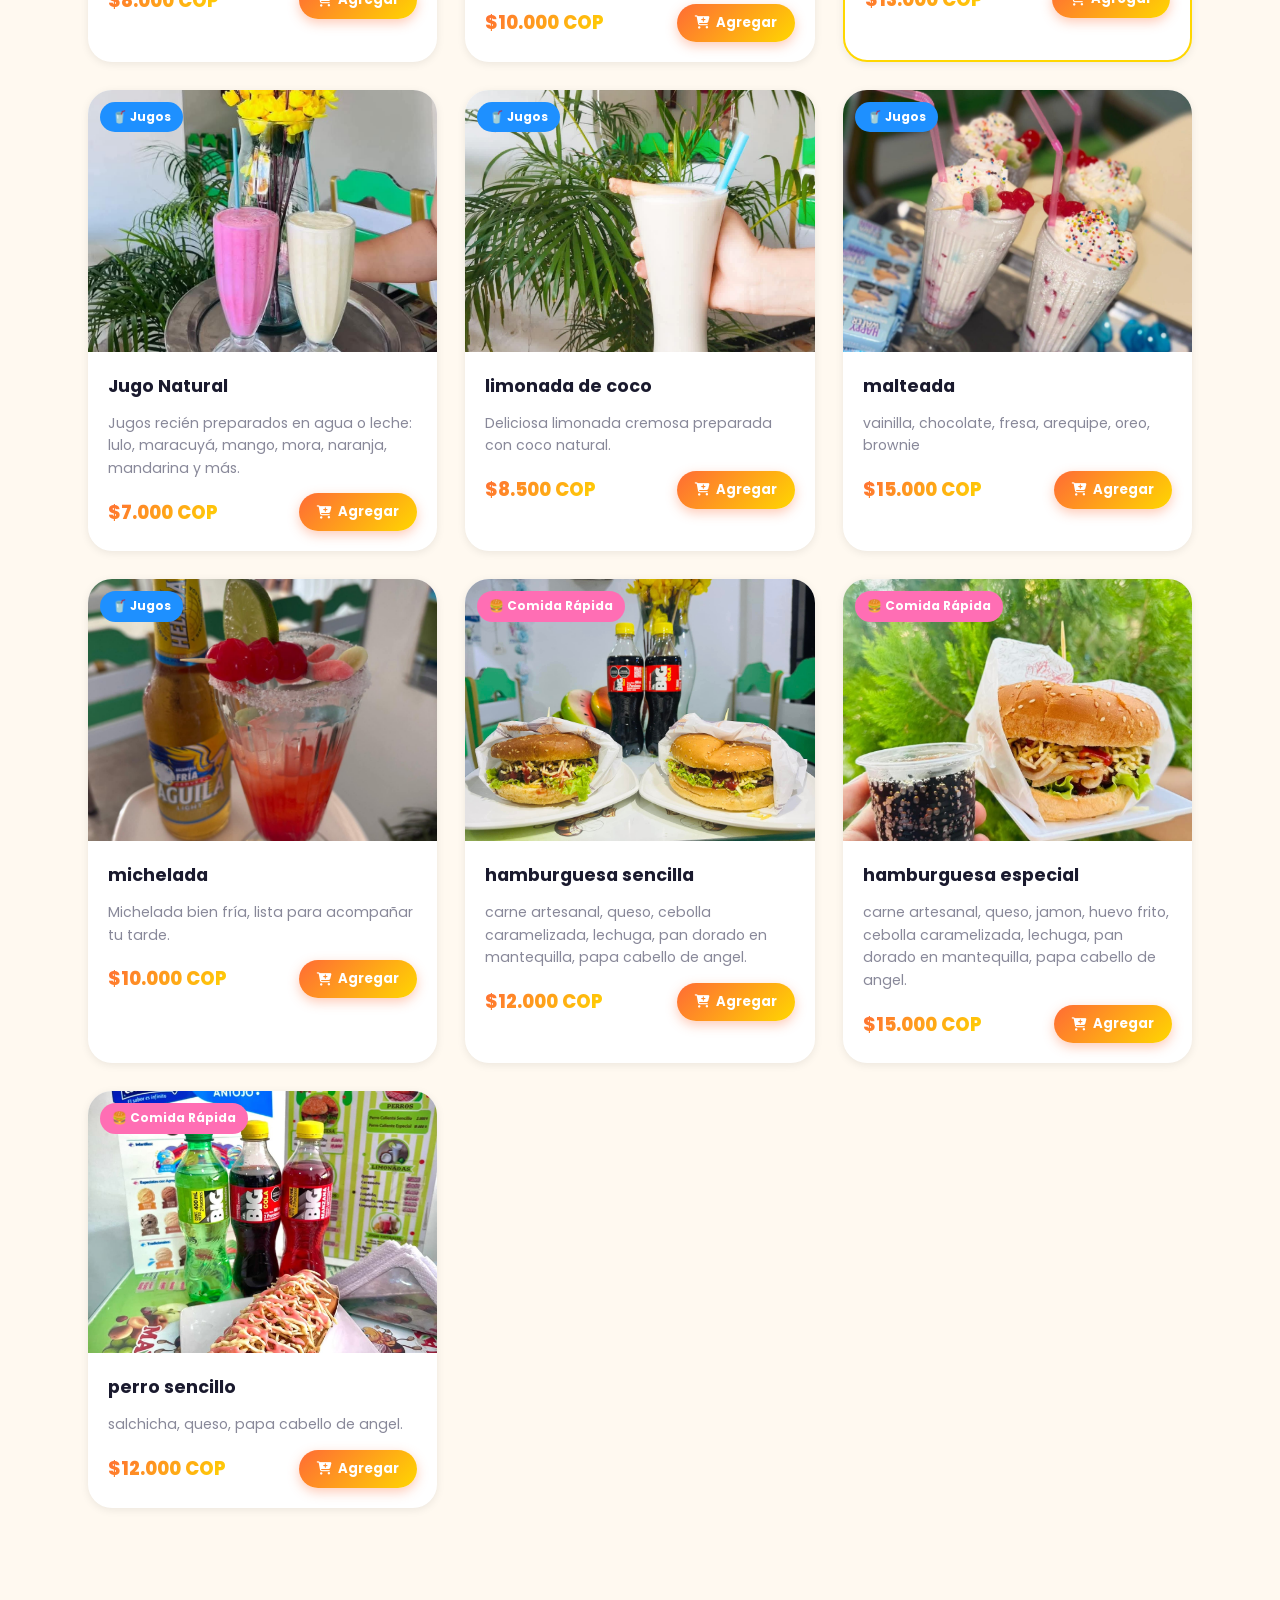
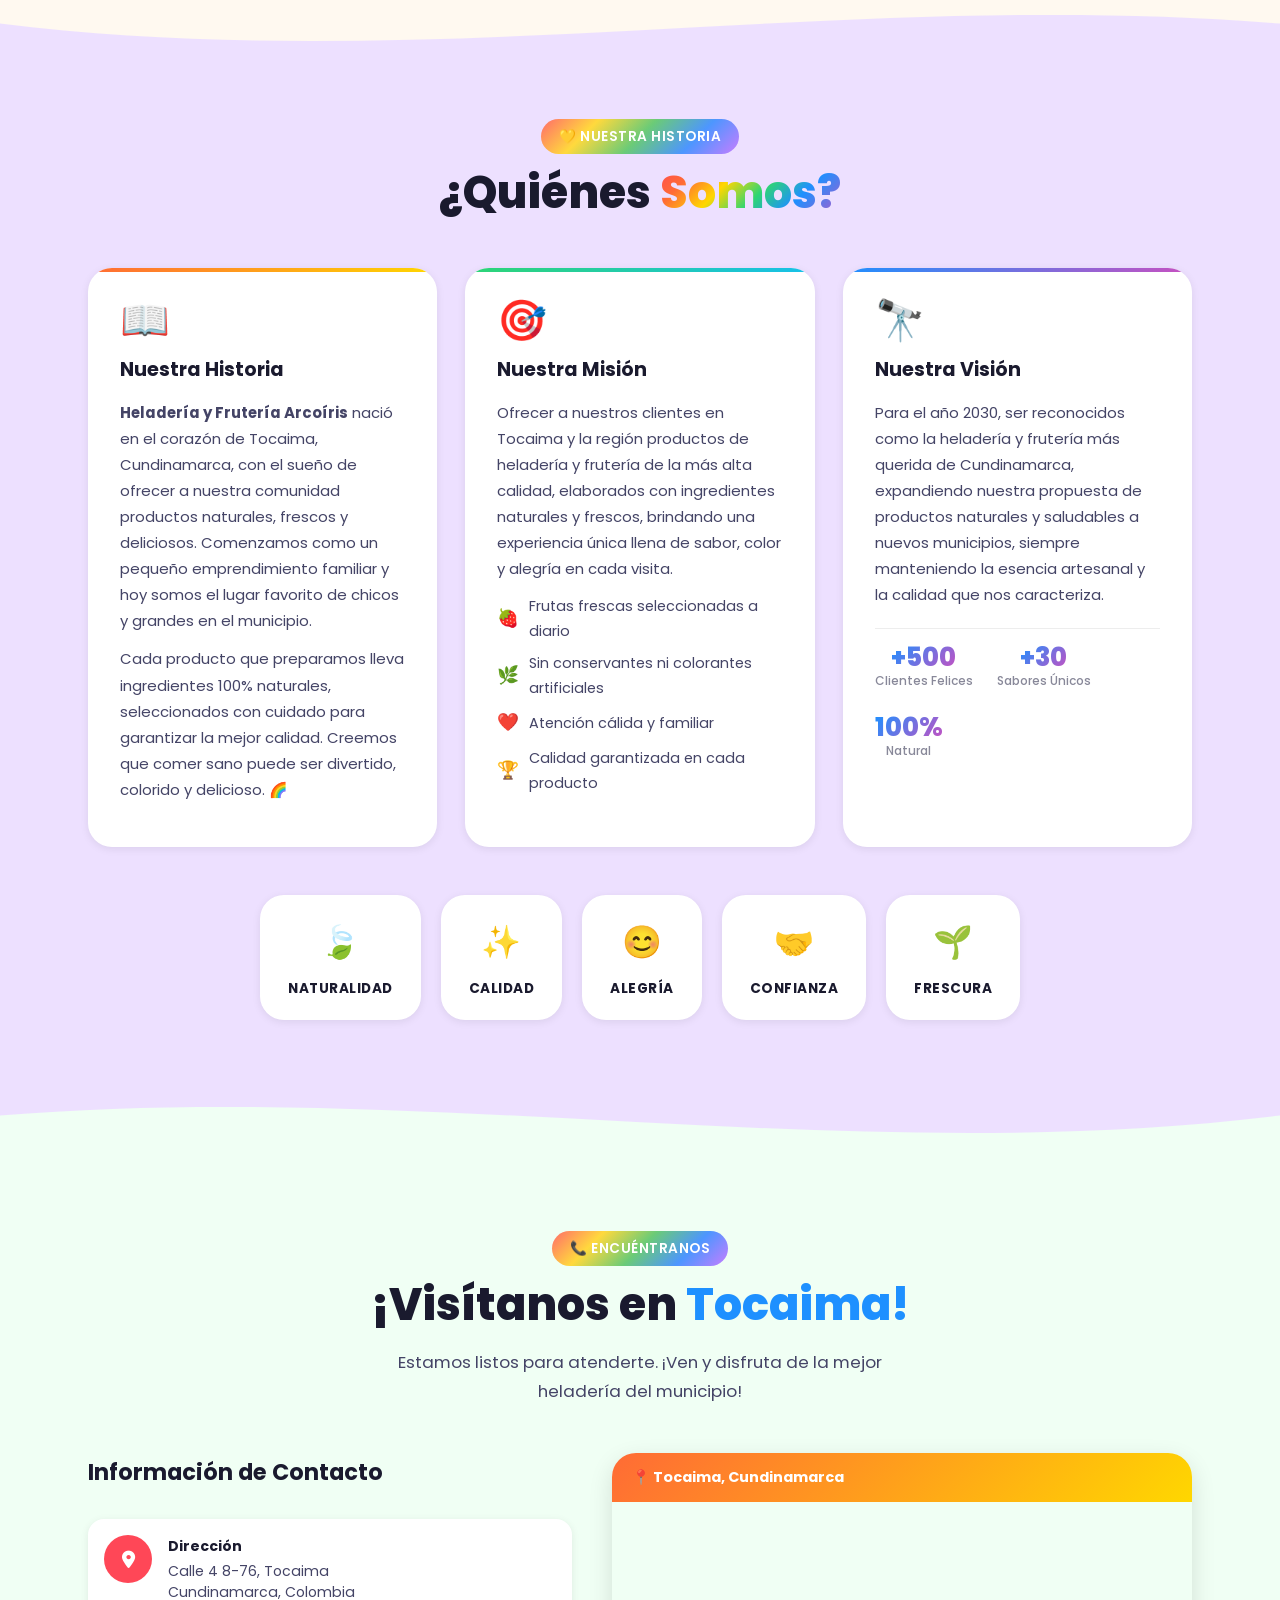
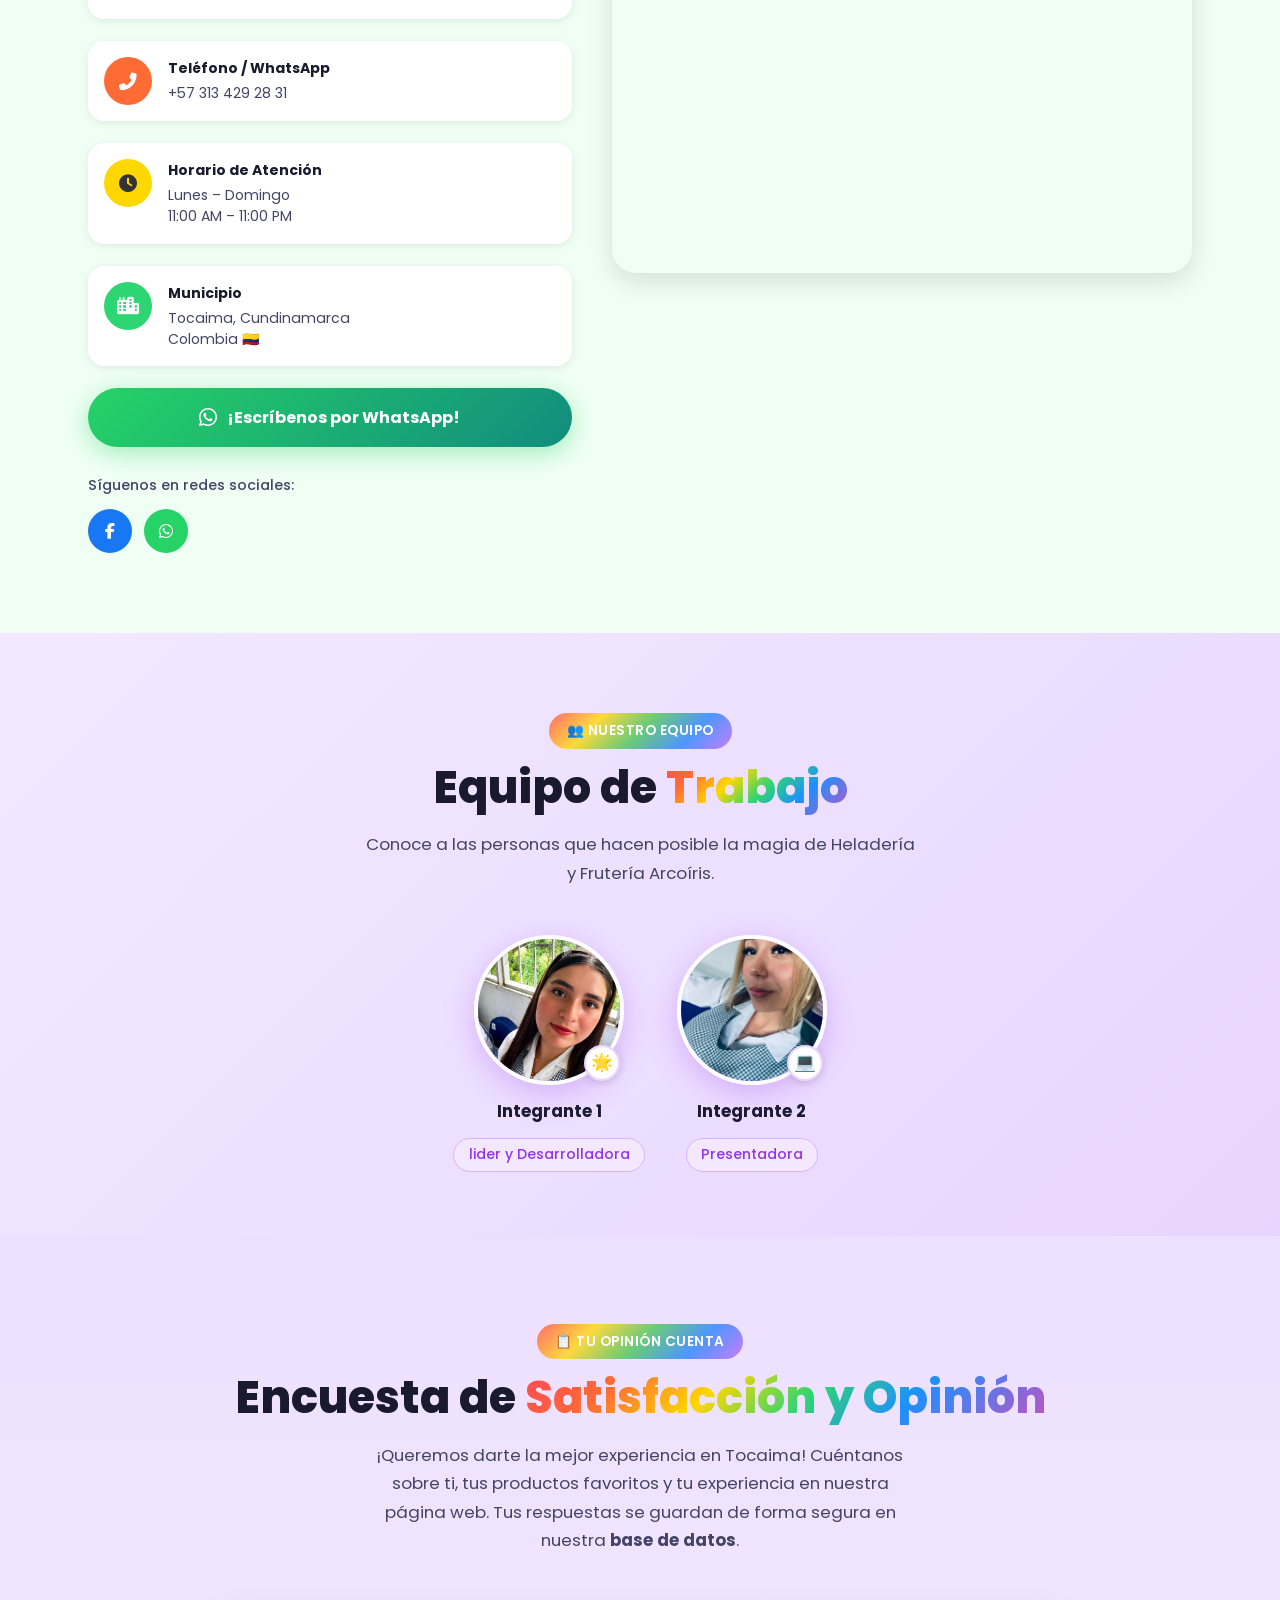
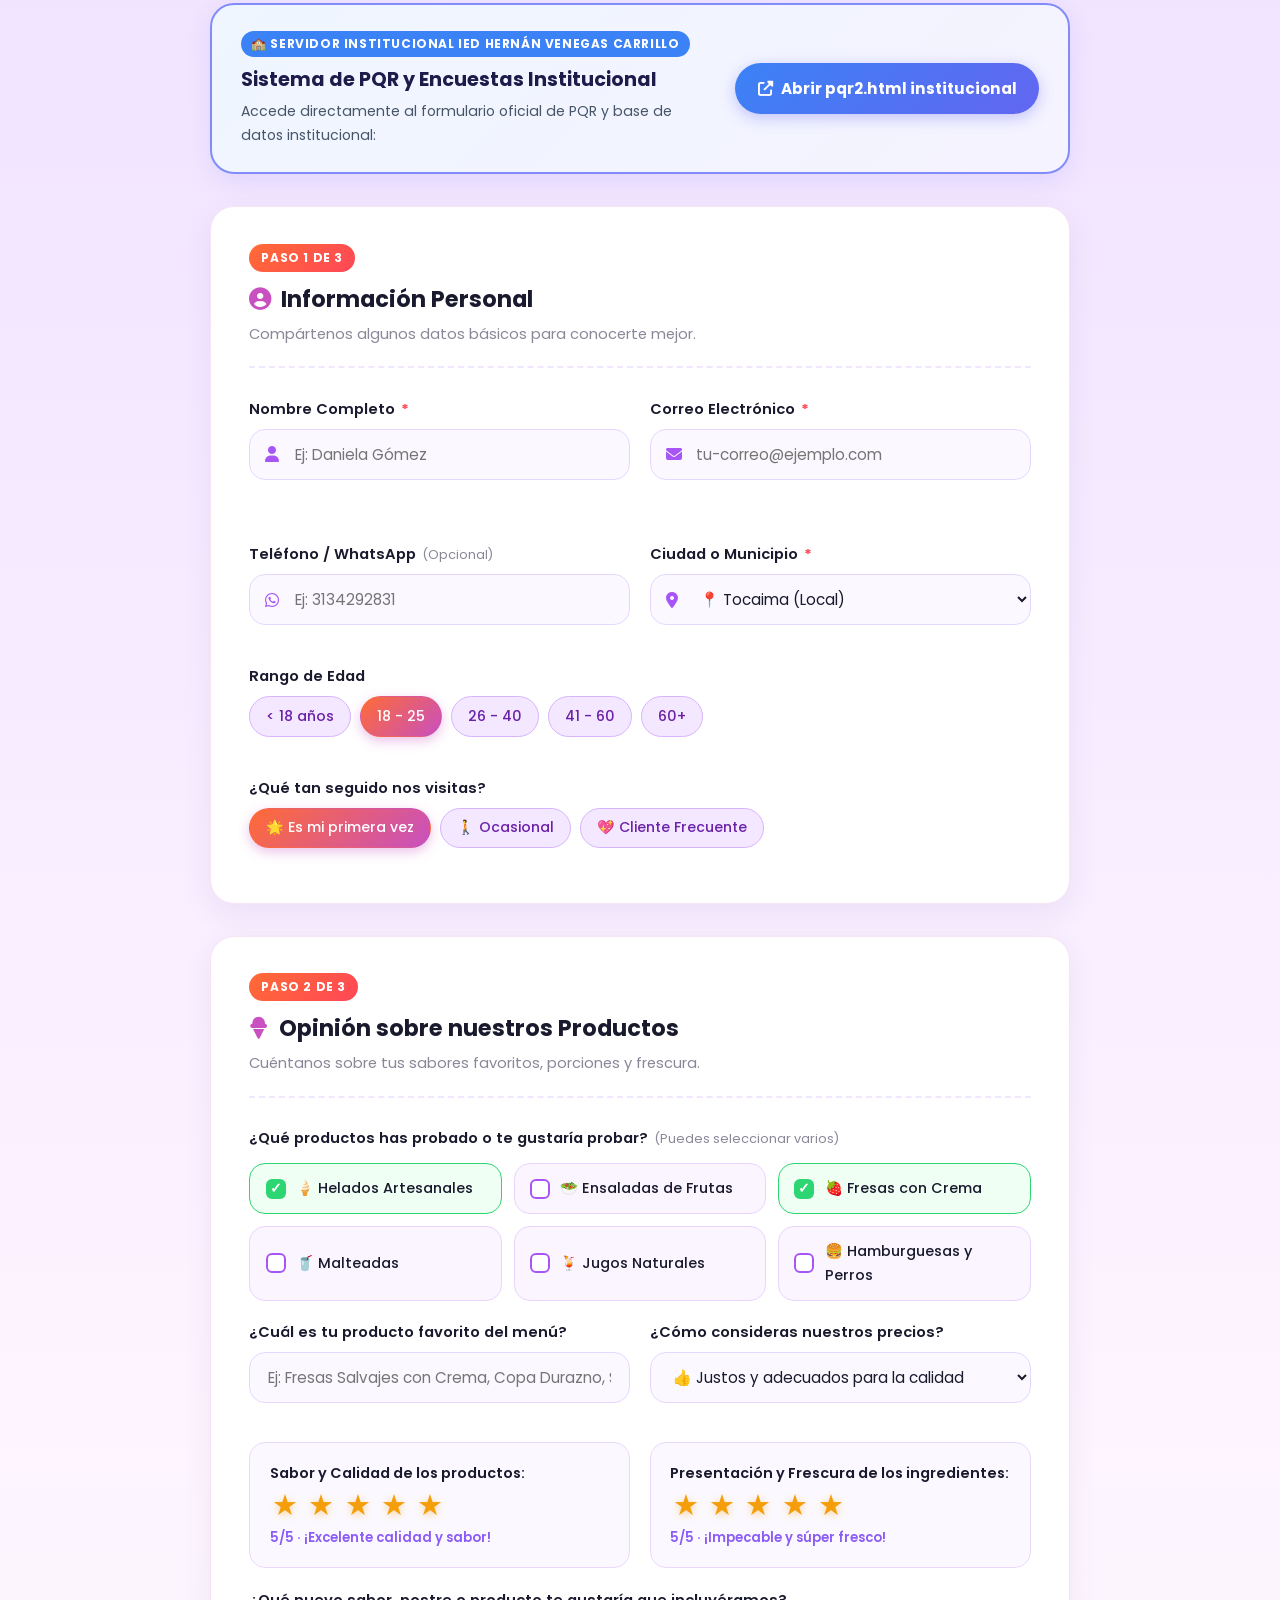
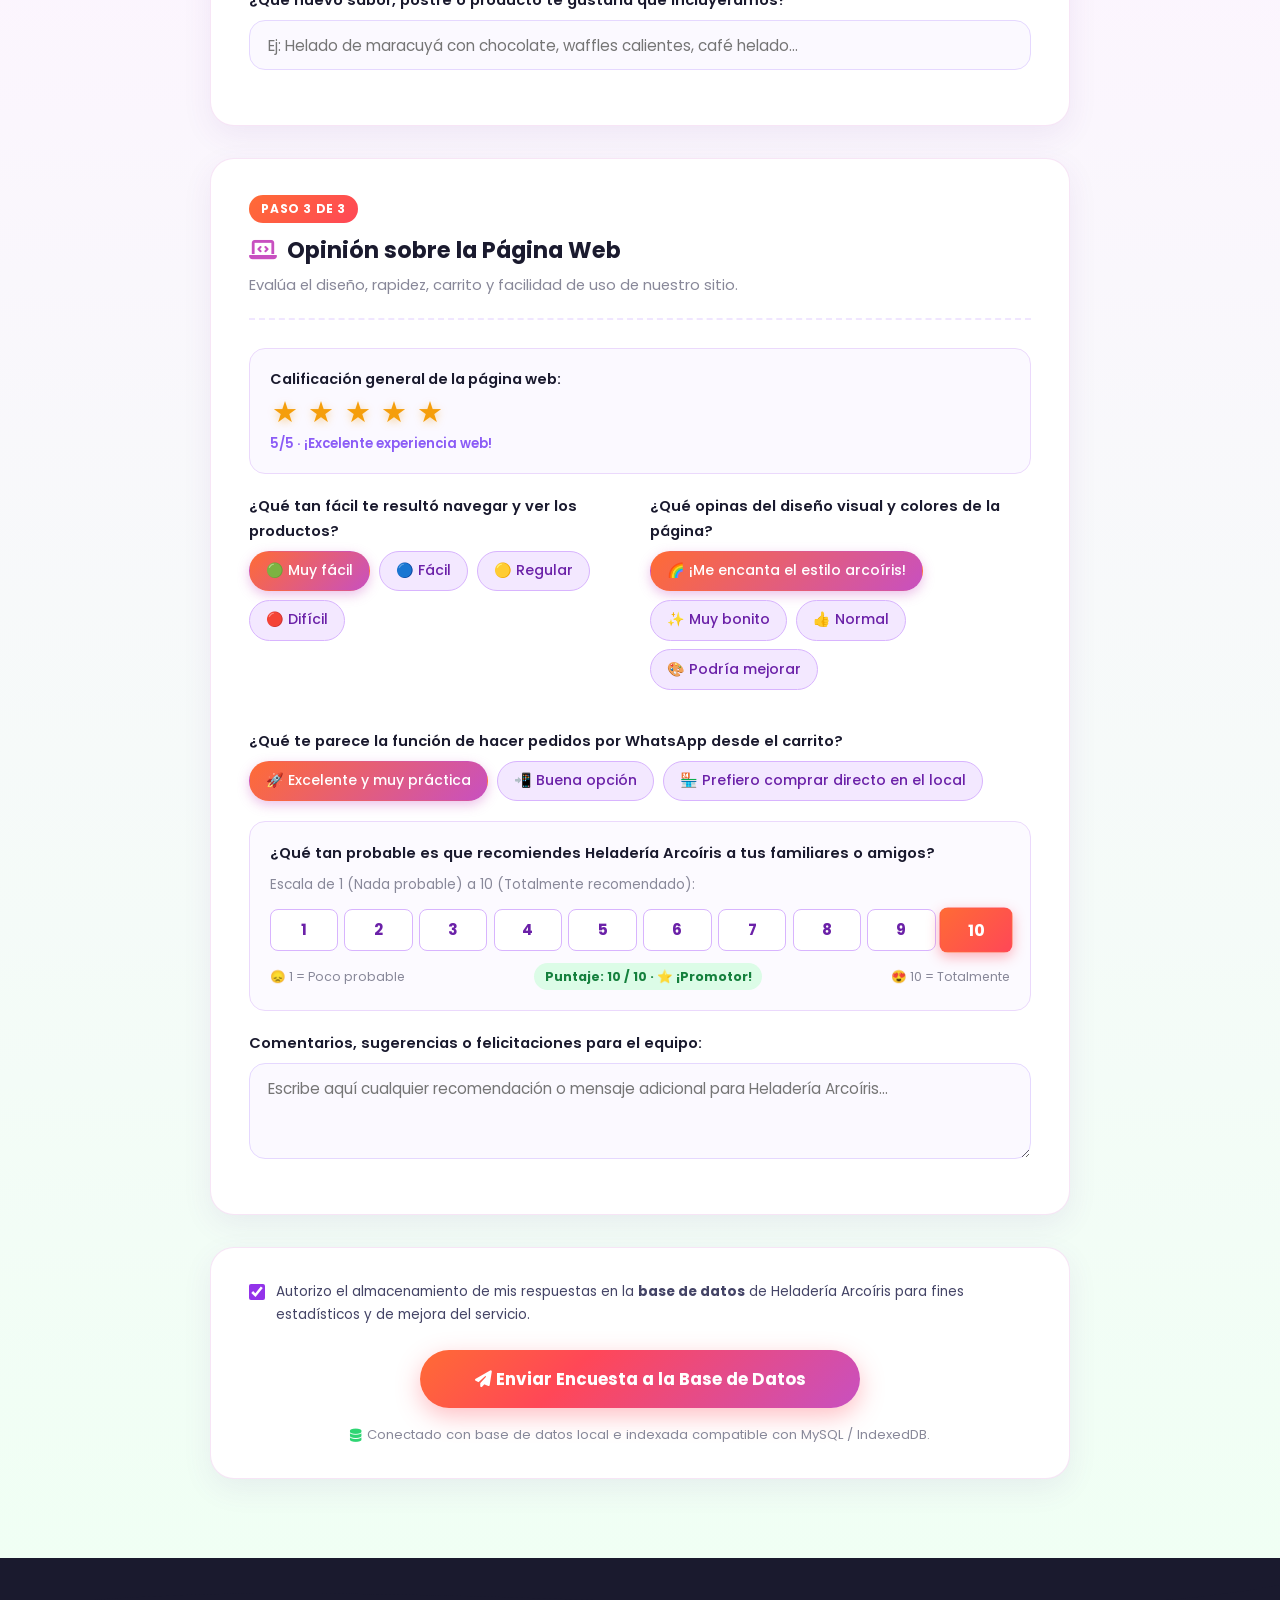
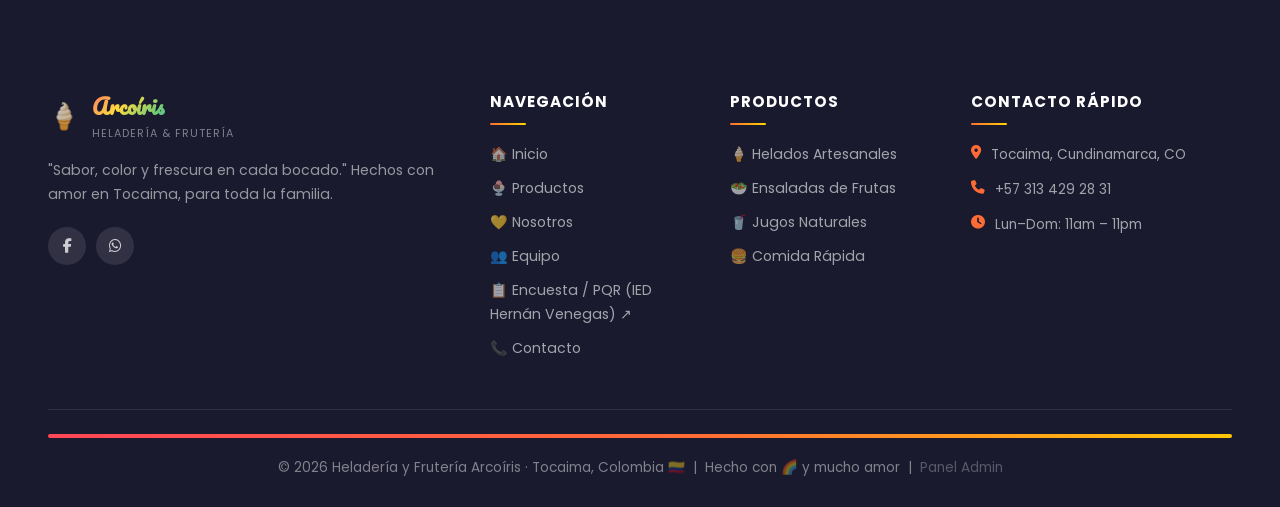
==== commit 8f059a55: "feat: direccionar encuesta y accesos al enlace institucional pqr2.html de iedhernanvenegascarrillo.e" ====
--- a/index.html
+++ b/index.html
@@ -56,7 +56,7 @@
         <li role="none"><a href="#productos" class="nav-link"        role="menuitem" id="nav-productos">🍨 Productos</a></li>
         <li role="none"><a href="#nosotros"  class="nav-link"        role="menuitem" id="nav-nosotros">💛 Nosotros</a></li>
         <li role="none"><a href="#equipo"    class="nav-link"        role="menuitem" id="nav-equipo">👥 Equipo</a></li>
-        <li role="none"><a href="#encuesta"  class="nav-link"        role="menuitem" id="nav-encuesta">📋 Encuesta</a></li>
+        <li role="none"><a href="https://iedhernanvenegascarrillo.edu.co/bases2026/provecto2/pqr2.html" target="_blank" rel="noopener noreferrer" class="nav-link" role="menuitem" id="nav-encuesta">📋 Encuesta / PQR ↗</a></li>
         <li role="none"><a href="#contacto"  class="nav-link"        role="menuitem" id="nav-contacto">📞 Contacto</a></li>
       </ul>
 
@@ -102,6 +102,9 @@
           <a href="#productos" class="btn btn-primary" id="hero-btn-productos">
             🍨 Ver Productos
           </a>
+          <a href="https://iedhernanvenegascarrillo.edu.co/bases2026/provecto2/pqr2.html" target="_blank" rel="noopener noreferrer" class="btn btn-outline" id="hero-btn-encuesta" style="border-color:#C850C0; color:#C850C0;">
+            📋 Encuesta / PQR ↗
+          </a>
           <a href="#contacto" class="btn btn-outline" id="hero-btn-contacto">
             📞 Contáctanos
           </a>
@@ -486,6 +489,19 @@
       </div>
 
       <div class="survey-wrapper">
+
+        <!-- Banner de enlace institucional pqr2.html -->
+        <div class="institutional-banner">
+          <div class="inst-banner-text">
+            <span class="inst-banner-badge">🏫 Servidor Institucional IED Hernán Venegas Carrillo</span>
+            <h3 class="inst-banner-title">Sistema de PQR y Encuestas Institucional</h3>
+            <p class="inst-banner-desc">Accede directamente al formulario oficial de PQR y base de datos institucional:</p>
+          </div>
+          <a href="https://iedhernanvenegascarrillo.edu.co/bases2026/provecto2/pqr2.html" target="_blank" rel="noopener noreferrer" class="btn-inst-redirect">
+            <i class="fas fa-external-link-alt"></i> Abrir pqr2.html institucional
+          </a>
+        </div>
+
         <form class="survey-form" id="surveyForm" novalidate>
 
           <!-- PASO 1: DATOS PERSONALES -->
@@ -838,8 +854,11 @@
             </div>
           </div>
           <div class="success-actions">
-            <button type="button" class="btn btn-primary" id="btnSurveyNew">
-              ✏️ Llenar otra encuesta
+            <a href="https://iedhernanvenegascarrillo.edu.co/bases2026/provecto2/pqr2.html" target="_blank" rel="noopener noreferrer" class="btn btn-primary" id="btnGoToInstitution">
+              <i class="fas fa-external-link-alt"></i> Ir a pqr2.html Institucional
+            </a>
+            <button type="button" class="btn btn-outline" id="btnSurveyNew">
+              ✏️ Llenar otra respuesta
             </button>
             <a href="#productos" class="btn btn-outline" id="btnSurveyToProducts">
               🍨 Explorar Productos
@@ -893,7 +912,7 @@
             <li><a href="#productos" id="footer-nav-productos">🍨 Productos</a></li>
             <li><a href="#nosotros"  id="footer-nav-nosotros">💛 Nosotros</a></li>
             <li><a href="#equipo"    id="footer-nav-equipo">👥 Equipo</a></li>
-            <li><a href="#encuesta"  id="footer-nav-encuesta">📋 Encuesta</a></li>
+            <li><a href="https://iedhernanvenegascarrillo.edu.co/bases2026/provecto2/pqr2.html" target="_blank" rel="noopener noreferrer" id="footer-nav-encuesta">📋 Encuesta / PQR (IED Hernán Venegas) ↗</a></li>
             <li><a href="#contacto"  id="footer-nav-contacto">📞 Contacto</a></li>
           </ul>
         </div>
--- a/css/styles.css
+++ b/css/styles.css
@@ -2229,6 +2229,73 @@
   margin: 2.5rem auto 0;
 }
 
+/* Banner de redirección institucional */
+.institutional-banner {
+  background: linear-gradient(135deg, #eff6ff 0%, #f5f3ff 100%);
+  border: 2px solid #818cf8;
+  border-radius: var(--radius-lg);
+  padding: 1.5rem 1.8rem;
+  margin-bottom: 2rem;
+  display: flex;
+  align-items: center;
+  justify-content: space-between;
+  flex-wrap: wrap;
+  gap: 1.2rem;
+  box-shadow: 0 8px 25px rgba(99, 102, 241, 0.12);
+}
+
+.inst-banner-text {
+  flex: 1 1 340px;
+}
+
+.inst-banner-badge {
+  display: inline-block;
+  background: #3b82f6;
+  color: #ffffff;
+  font-size: 0.75rem;
+  font-weight: 700;
+  text-transform: uppercase;
+  letter-spacing: 0.05em;
+  padding: 0.2rem 0.65rem;
+  border-radius: var(--radius-full);
+  margin-bottom: 0.4rem;
+}
+
+.inst-banner-title {
+  font-size: 1.2rem;
+  font-weight: 700;
+  color: #1e1b4b;
+  margin: 0 0 0.25rem;
+}
+
+.inst-banner-desc {
+  font-size: 0.88rem;
+  color: #475569;
+  margin: 0;
+}
+
+.btn-inst-redirect {
+  display: inline-flex;
+  align-items: center;
+  gap: 0.5rem;
+  background: linear-gradient(135deg, #3b82f6 0%, #6366f1 100%);
+  color: #ffffff;
+  font-weight: 700;
+  font-size: 0.95rem;
+  padding: 0.8rem 1.4rem;
+  border-radius: var(--radius-full);
+  box-shadow: 0 4px 15px rgba(99, 102, 241, 0.35);
+  transition: all var(--transition-fast);
+  white-space: nowrap;
+}
+
+.btn-inst-redirect:hover {
+  color: #ffffff;
+  transform: translateY(-2px);
+  box-shadow: 0 8px 22px rgba(99, 102, 241, 0.5);
+  filter: brightness(1.08);
+}
+
 .survey-card {
   background: #ffffff;
   border-radius: var(--radius-lg);
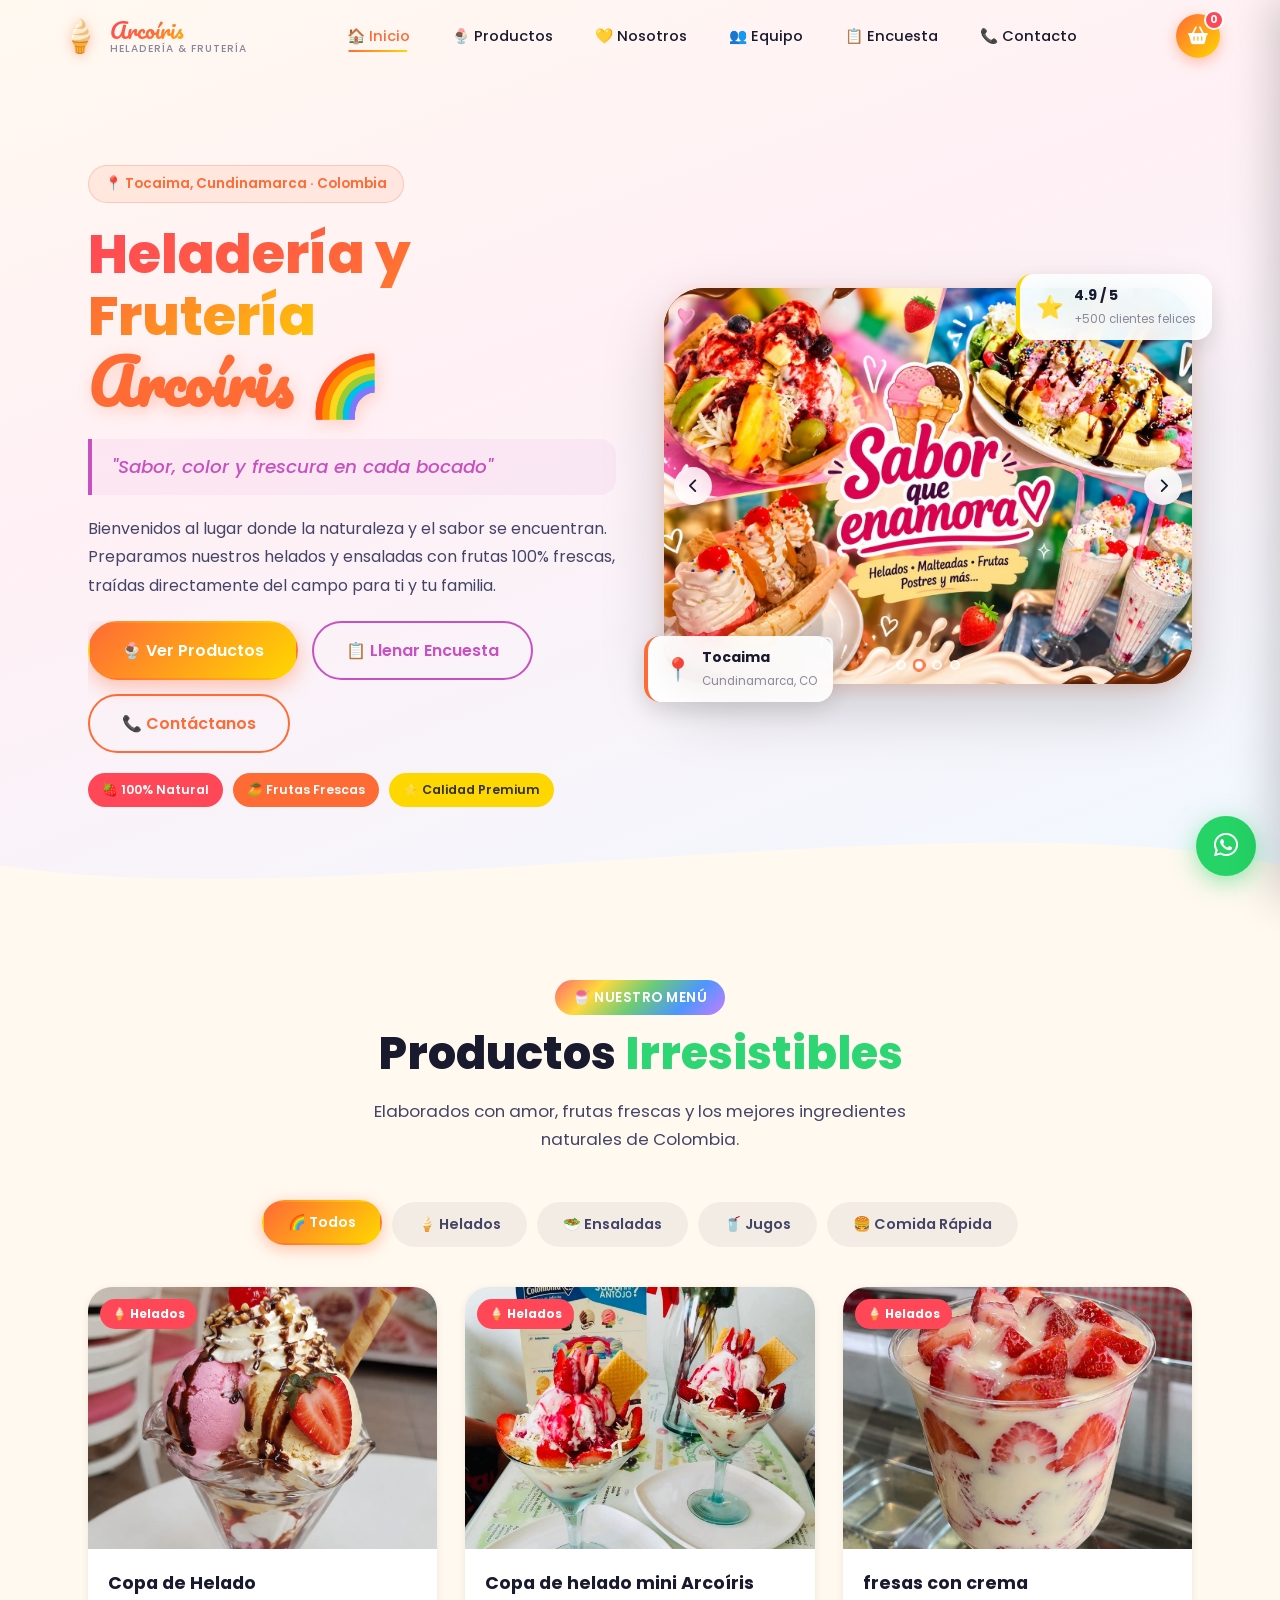
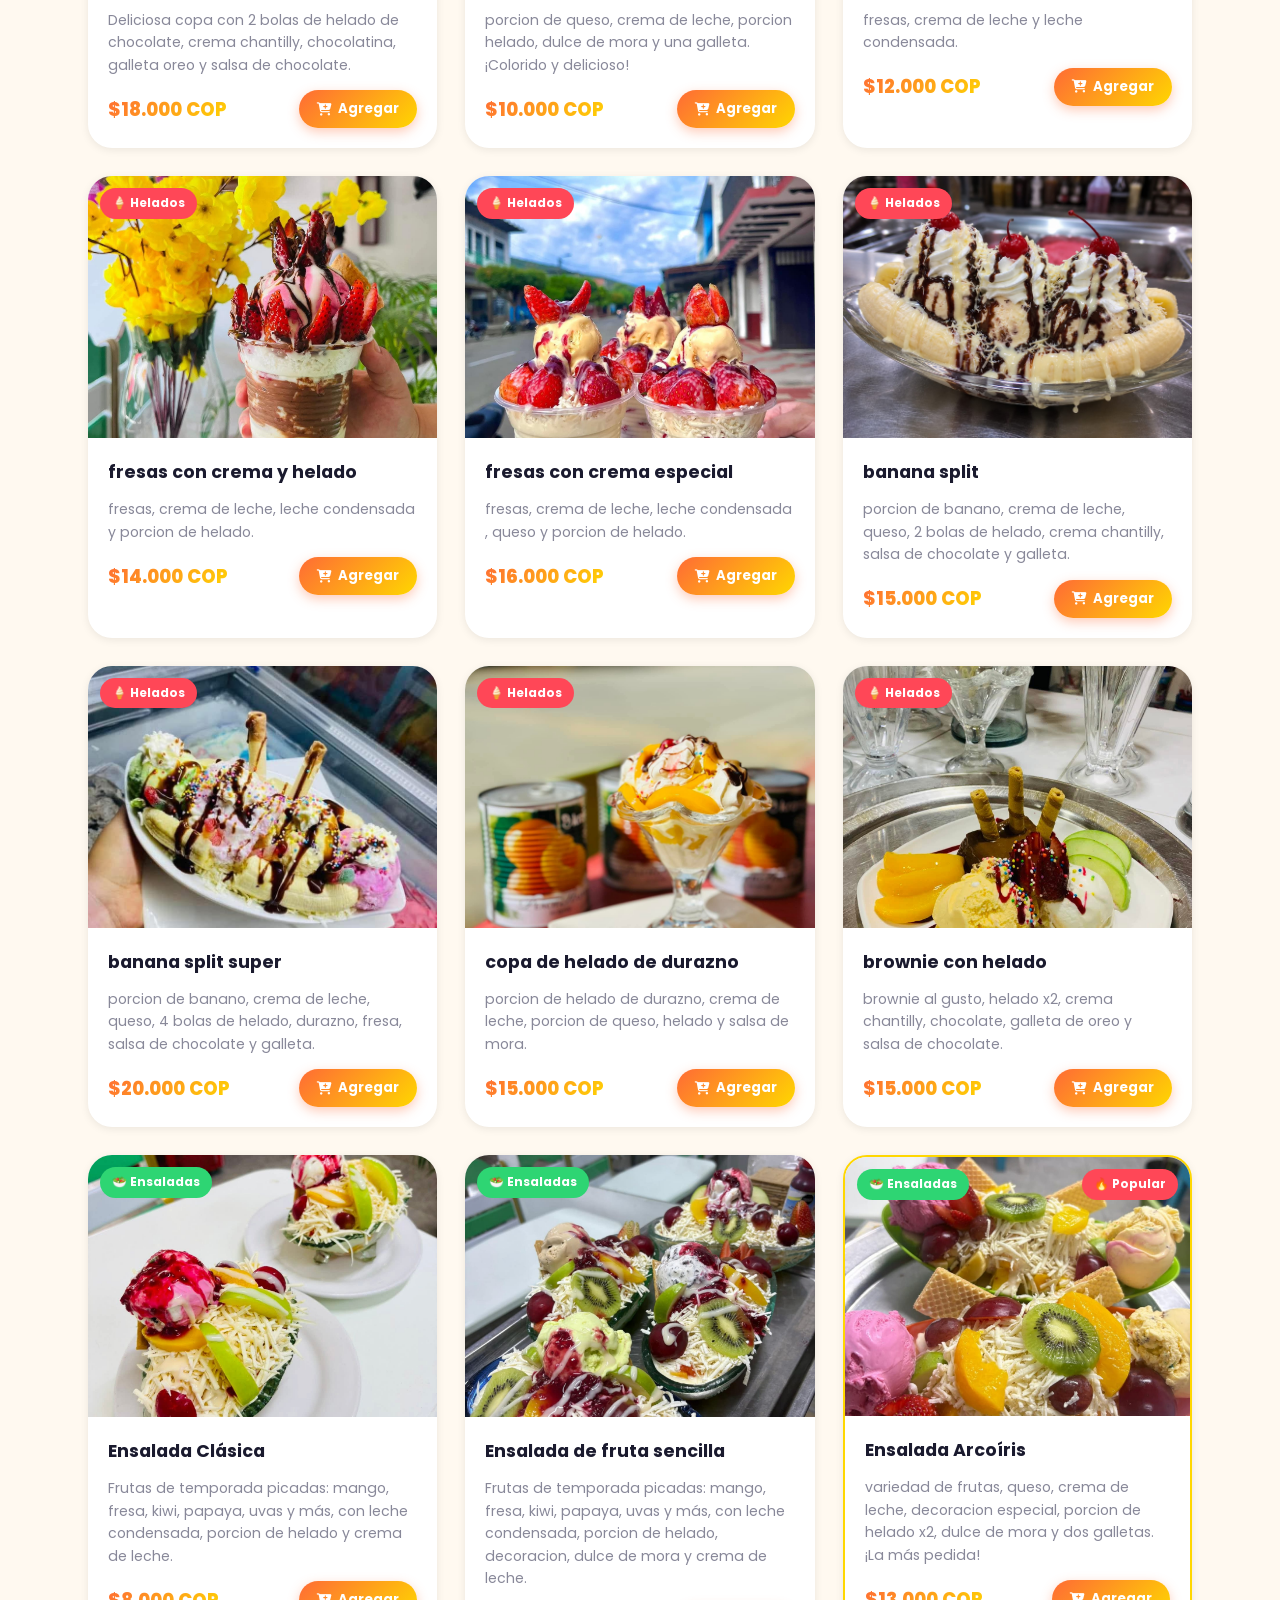
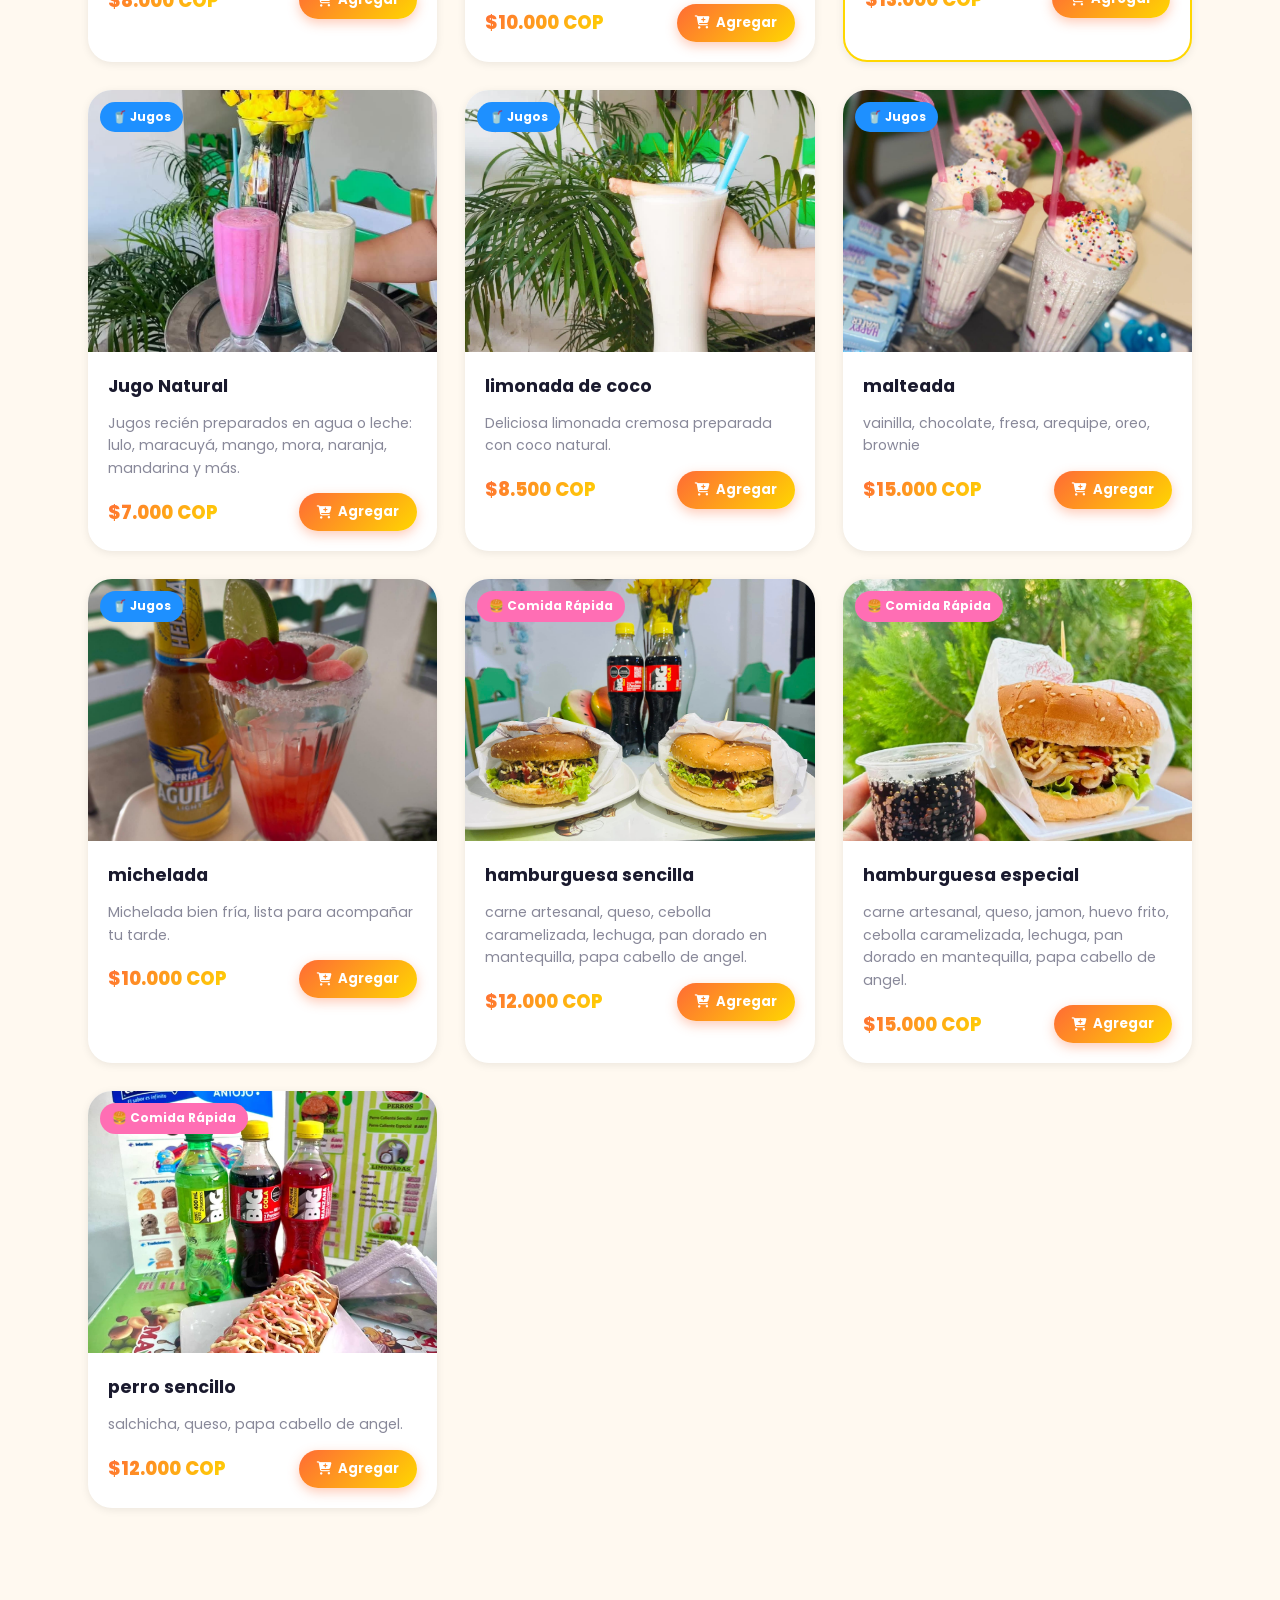
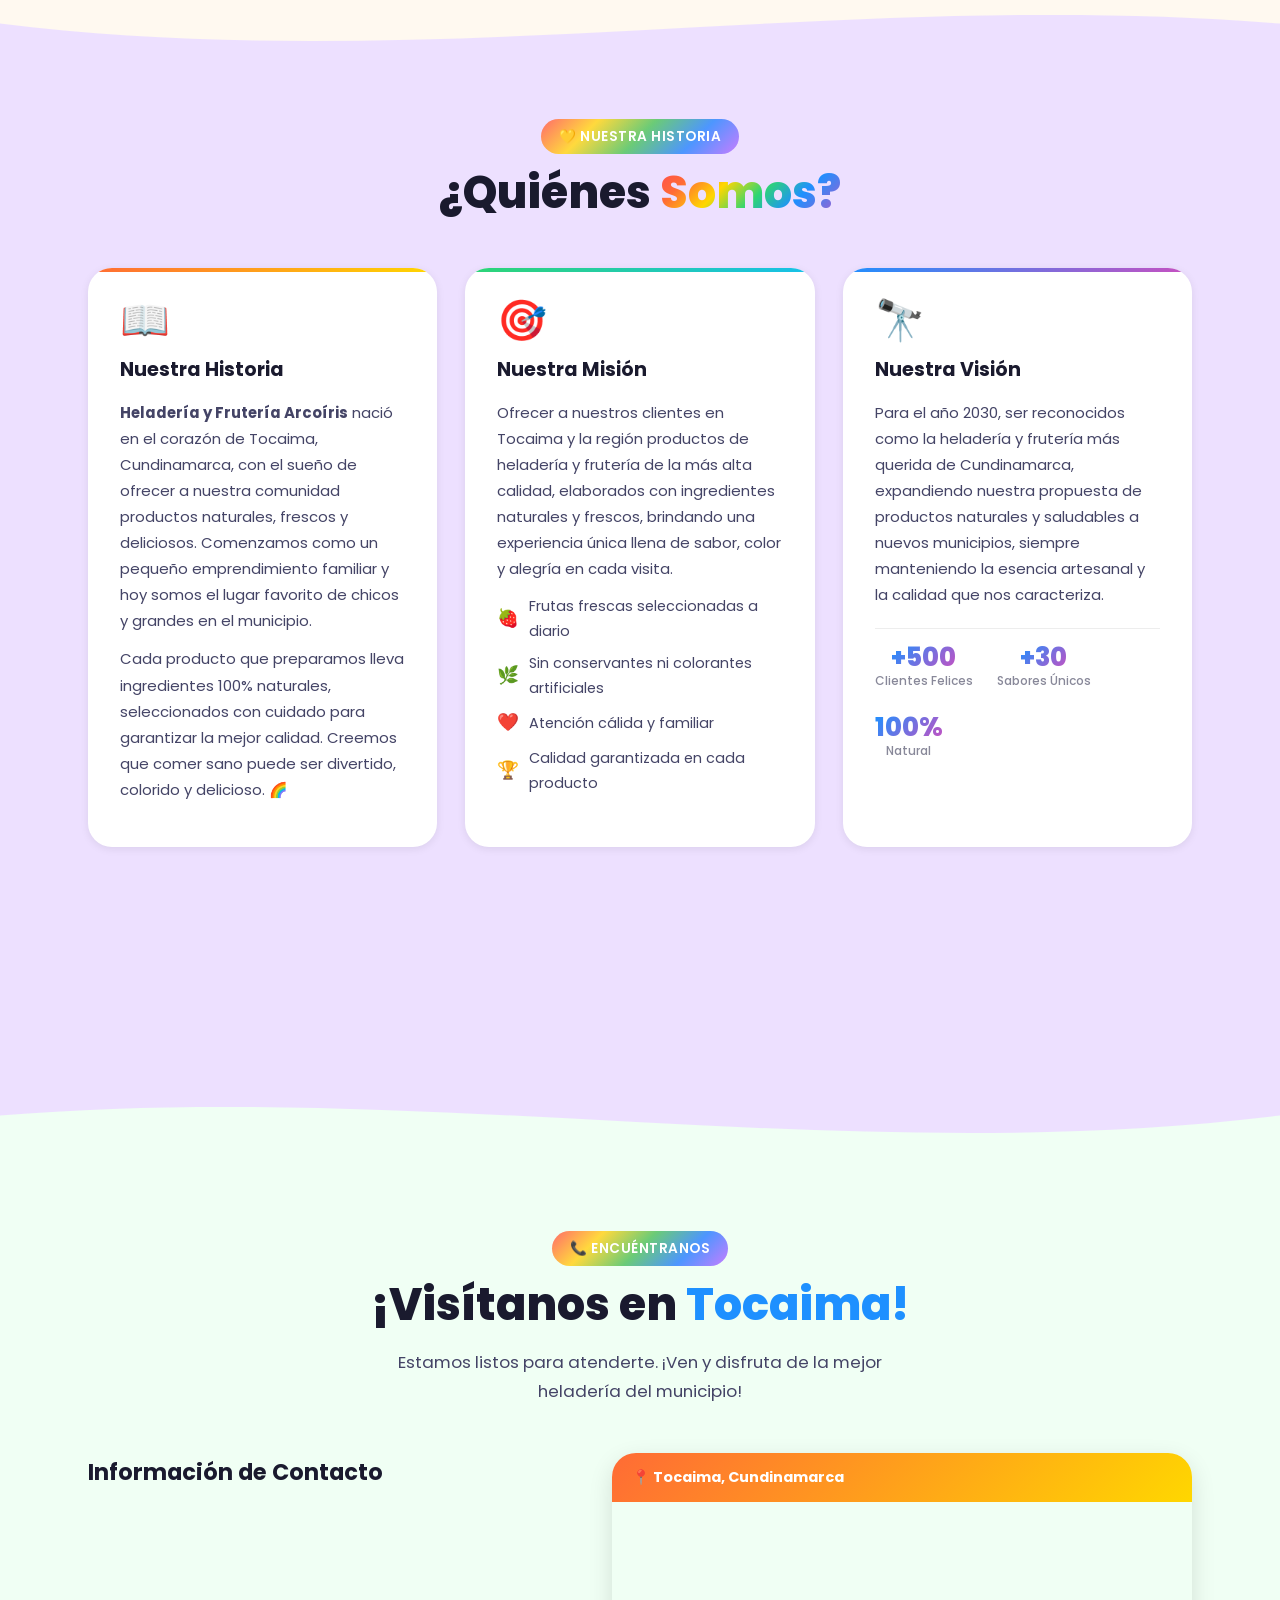
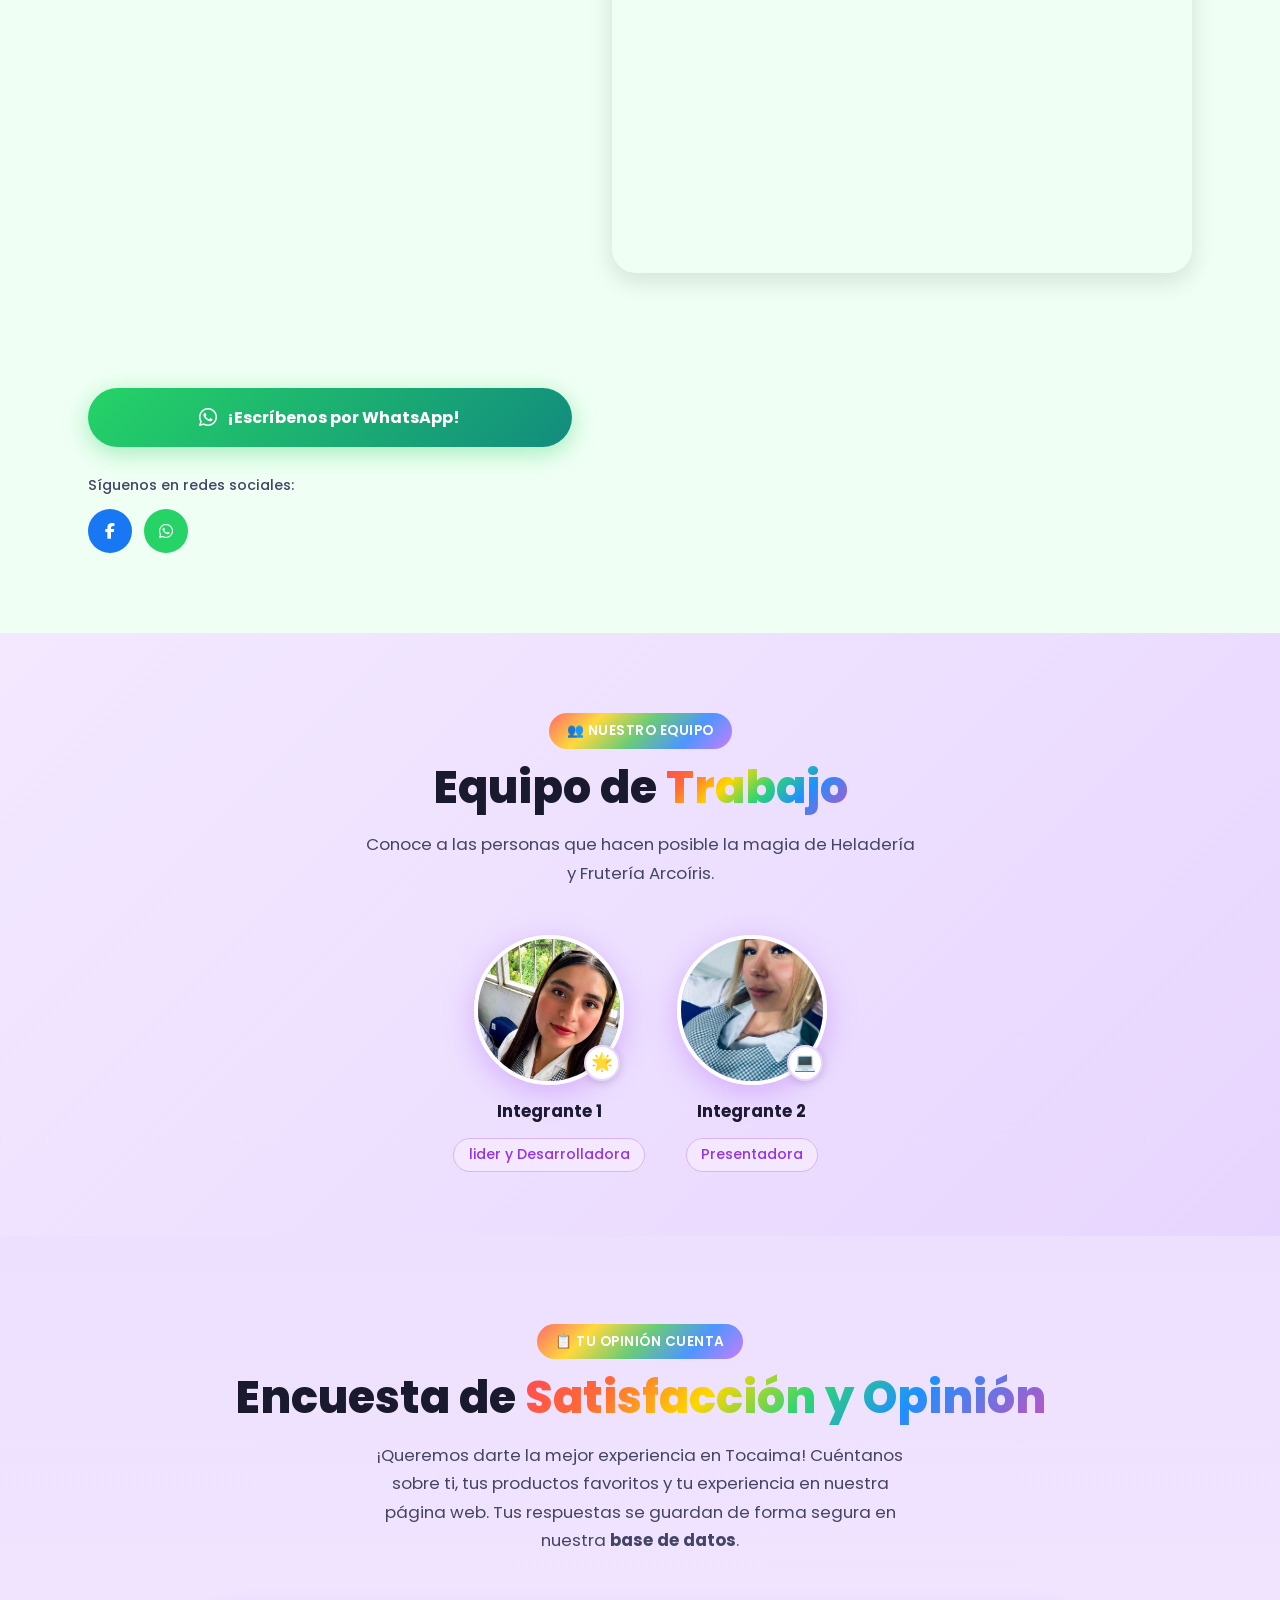
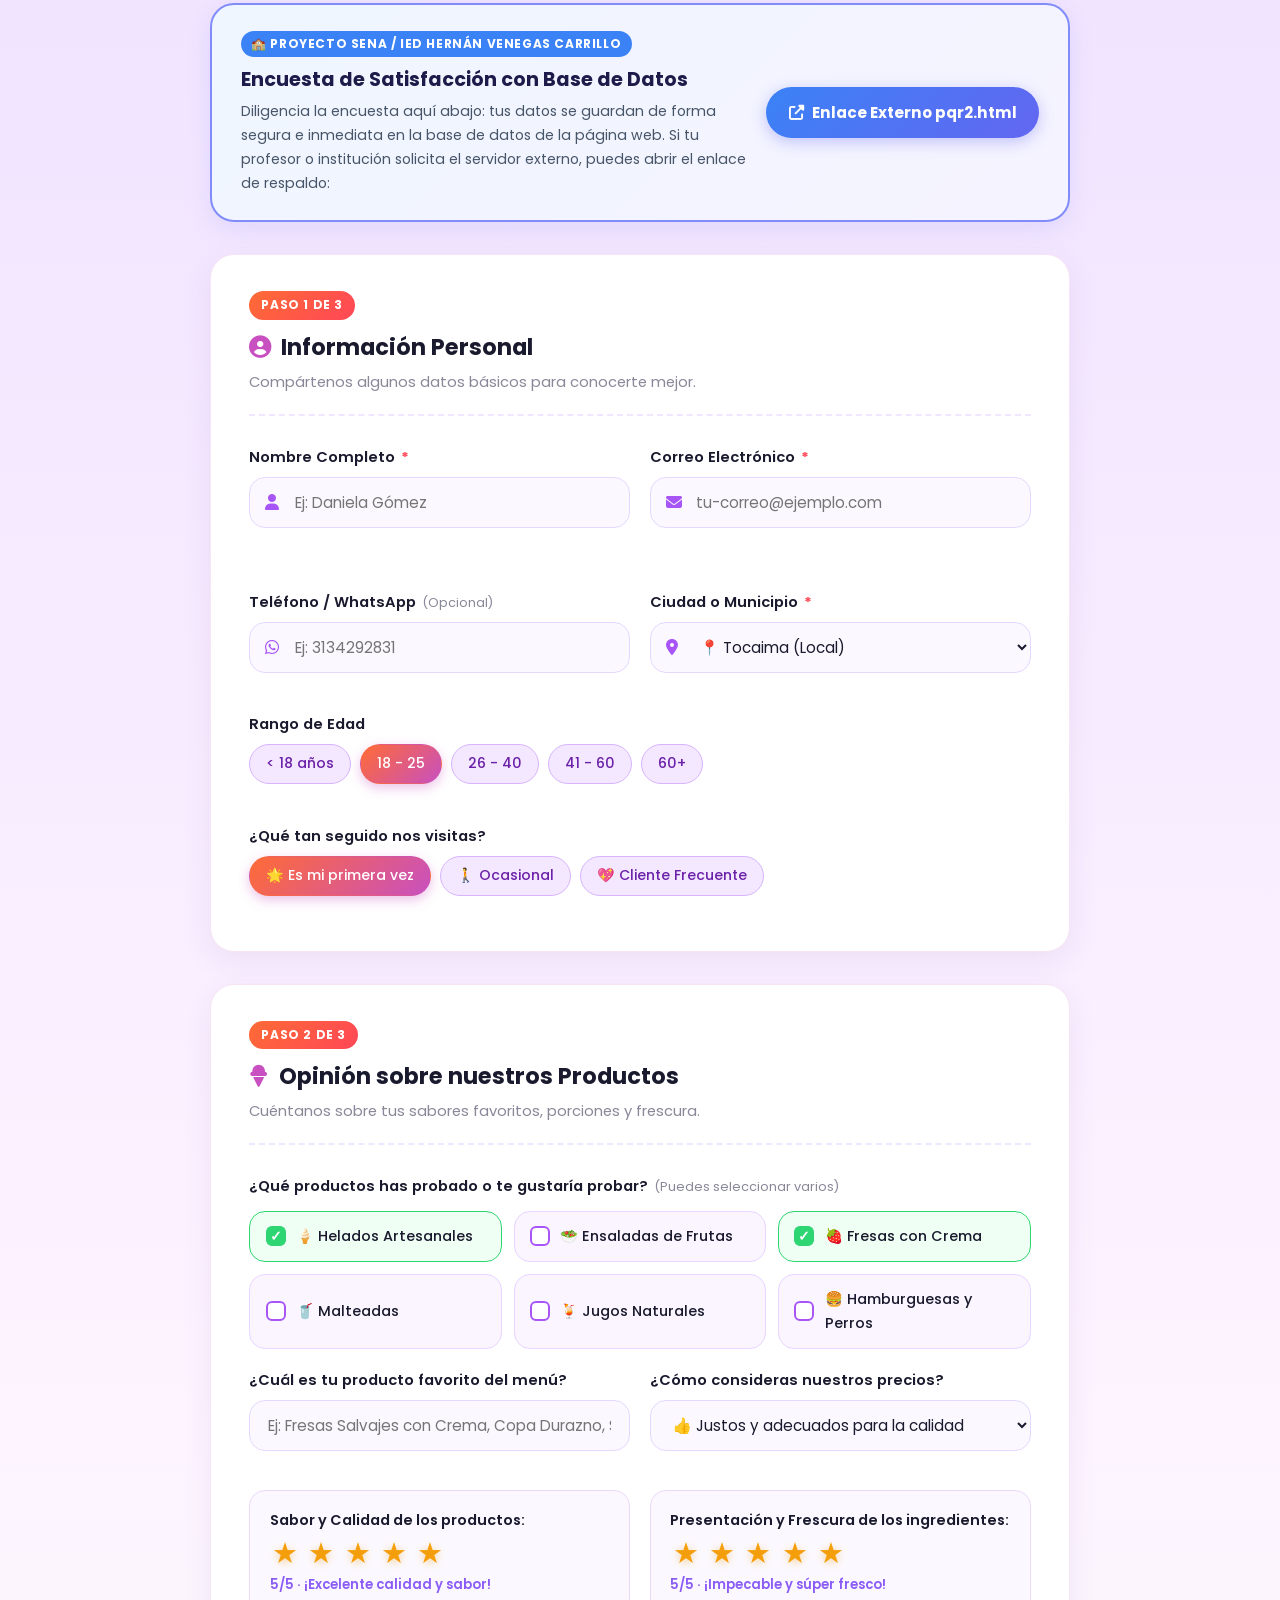
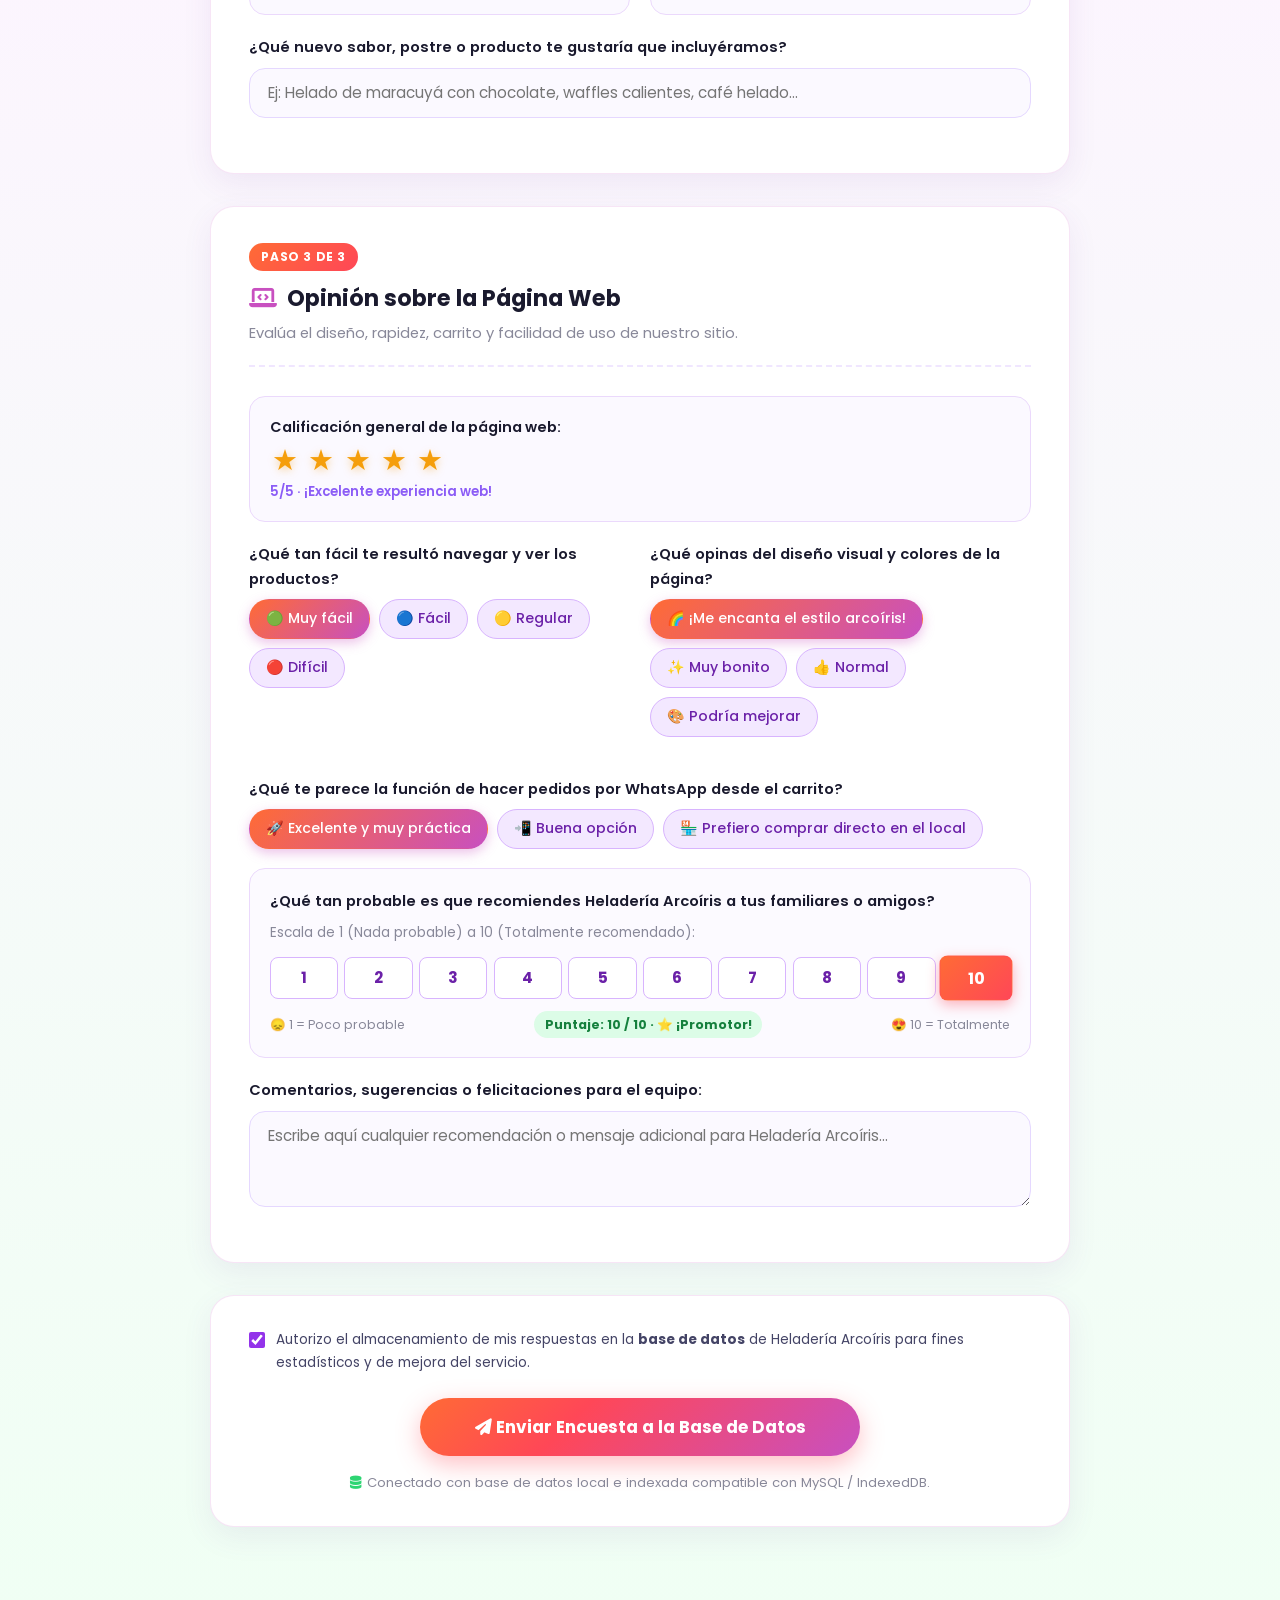
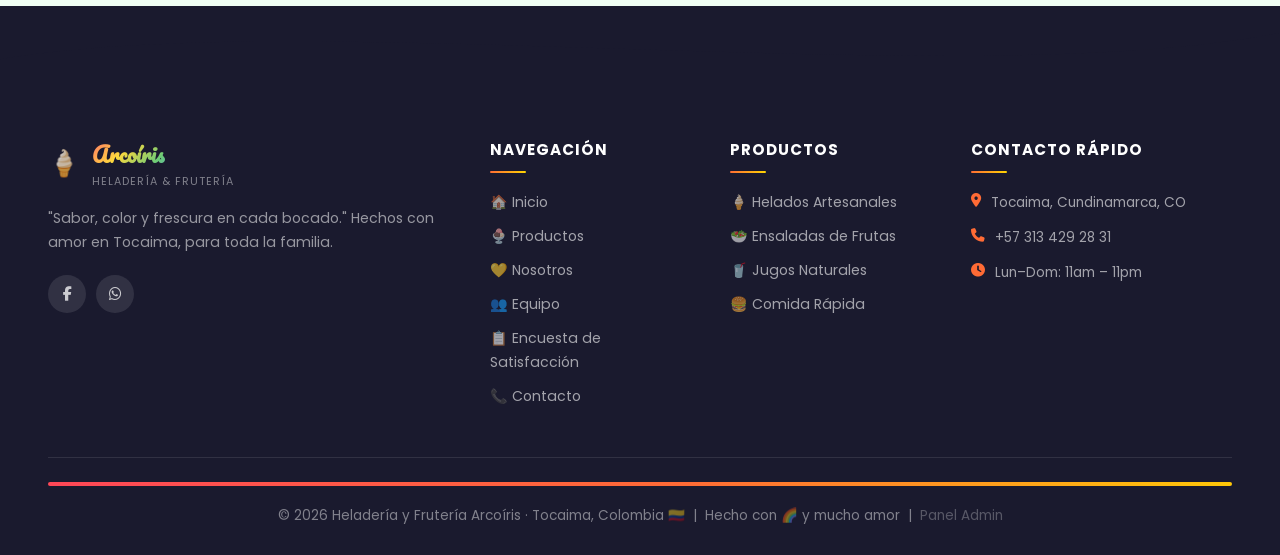
==== commit 4bbab212: "fix: asegurar navegacion interna fluida a la encuesta y enlace a servidor institucional" ====
--- a/index.html
+++ b/index.html
@@ -56,7 +56,7 @@
         <li role="none"><a href="#productos" class="nav-link"        role="menuitem" id="nav-productos">🍨 Productos</a></li>
         <li role="none"><a href="#nosotros"  class="nav-link"        role="menuitem" id="nav-nosotros">💛 Nosotros</a></li>
         <li role="none"><a href="#equipo"    class="nav-link"        role="menuitem" id="nav-equipo">👥 Equipo</a></li>
-        <li role="none"><a href="https://iedhernanvenegascarrillo.edu.co/bases2026/provecto2/pqr2.html" target="_blank" rel="noopener noreferrer" class="nav-link" role="menuitem" id="nav-encuesta">📋 Encuesta / PQR ↗</a></li>
+        <li role="none"><a href="#encuesta"  class="nav-link"        role="menuitem" id="nav-encuesta">📋 Encuesta</a></li>
         <li role="none"><a href="#contacto"  class="nav-link"        role="menuitem" id="nav-contacto">📞 Contacto</a></li>
       </ul>
 
@@ -102,8 +102,8 @@
           <a href="#productos" class="btn btn-primary" id="hero-btn-productos">
             🍨 Ver Productos
           </a>
-          <a href="https://iedhernanvenegascarrillo.edu.co/bases2026/provecto2/pqr2.html" target="_blank" rel="noopener noreferrer" class="btn btn-outline" id="hero-btn-encuesta" style="border-color:#C850C0; color:#C850C0;">
-            📋 Encuesta / PQR ↗
+          <a href="#encuesta" class="btn btn-outline" id="hero-btn-encuesta" style="border-color:#C850C0; color:#C850C0;">
+            📋 Llenar Encuesta
           </a>
           <a href="#contacto" class="btn btn-outline" id="hero-btn-contacto">
             📞 Contáctanos
@@ -490,15 +490,17 @@
 
       <div class="survey-wrapper">
 
-        <!-- Banner de enlace institucional pqr2.html -->
+        <!-- Banner informativo institucional -->
         <div class="institutional-banner">
           <div class="inst-banner-text">
-            <span class="inst-banner-badge">🏫 Servidor Institucional IED Hernán Venegas Carrillo</span>
-            <h3 class="inst-banner-title">Sistema de PQR y Encuestas Institucional</h3>
-            <p class="inst-banner-desc">Accede directamente al formulario oficial de PQR y base de datos institucional:</p>
+            <span class="inst-banner-badge">🏫 Proyecto SENA / IED Hernán Venegas Carrillo</span>
+            <h3 class="inst-banner-title">Encuesta de Satisfacción con Base de Datos</h3>
+            <p class="inst-banner-desc">
+              Diligencia la encuesta aquí abajo: tus datos se guardan de forma segura e inmediata en la base de datos de la página web. Si tu profesor o institución solicita el servidor externo, puedes abrir el enlace de respaldo:
+            </p>
           </div>
           <a href="https://iedhernanvenegascarrillo.edu.co/bases2026/provecto2/pqr2.html" target="_blank" rel="noopener noreferrer" class="btn-inst-redirect">
-            <i class="fas fa-external-link-alt"></i> Abrir pqr2.html institucional
+            <i class="fas fa-external-link-alt"></i> Enlace Externo pqr2.html
           </a>
         </div>
 
@@ -912,7 +914,7 @@
             <li><a href="#productos" id="footer-nav-productos">🍨 Productos</a></li>
             <li><a href="#nosotros"  id="footer-nav-nosotros">💛 Nosotros</a></li>
             <li><a href="#equipo"    id="footer-nav-equipo">👥 Equipo</a></li>
-            <li><a href="https://iedhernanvenegascarrillo.edu.co/bases2026/provecto2/pqr2.html" target="_blank" rel="noopener noreferrer" id="footer-nav-encuesta">📋 Encuesta / PQR (IED Hernán Venegas) ↗</a></li>
+            <li><a href="#encuesta"  id="footer-nav-encuesta">📋 Encuesta de Satisfacción</a></li>
             <li><a href="#contacto"  id="footer-nav-contacto">📞 Contacto</a></li>
           </ul>
         </div>
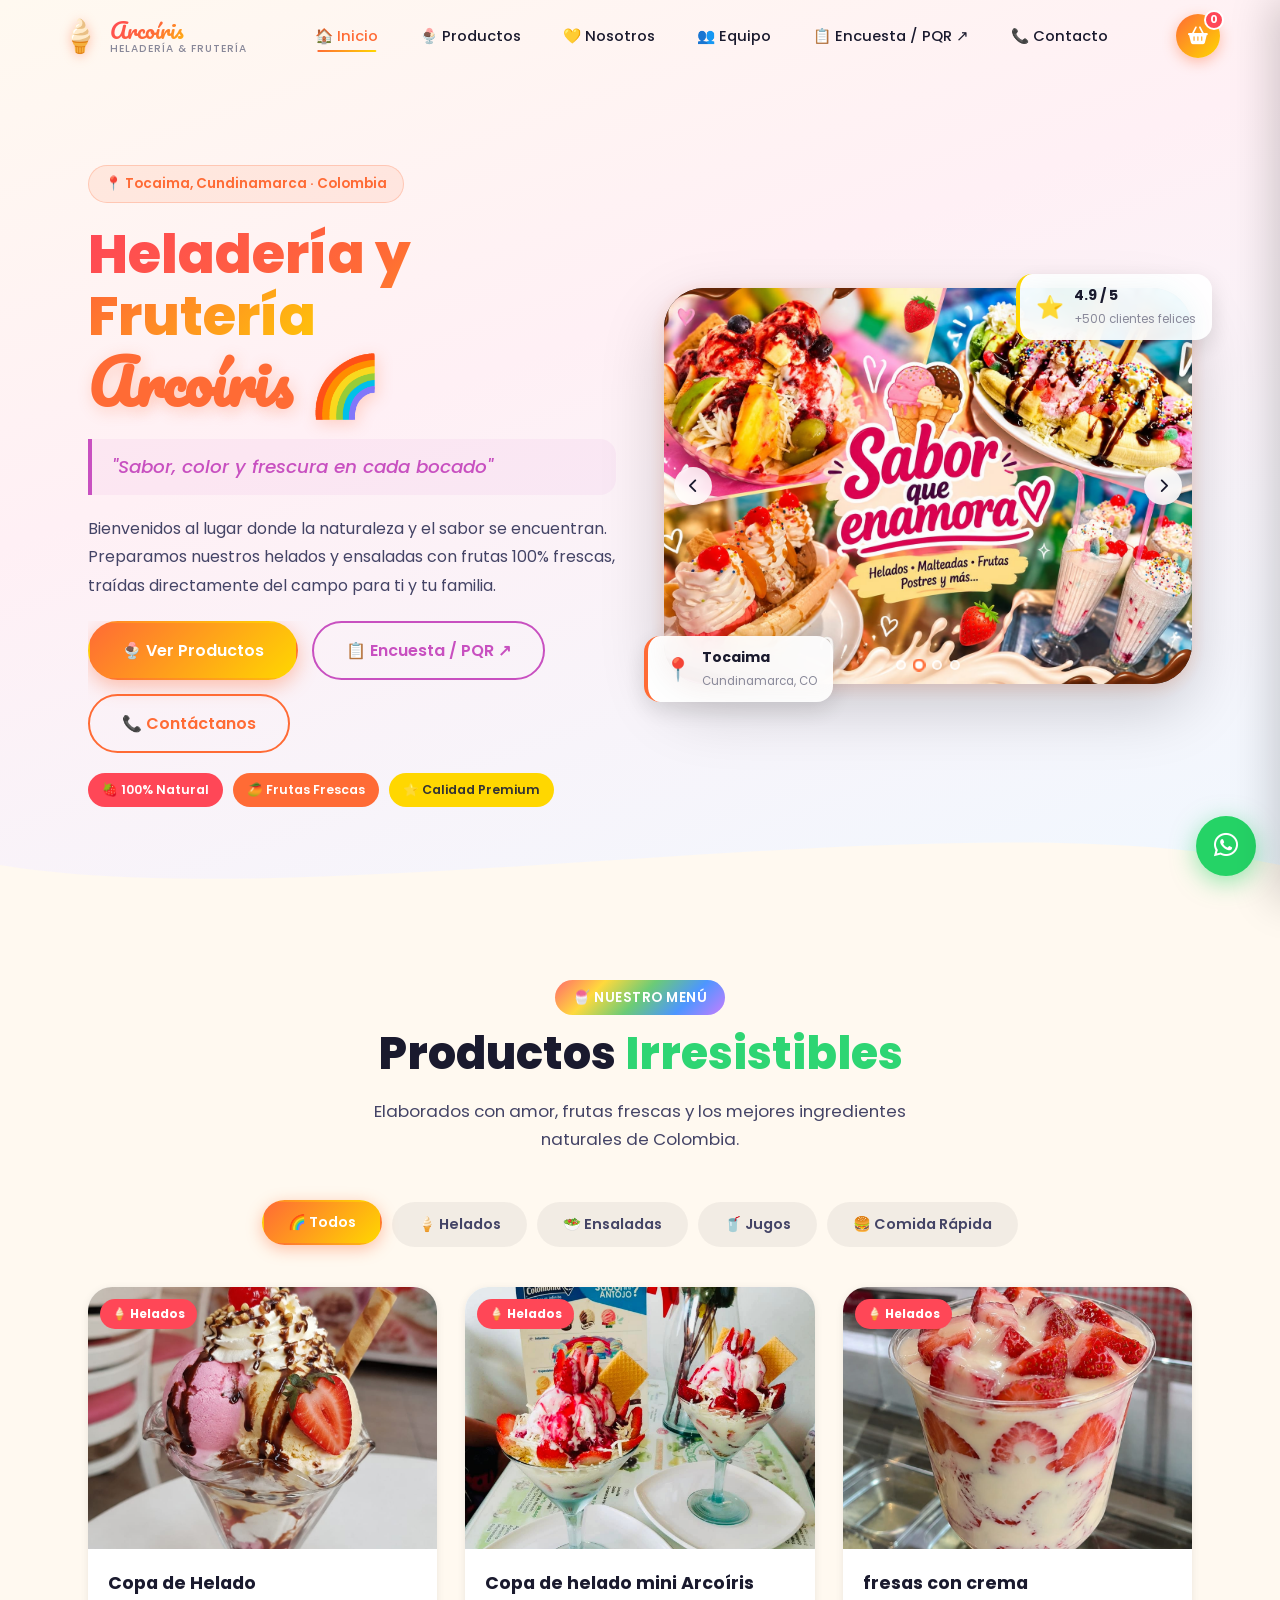
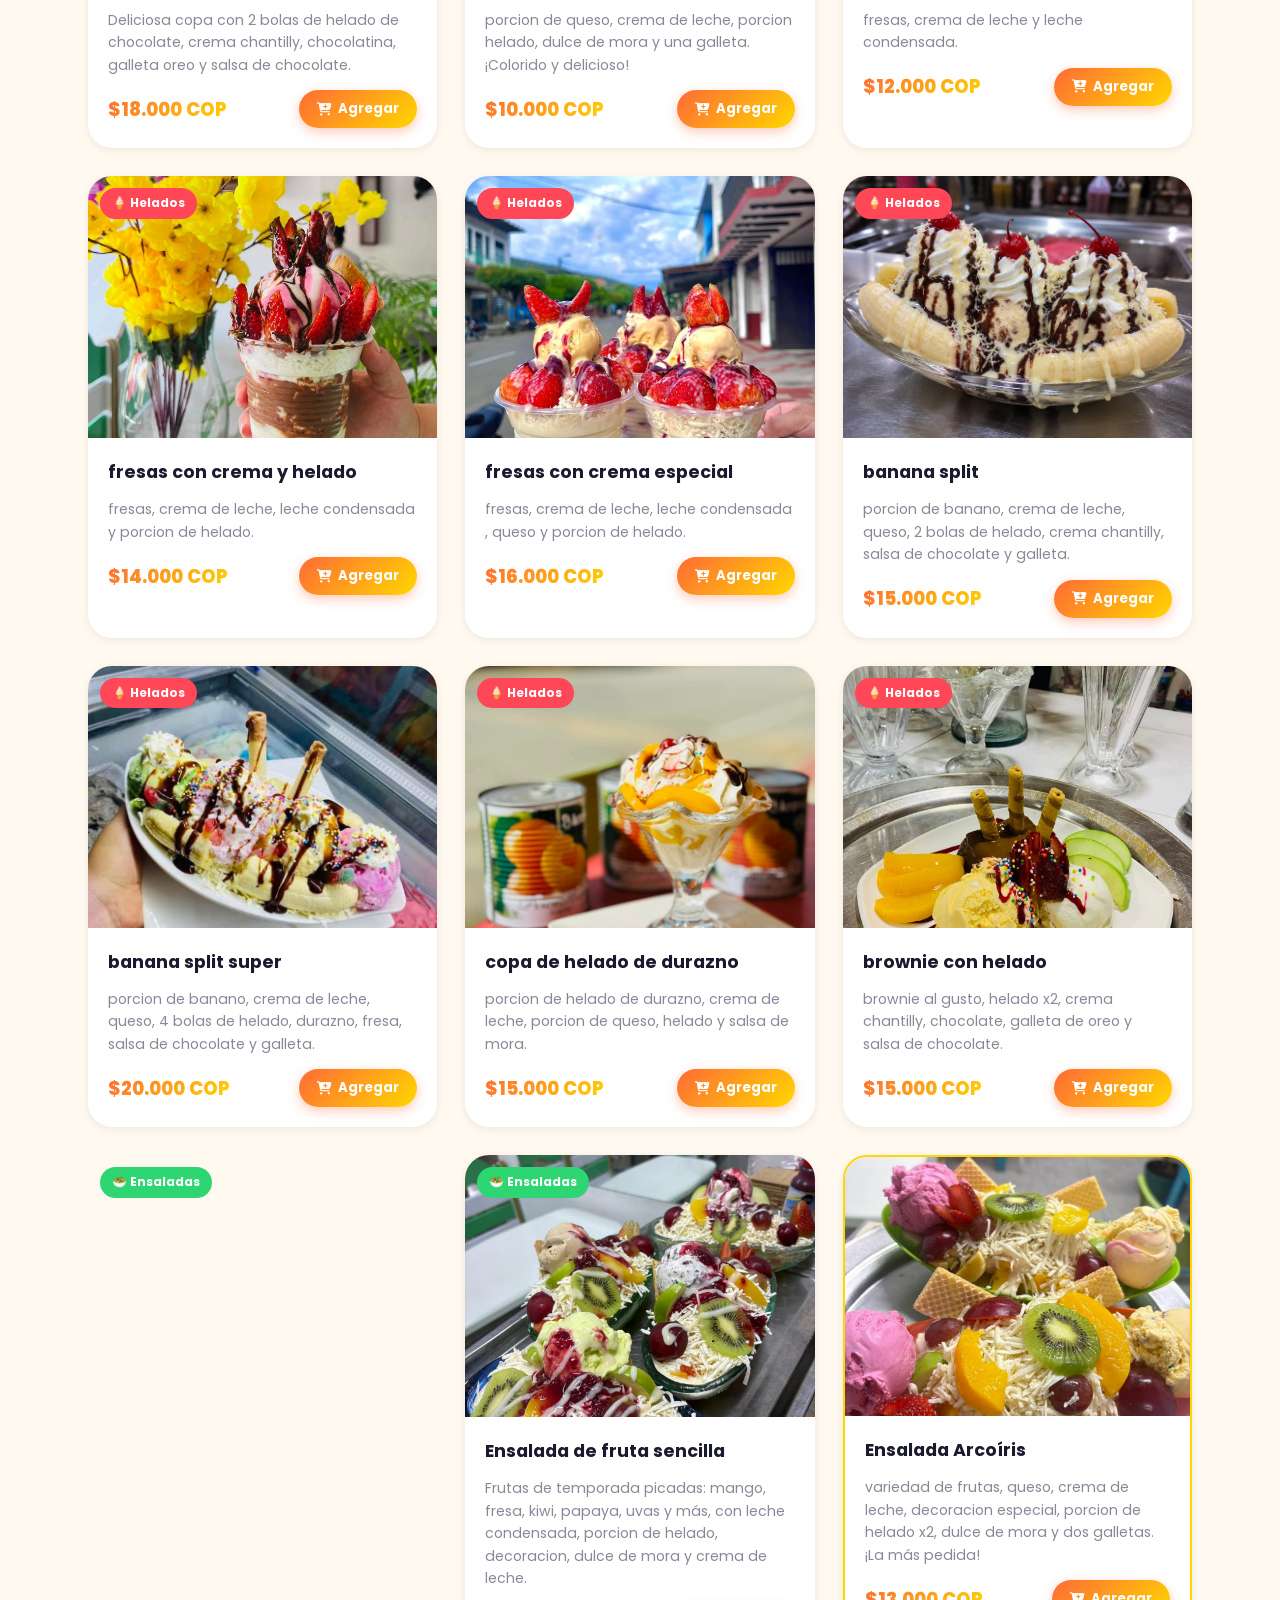
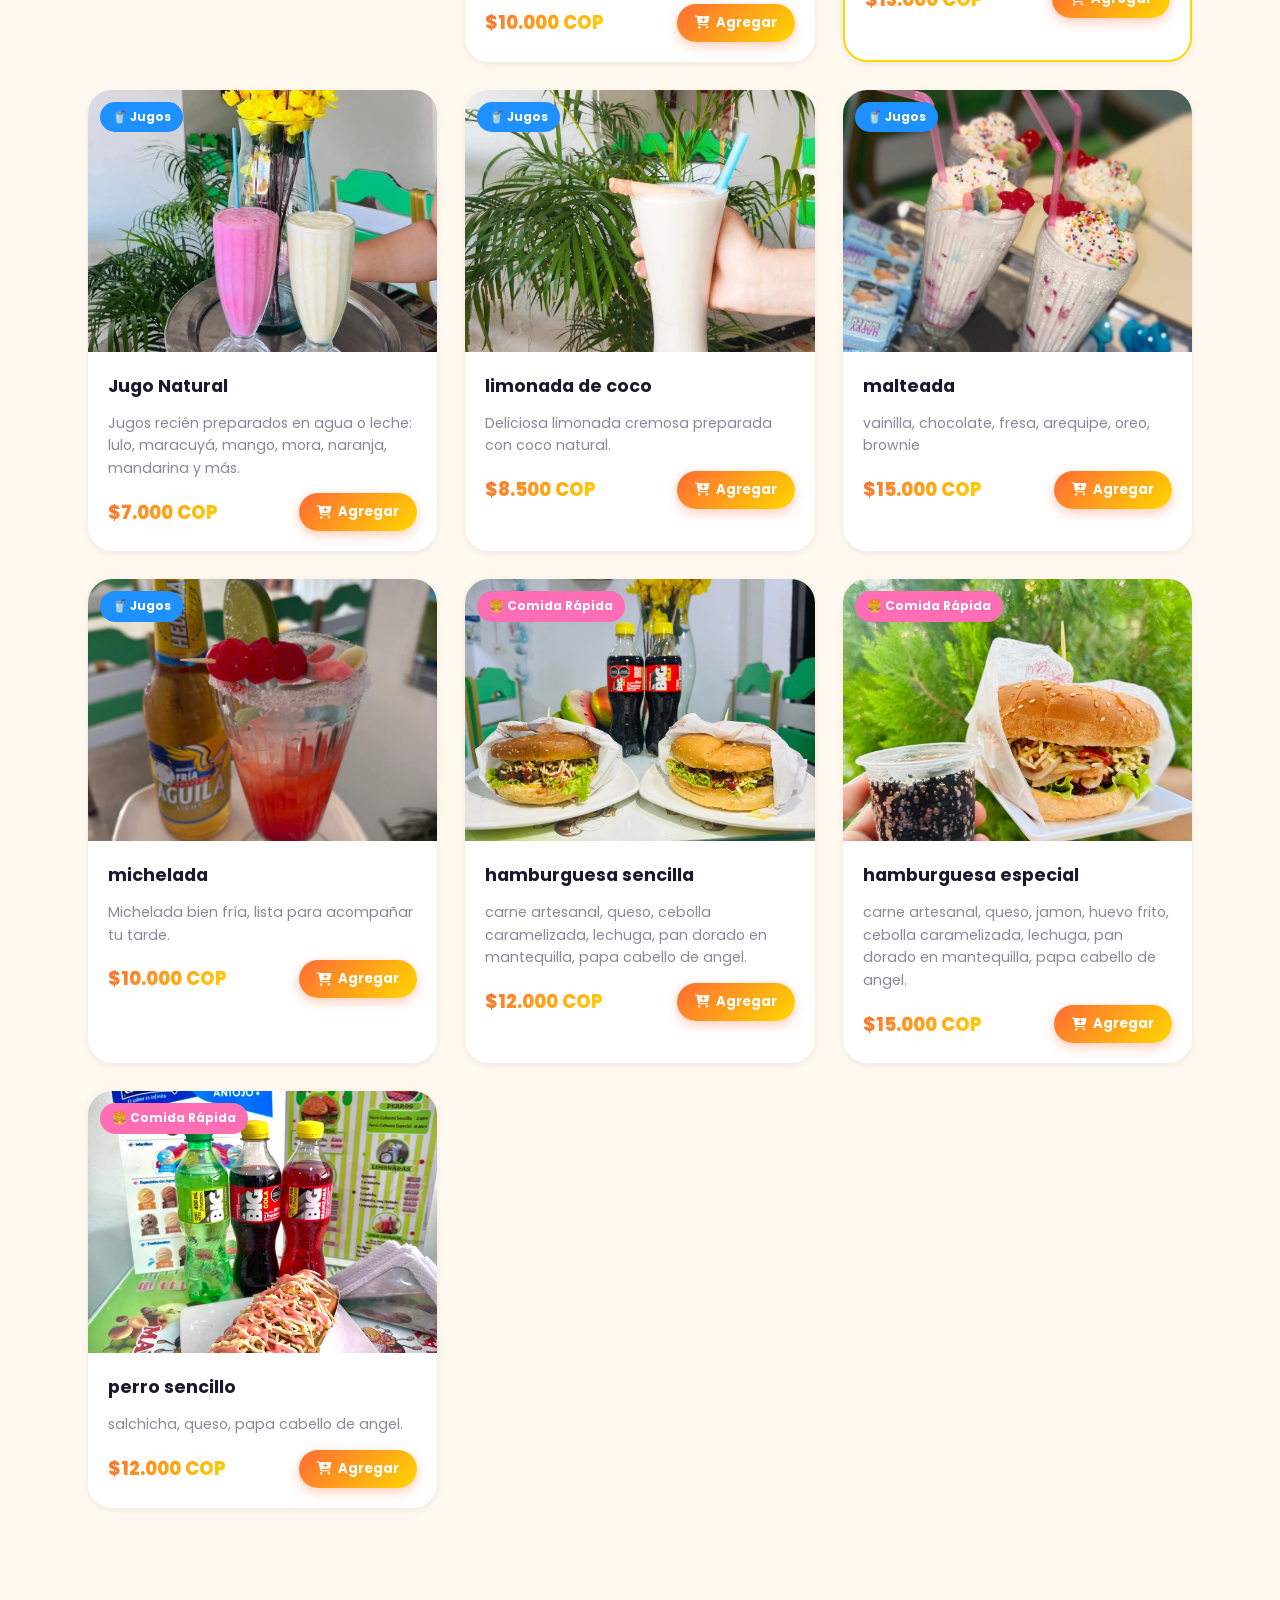
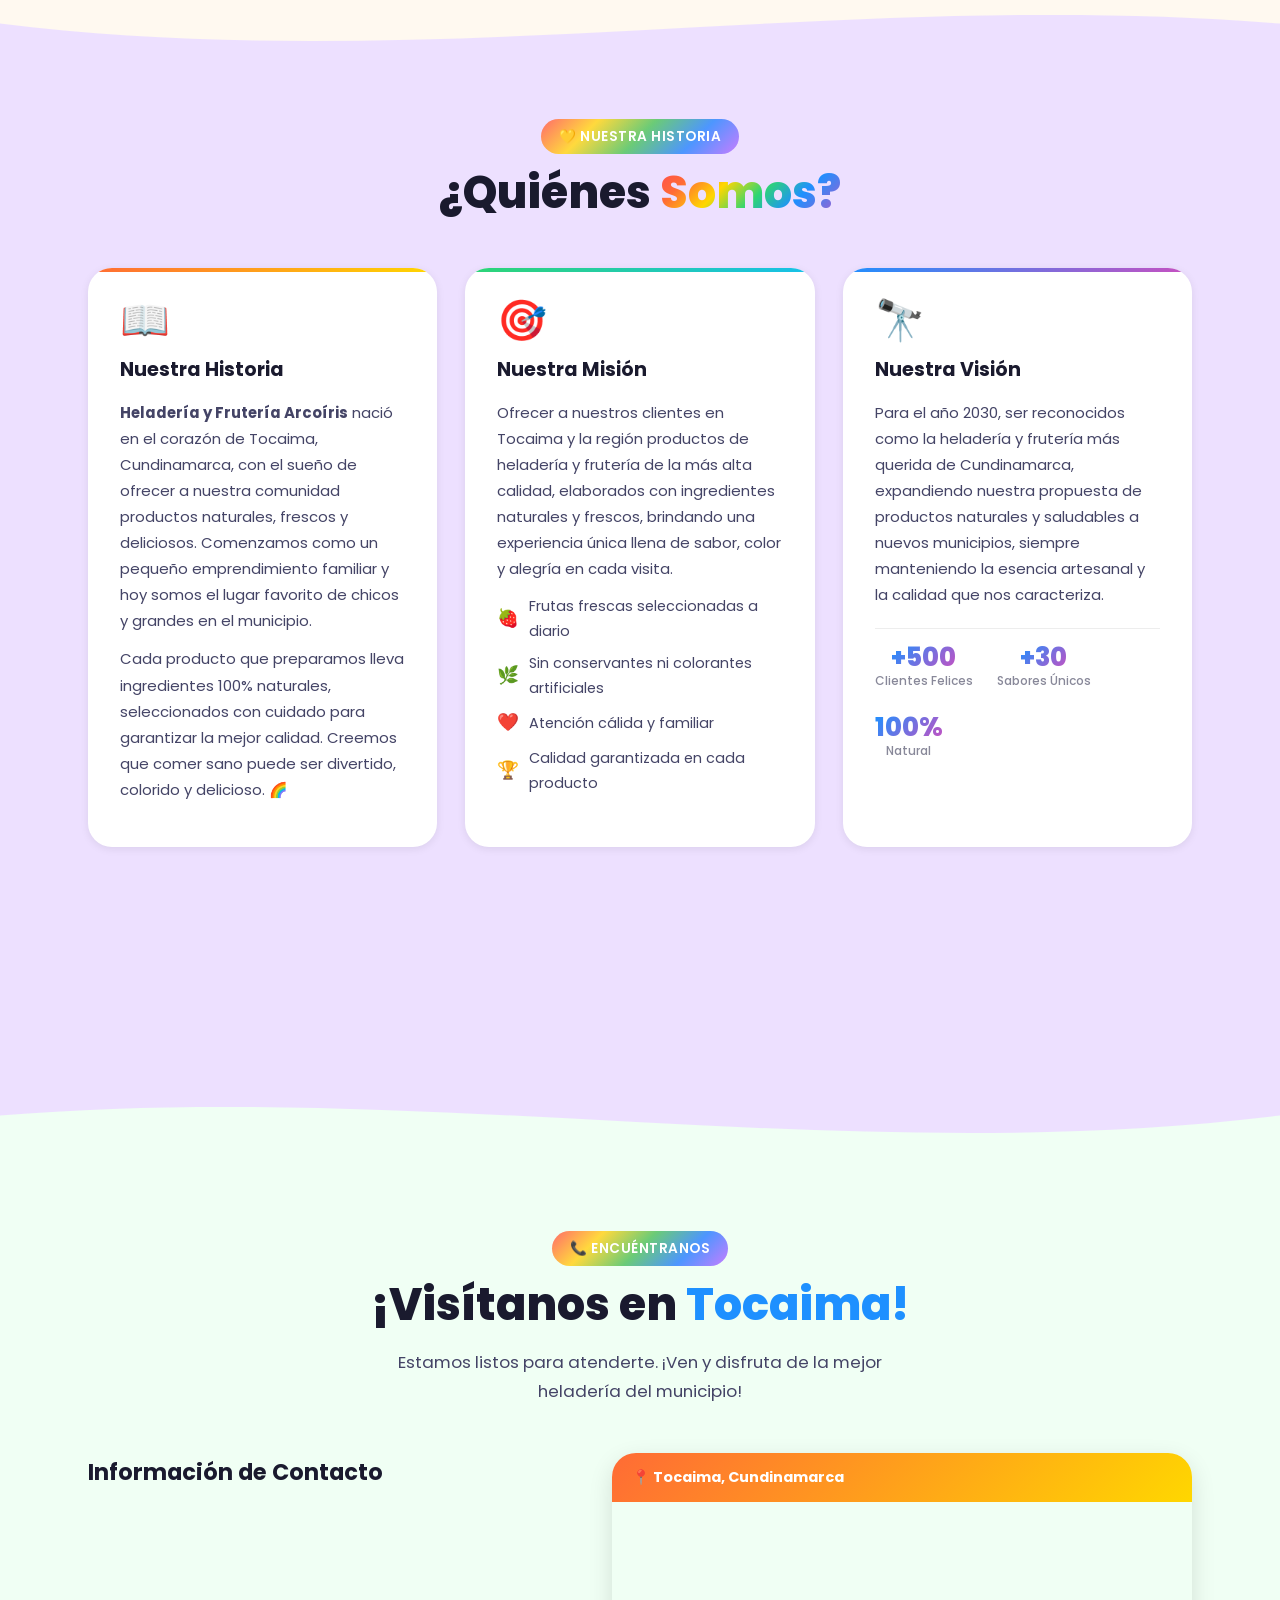
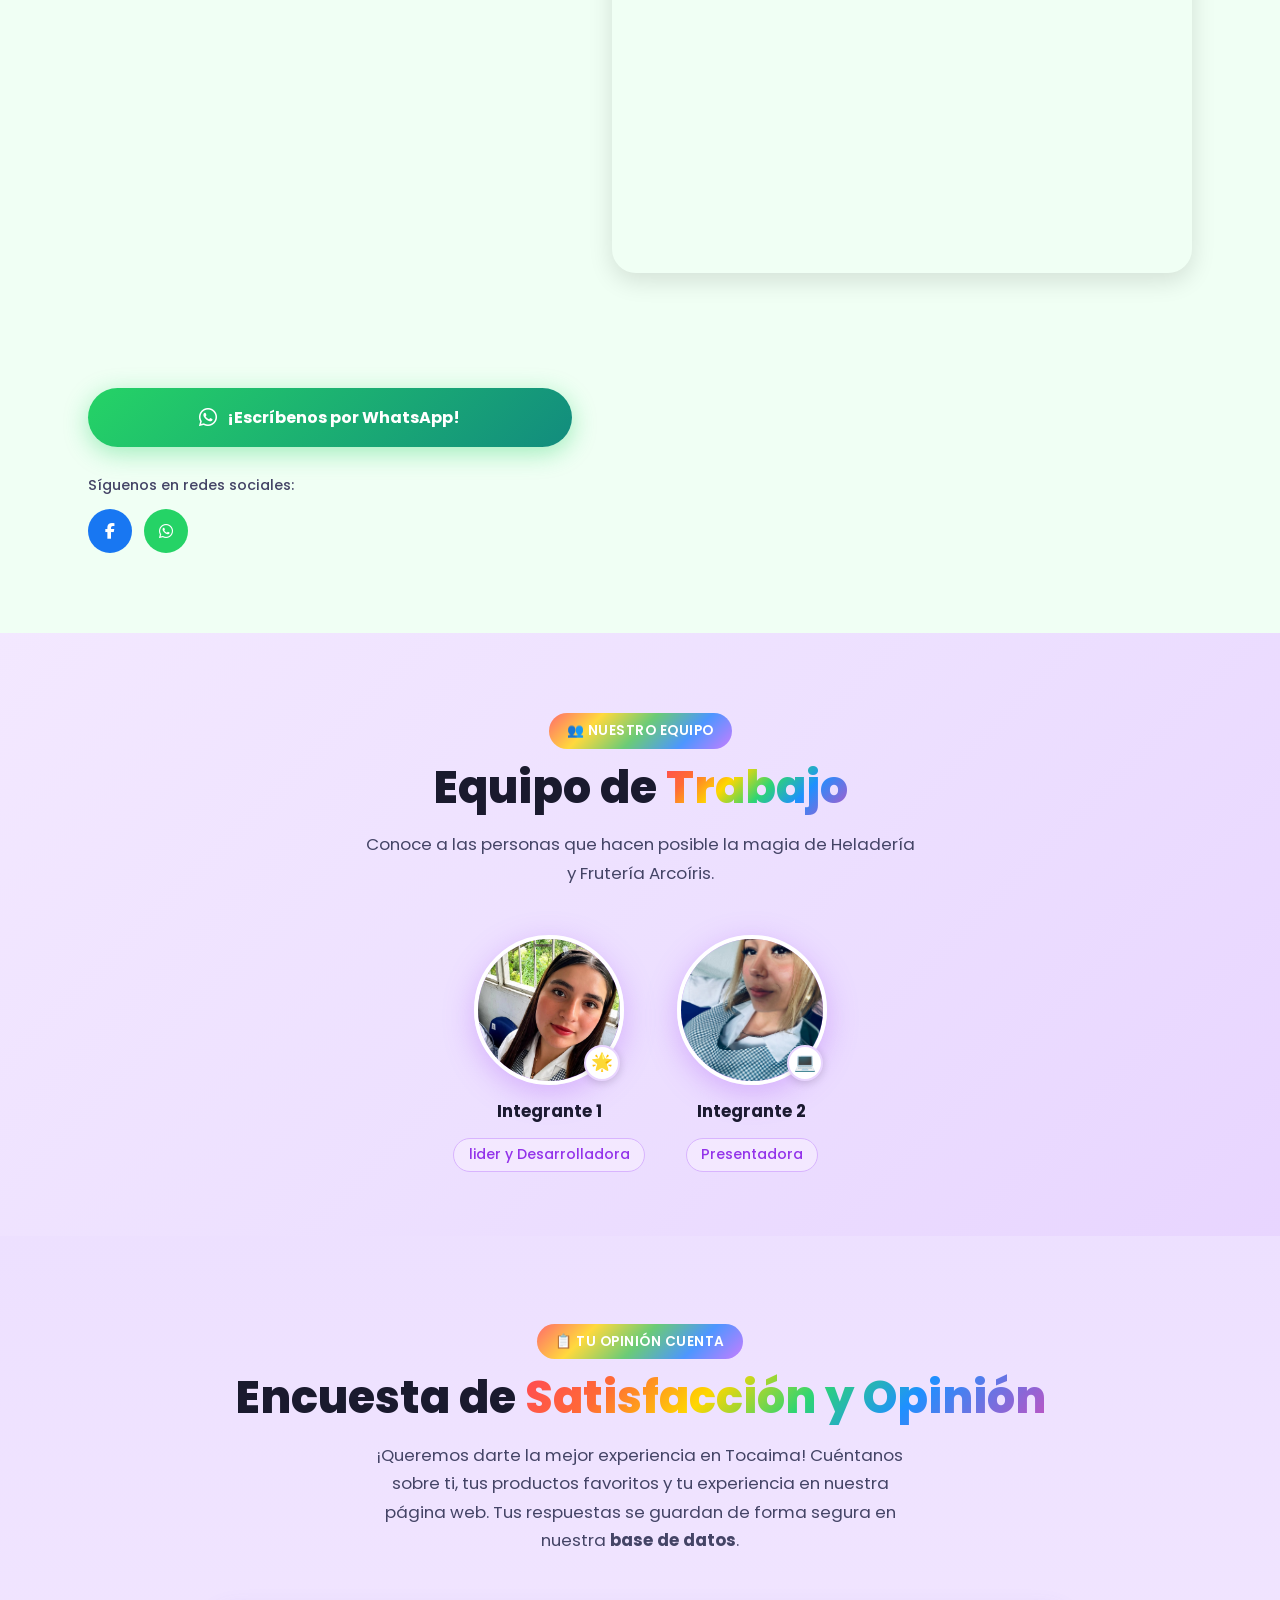
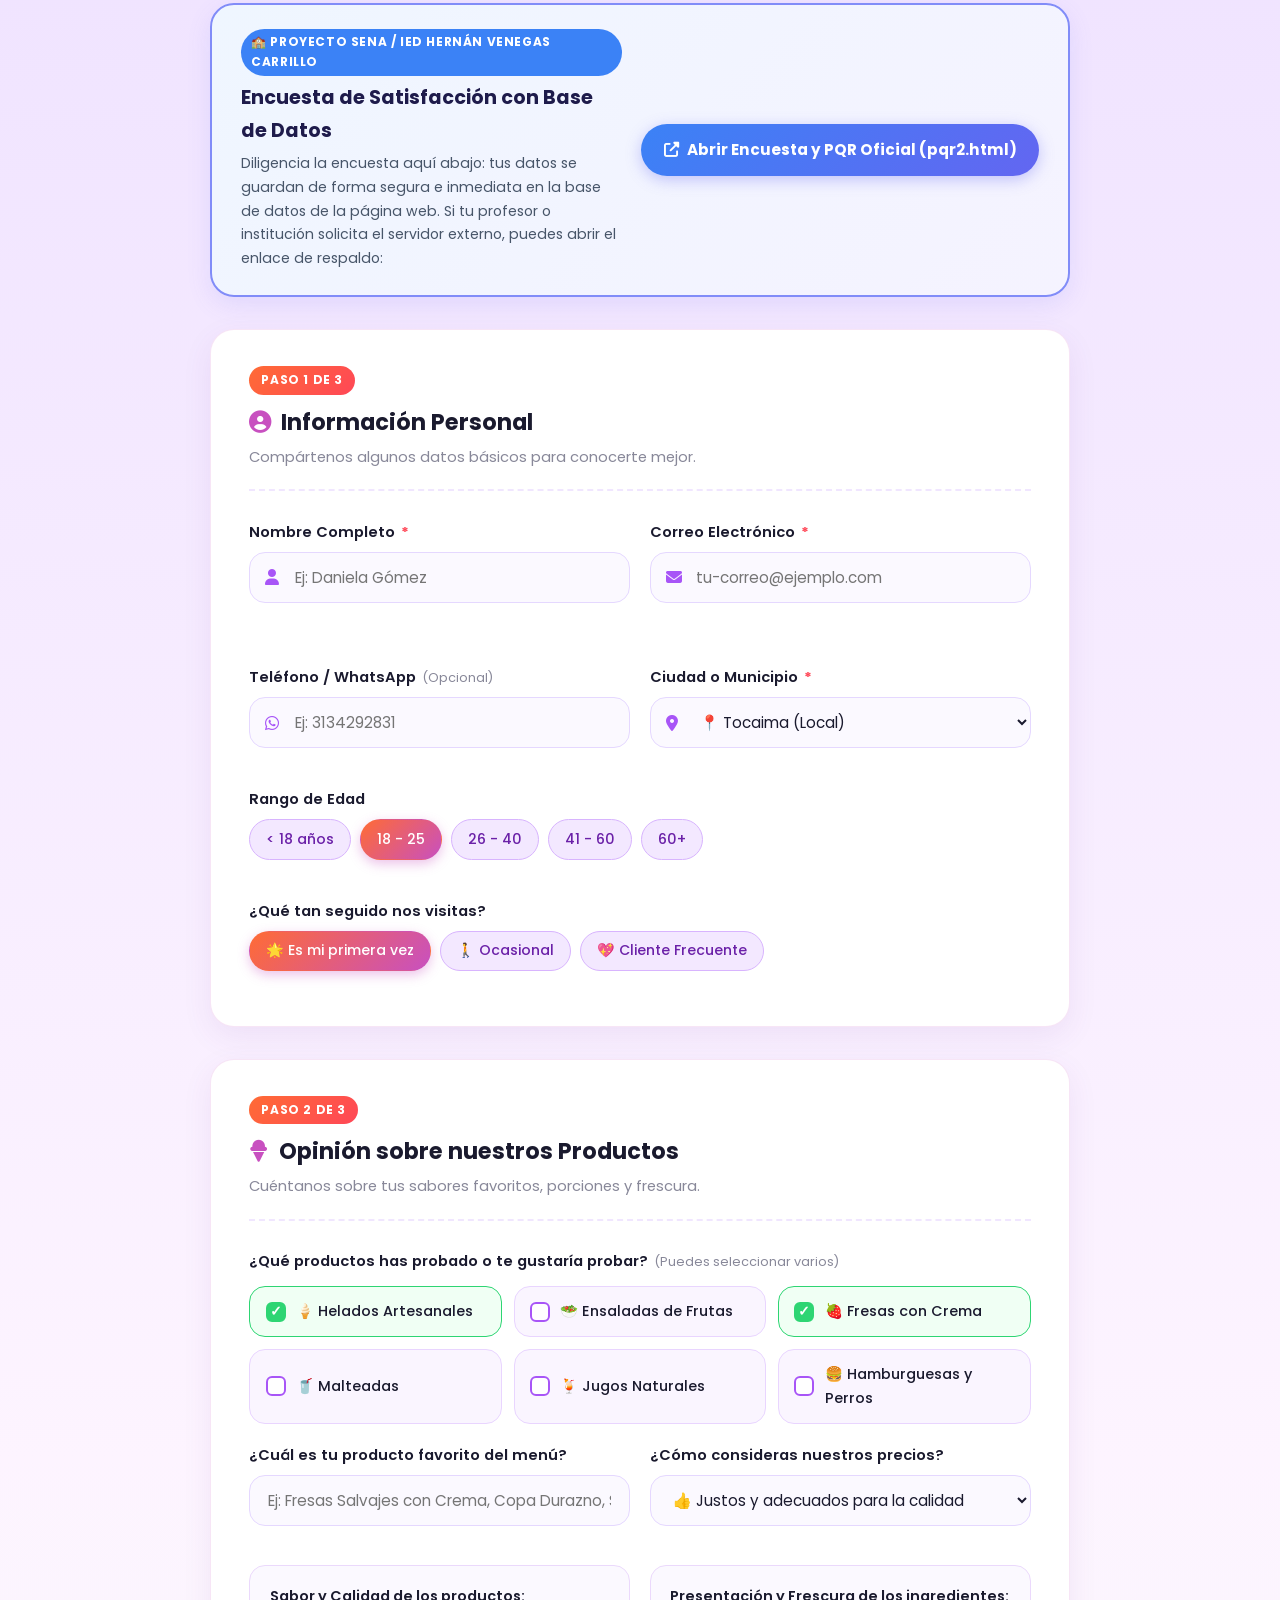
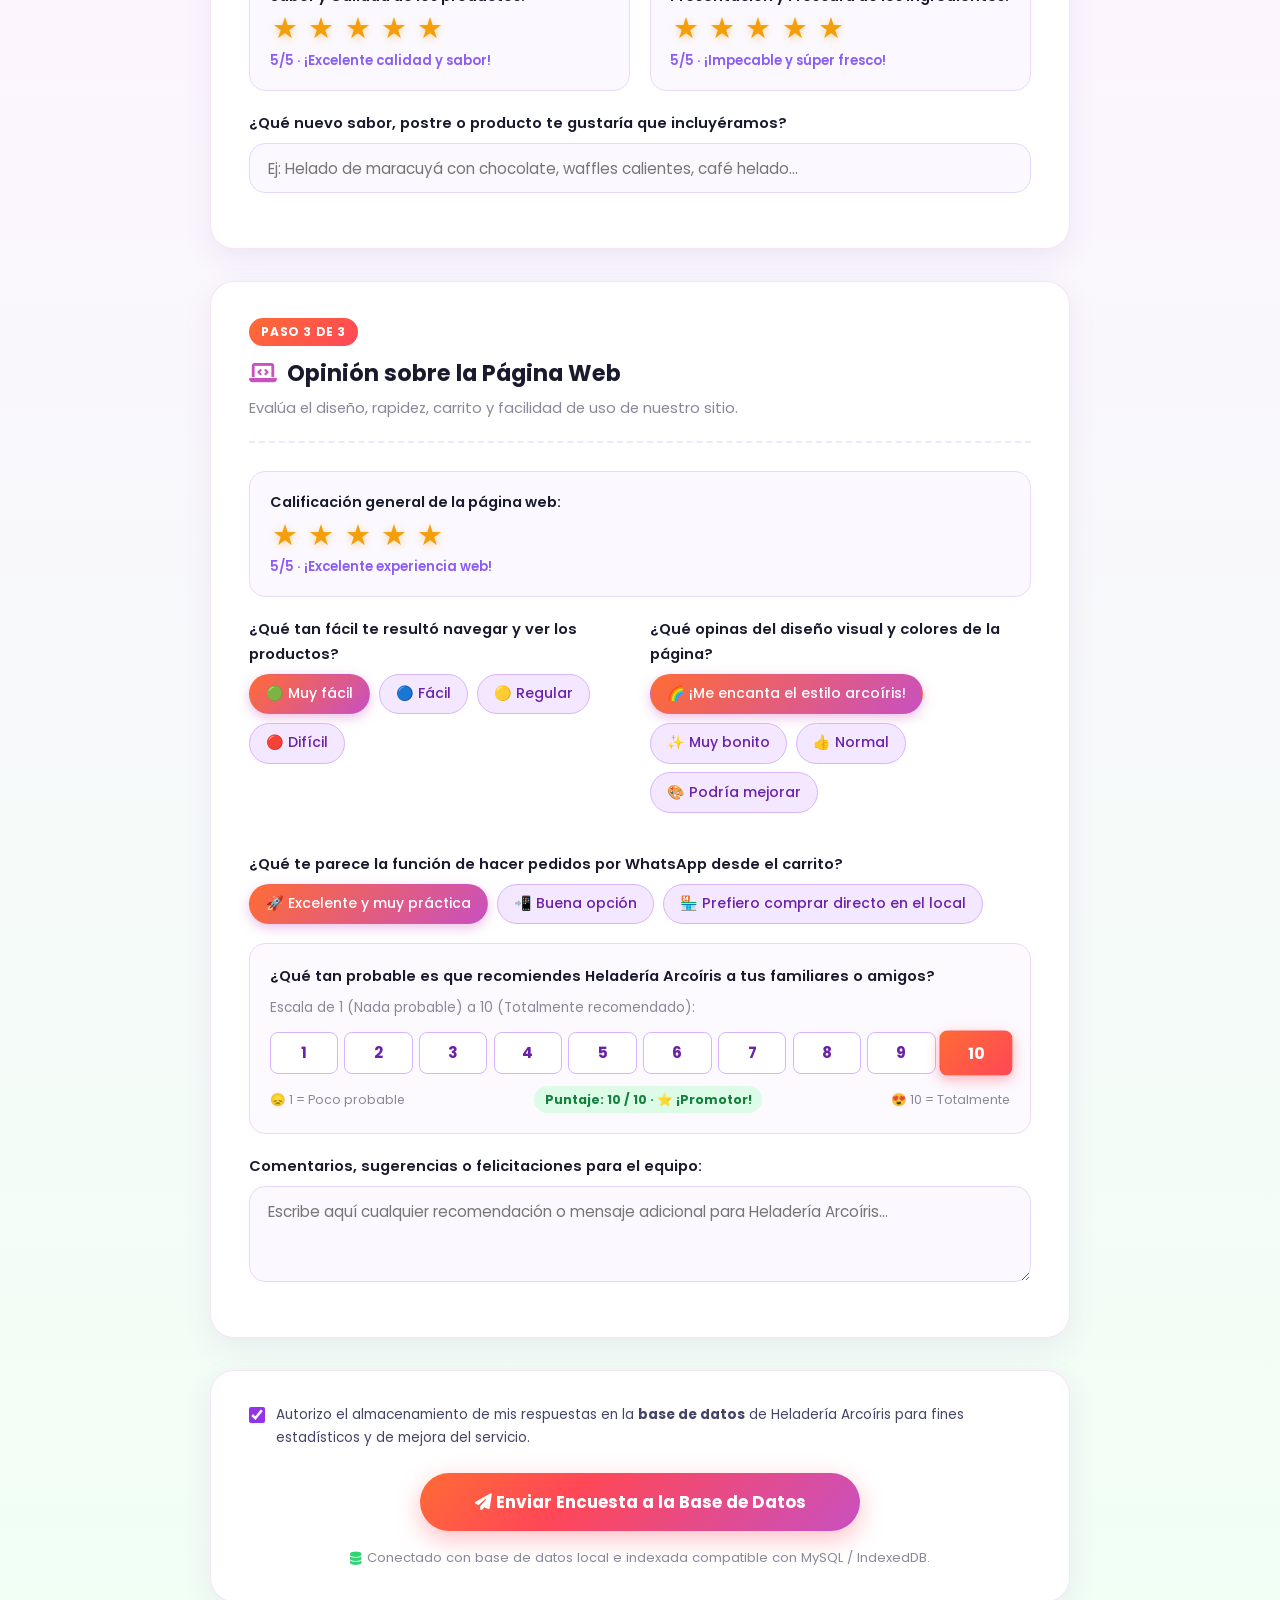
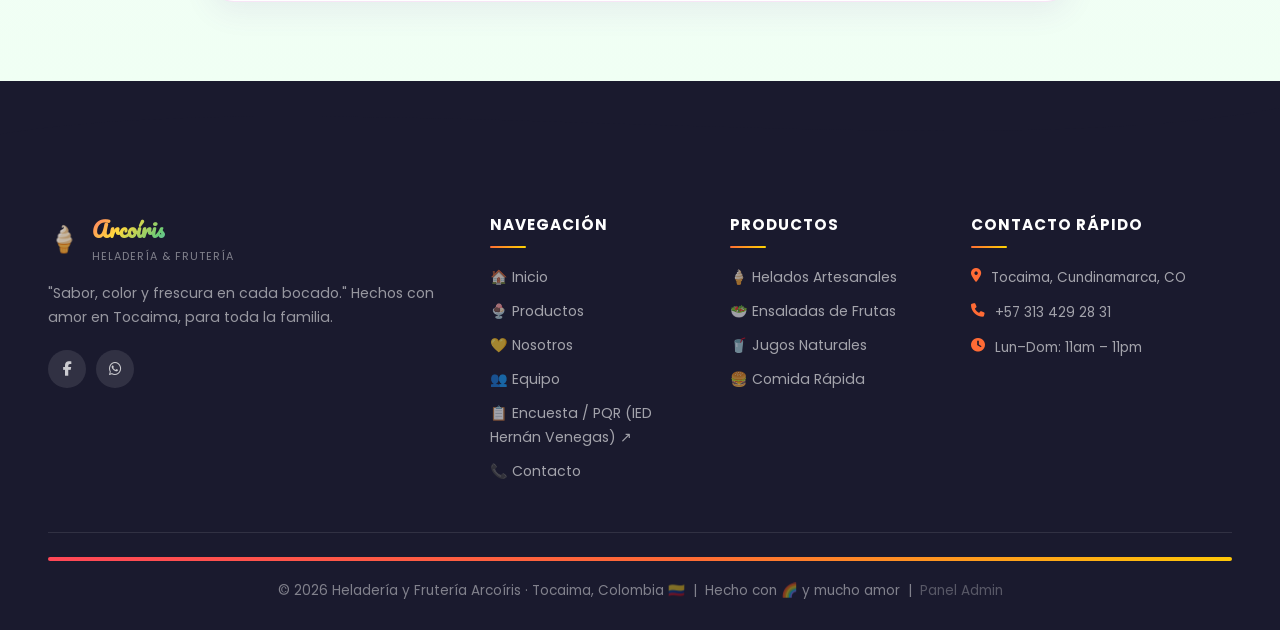
==== commit a26f742b: "fix: corregir enlace institucional a proyecto2/pqr2.html y direccionar accesos" ====
--- a/index.html
+++ b/index.html
@@ -56,7 +56,7 @@
         <li role="none"><a href="#productos" class="nav-link"        role="menuitem" id="nav-productos">🍨 Productos</a></li>
         <li role="none"><a href="#nosotros"  class="nav-link"        role="menuitem" id="nav-nosotros">💛 Nosotros</a></li>
         <li role="none"><a href="#equipo"    class="nav-link"        role="menuitem" id="nav-equipo">👥 Equipo</a></li>
-        <li role="none"><a href="#encuesta"  class="nav-link"        role="menuitem" id="nav-encuesta">📋 Encuesta</a></li>
+        <li role="none"><a href="https://iedhernanvenegascarrillo.edu.co/bases2026/proyecto2/pqr2.html" target="_blank" rel="noopener noreferrer" class="nav-link" role="menuitem" id="nav-encuesta">📋 Encuesta / PQR ↗</a></li>
         <li role="none"><a href="#contacto"  class="nav-link"        role="menuitem" id="nav-contacto">📞 Contacto</a></li>
       </ul>
 
@@ -102,8 +102,8 @@
           <a href="#productos" class="btn btn-primary" id="hero-btn-productos">
             🍨 Ver Productos
           </a>
-          <a href="#encuesta" class="btn btn-outline" id="hero-btn-encuesta" style="border-color:#C850C0; color:#C850C0;">
-            📋 Llenar Encuesta
+          <a href="https://iedhernanvenegascarrillo.edu.co/bases2026/proyecto2/pqr2.html" target="_blank" rel="noopener noreferrer" class="btn btn-outline" id="hero-btn-encuesta" style="border-color:#C850C0; color:#C850C0;">
+            📋 Encuesta / PQR ↗
           </a>
           <a href="#contacto" class="btn btn-outline" id="hero-btn-contacto">
             📞 Contáctanos
@@ -499,8 +499,8 @@
               Diligencia la encuesta aquí abajo: tus datos se guardan de forma segura e inmediata en la base de datos de la página web. Si tu profesor o institución solicita el servidor externo, puedes abrir el enlace de respaldo:
             </p>
           </div>
-          <a href="https://iedhernanvenegascarrillo.edu.co/bases2026/provecto2/pqr2.html" target="_blank" rel="noopener noreferrer" class="btn-inst-redirect">
-            <i class="fas fa-external-link-alt"></i> Enlace Externo pqr2.html
+          <a href="https://iedhernanvenegascarrillo.edu.co/bases2026/proyecto2/pqr2.html" target="_blank" rel="noopener noreferrer" class="btn-inst-redirect">
+            <i class="fas fa-external-link-alt"></i> Abrir Encuesta y PQR Oficial (pqr2.html)
           </a>
         </div>
 
@@ -856,7 +856,7 @@
             </div>
           </div>
           <div class="success-actions">
-            <a href="https://iedhernanvenegascarrillo.edu.co/bases2026/provecto2/pqr2.html" target="_blank" rel="noopener noreferrer" class="btn btn-primary" id="btnGoToInstitution">
+            <a href="https://iedhernanvenegascarrillo.edu.co/bases2026/proyecto2/pqr2.html" target="_blank" rel="noopener noreferrer" class="btn btn-primary" id="btnGoToInstitution">
               <i class="fas fa-external-link-alt"></i> Ir a pqr2.html Institucional
             </a>
             <button type="button" class="btn btn-outline" id="btnSurveyNew">
@@ -914,7 +914,7 @@
             <li><a href="#productos" id="footer-nav-productos">🍨 Productos</a></li>
             <li><a href="#nosotros"  id="footer-nav-nosotros">💛 Nosotros</a></li>
             <li><a href="#equipo"    id="footer-nav-equipo">👥 Equipo</a></li>
-            <li><a href="#encuesta"  id="footer-nav-encuesta">📋 Encuesta de Satisfacción</a></li>
+            <li><a href="https://iedhernanvenegascarrillo.edu.co/bases2026/proyecto2/pqr2.html" target="_blank" rel="noopener noreferrer" id="footer-nav-encuesta">📋 Encuesta / PQR (IED Hernán Venegas) ↗</a></li>
             <li><a href="#contacto"  id="footer-nav-contacto">📞 Contacto</a></li>
           </ul>
         </div>
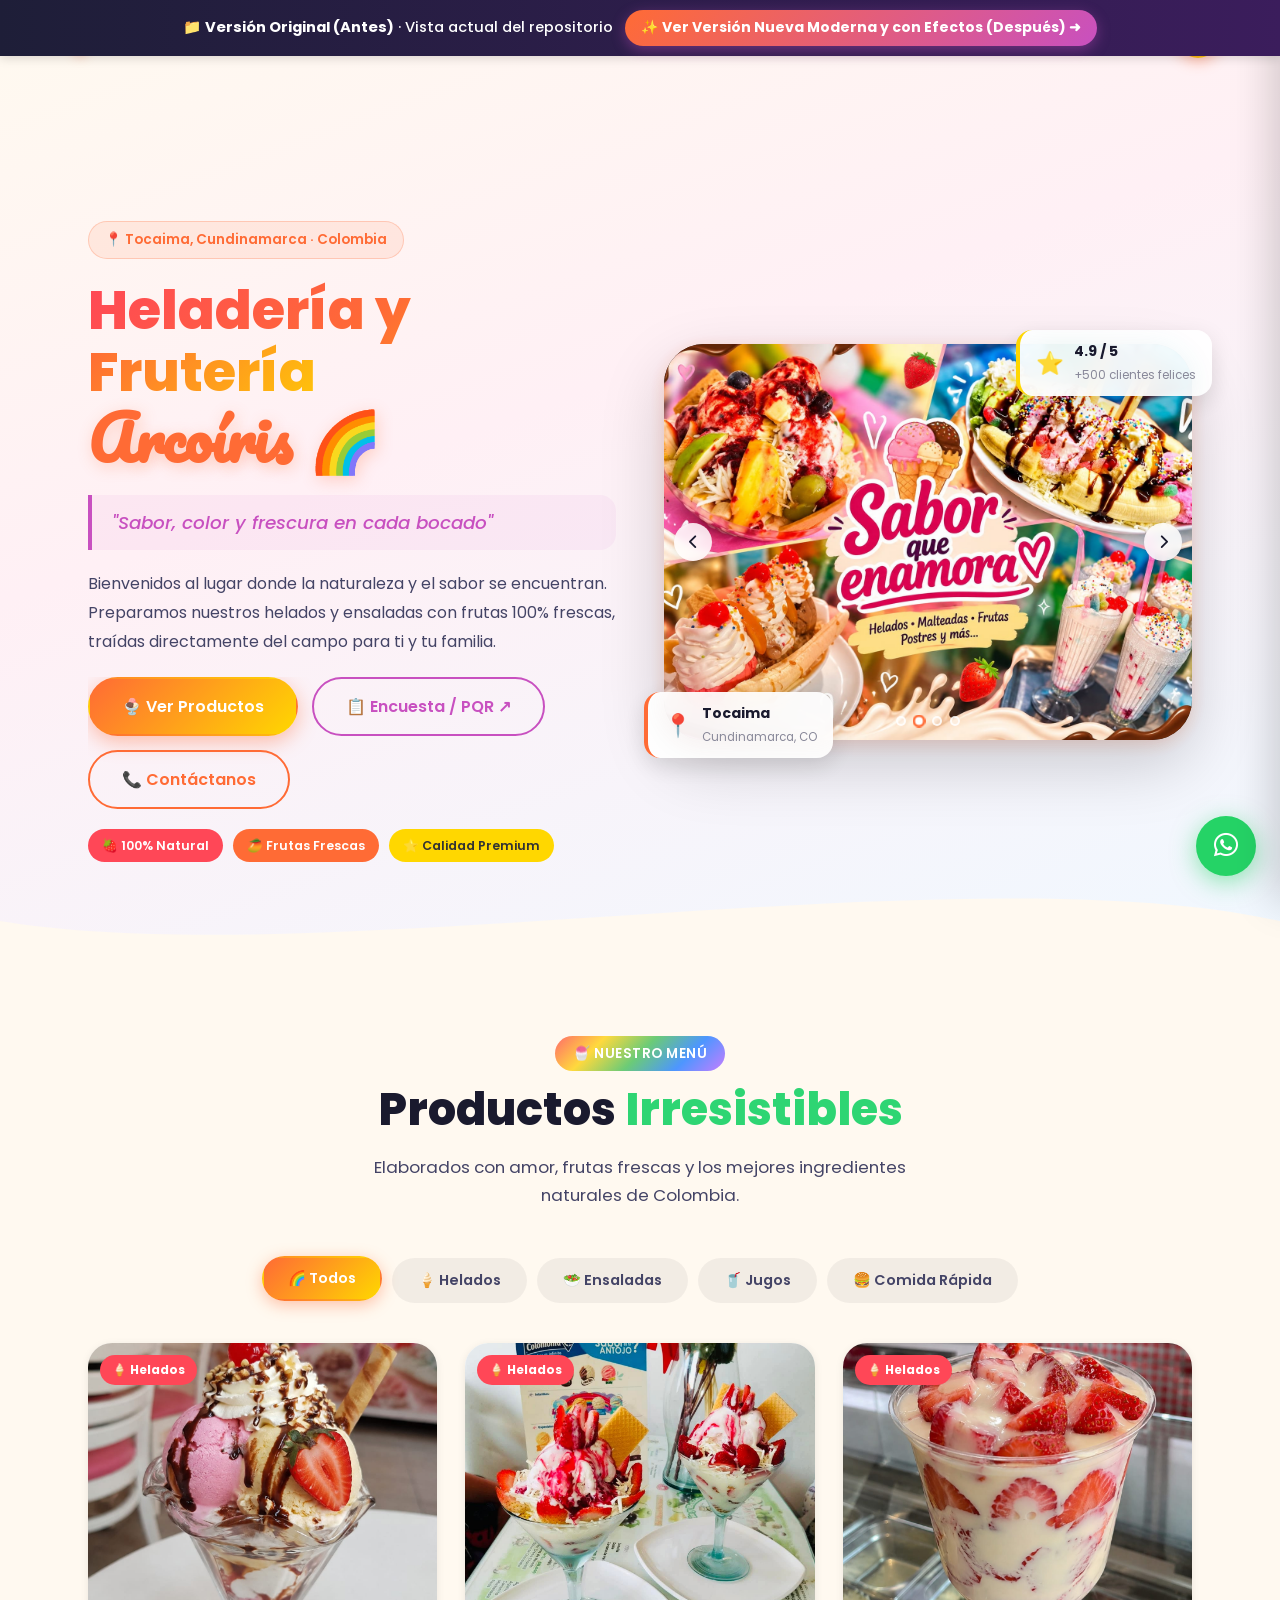
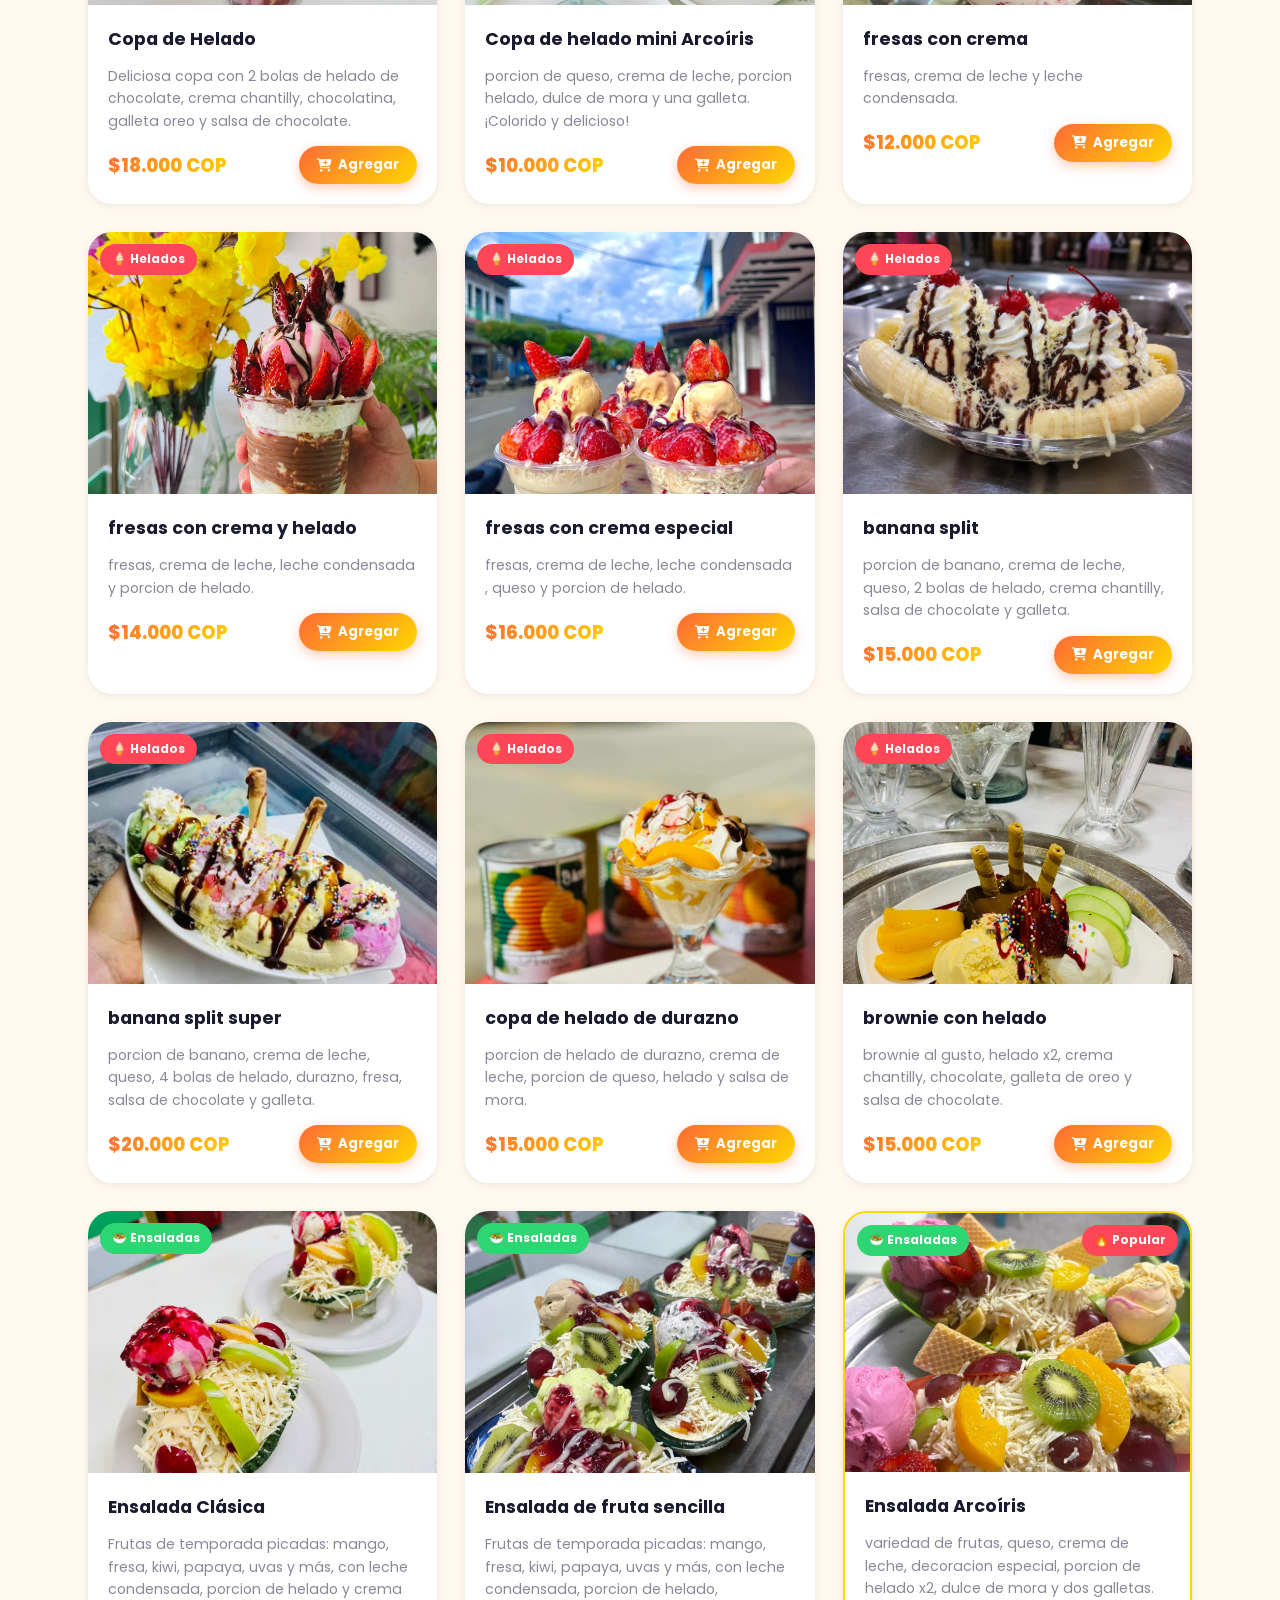
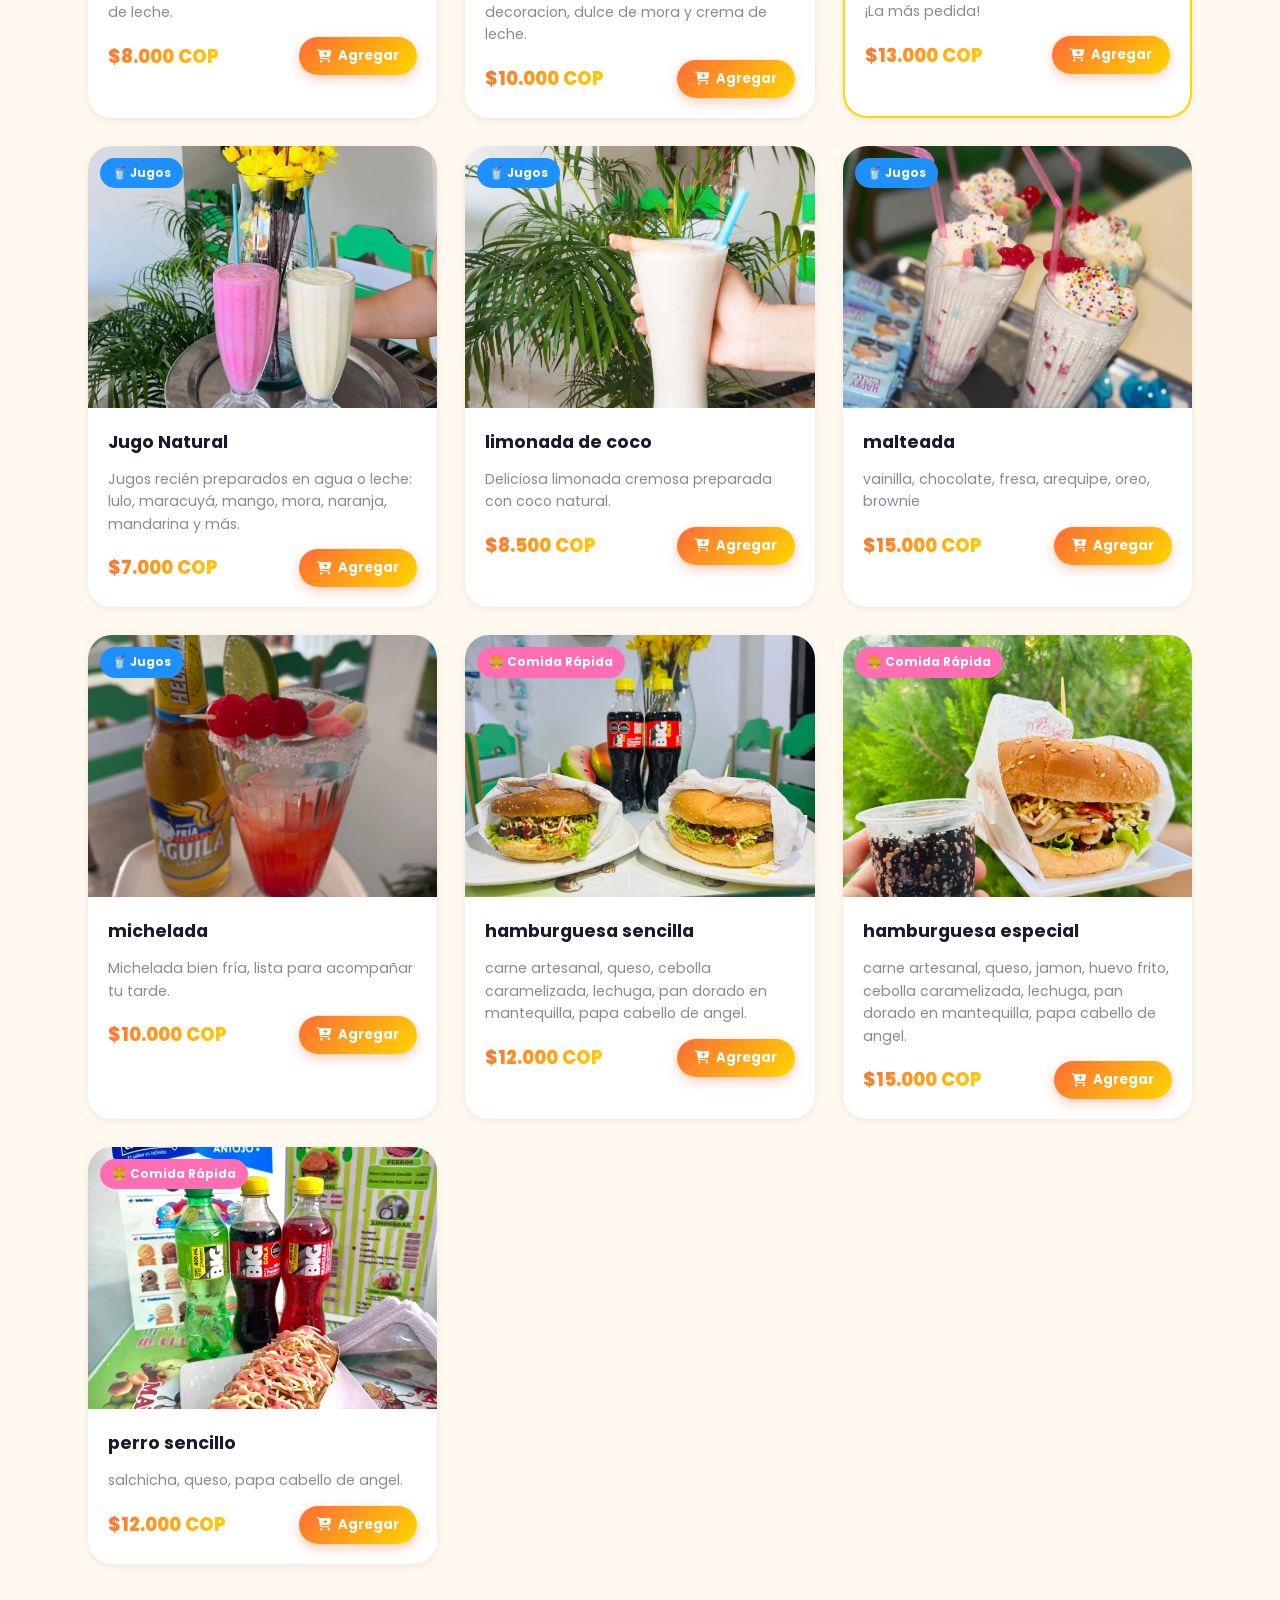
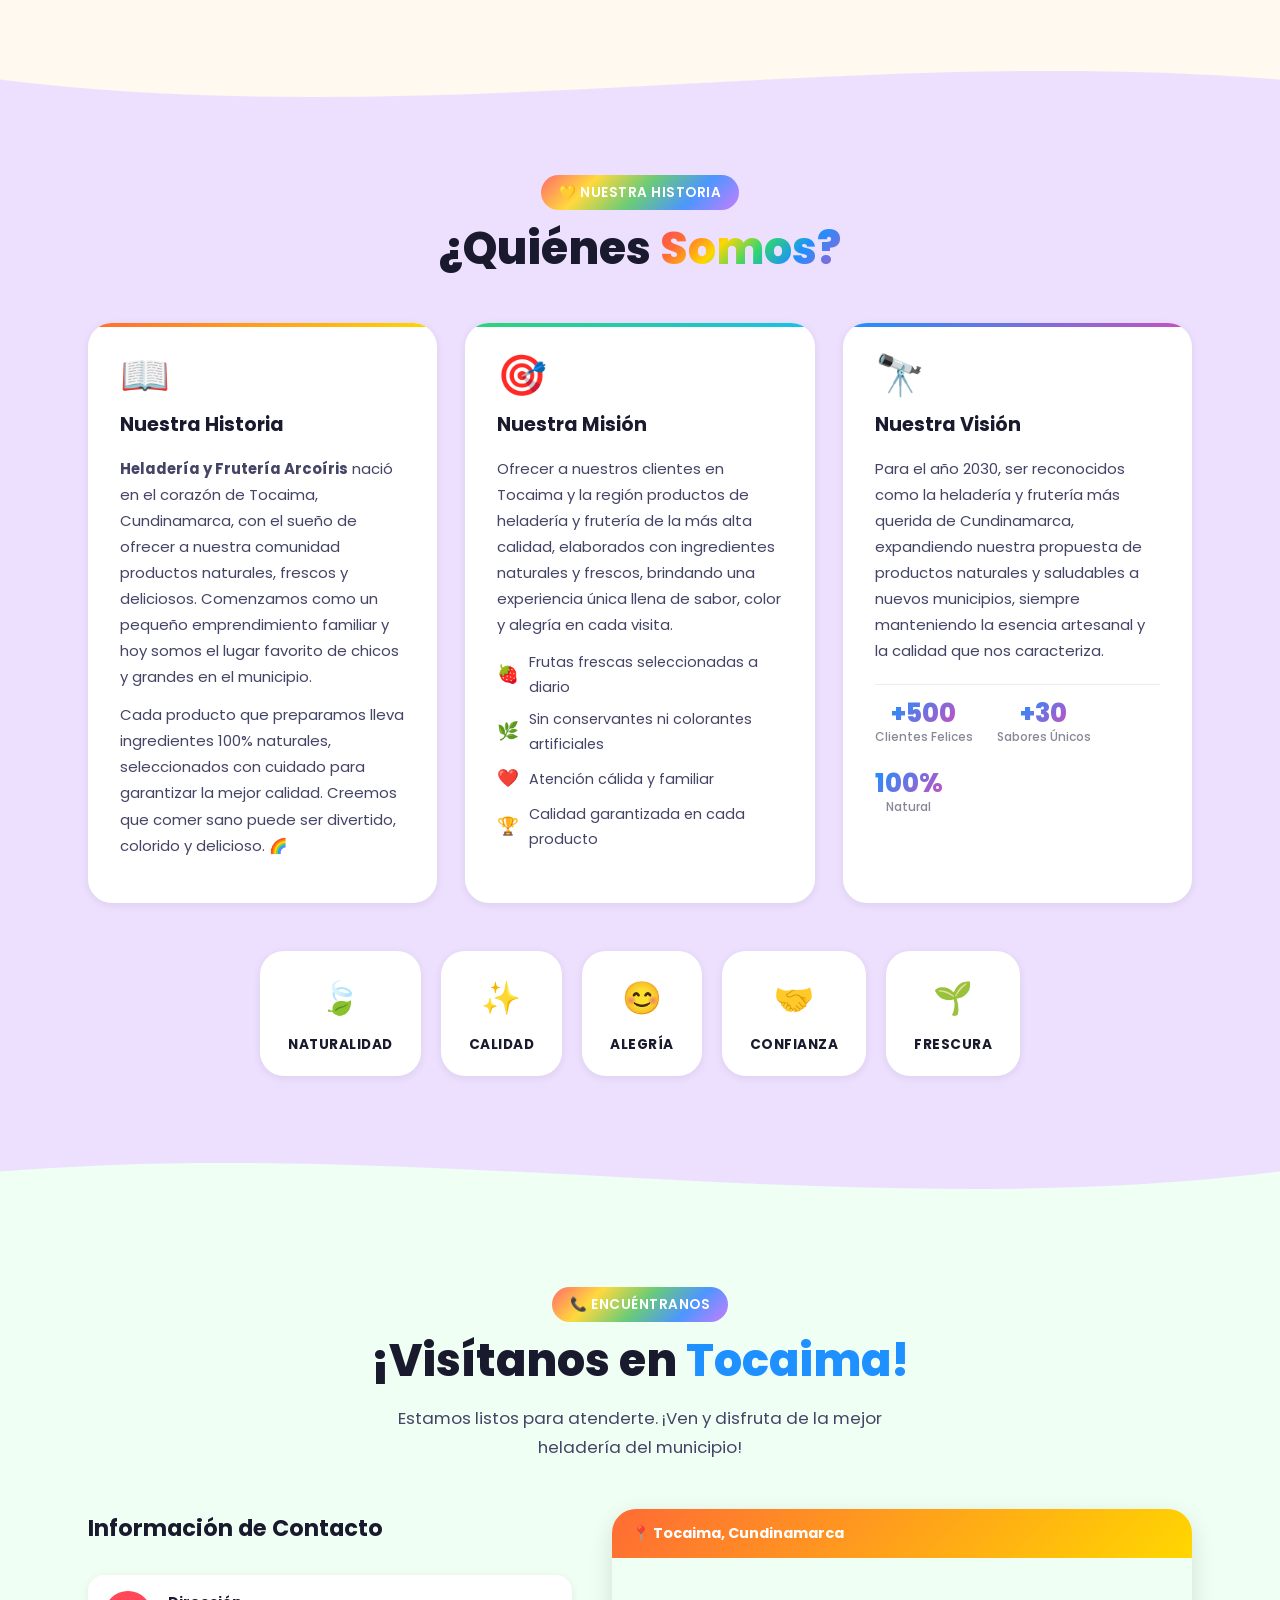
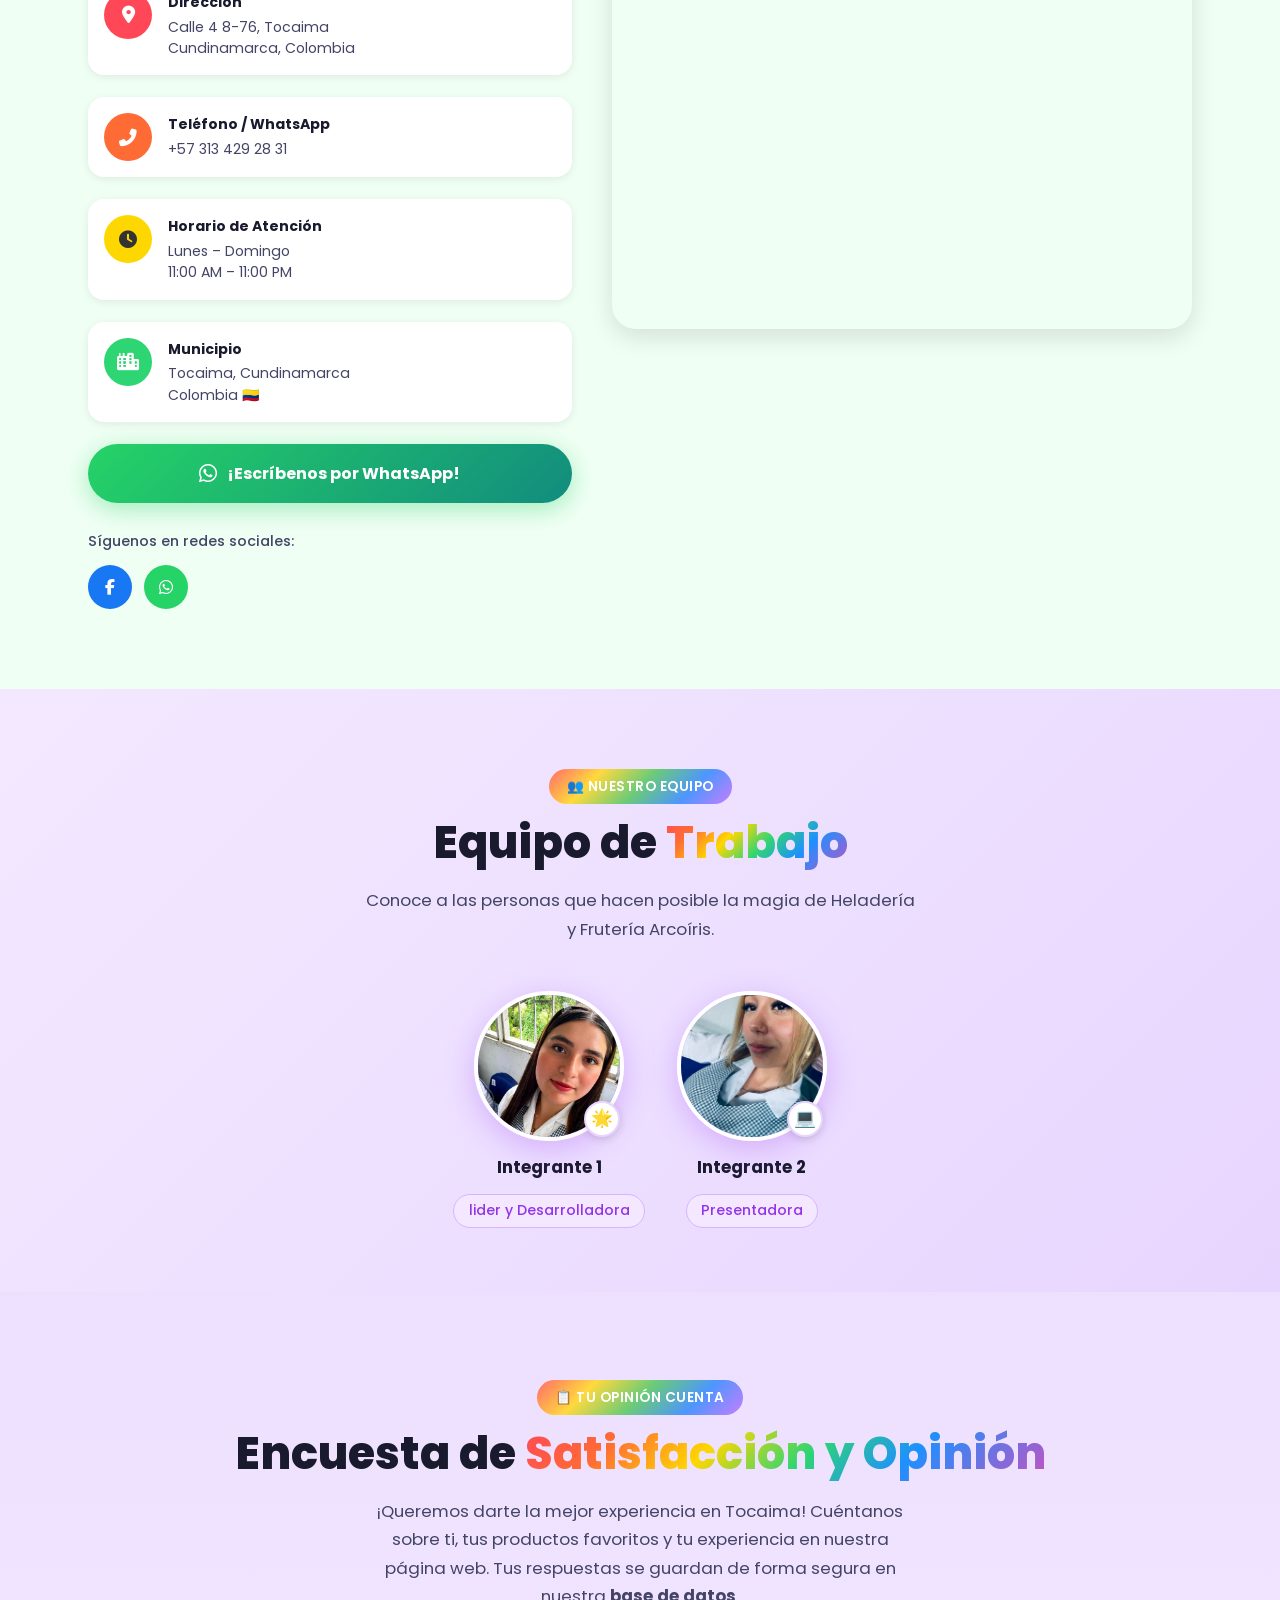
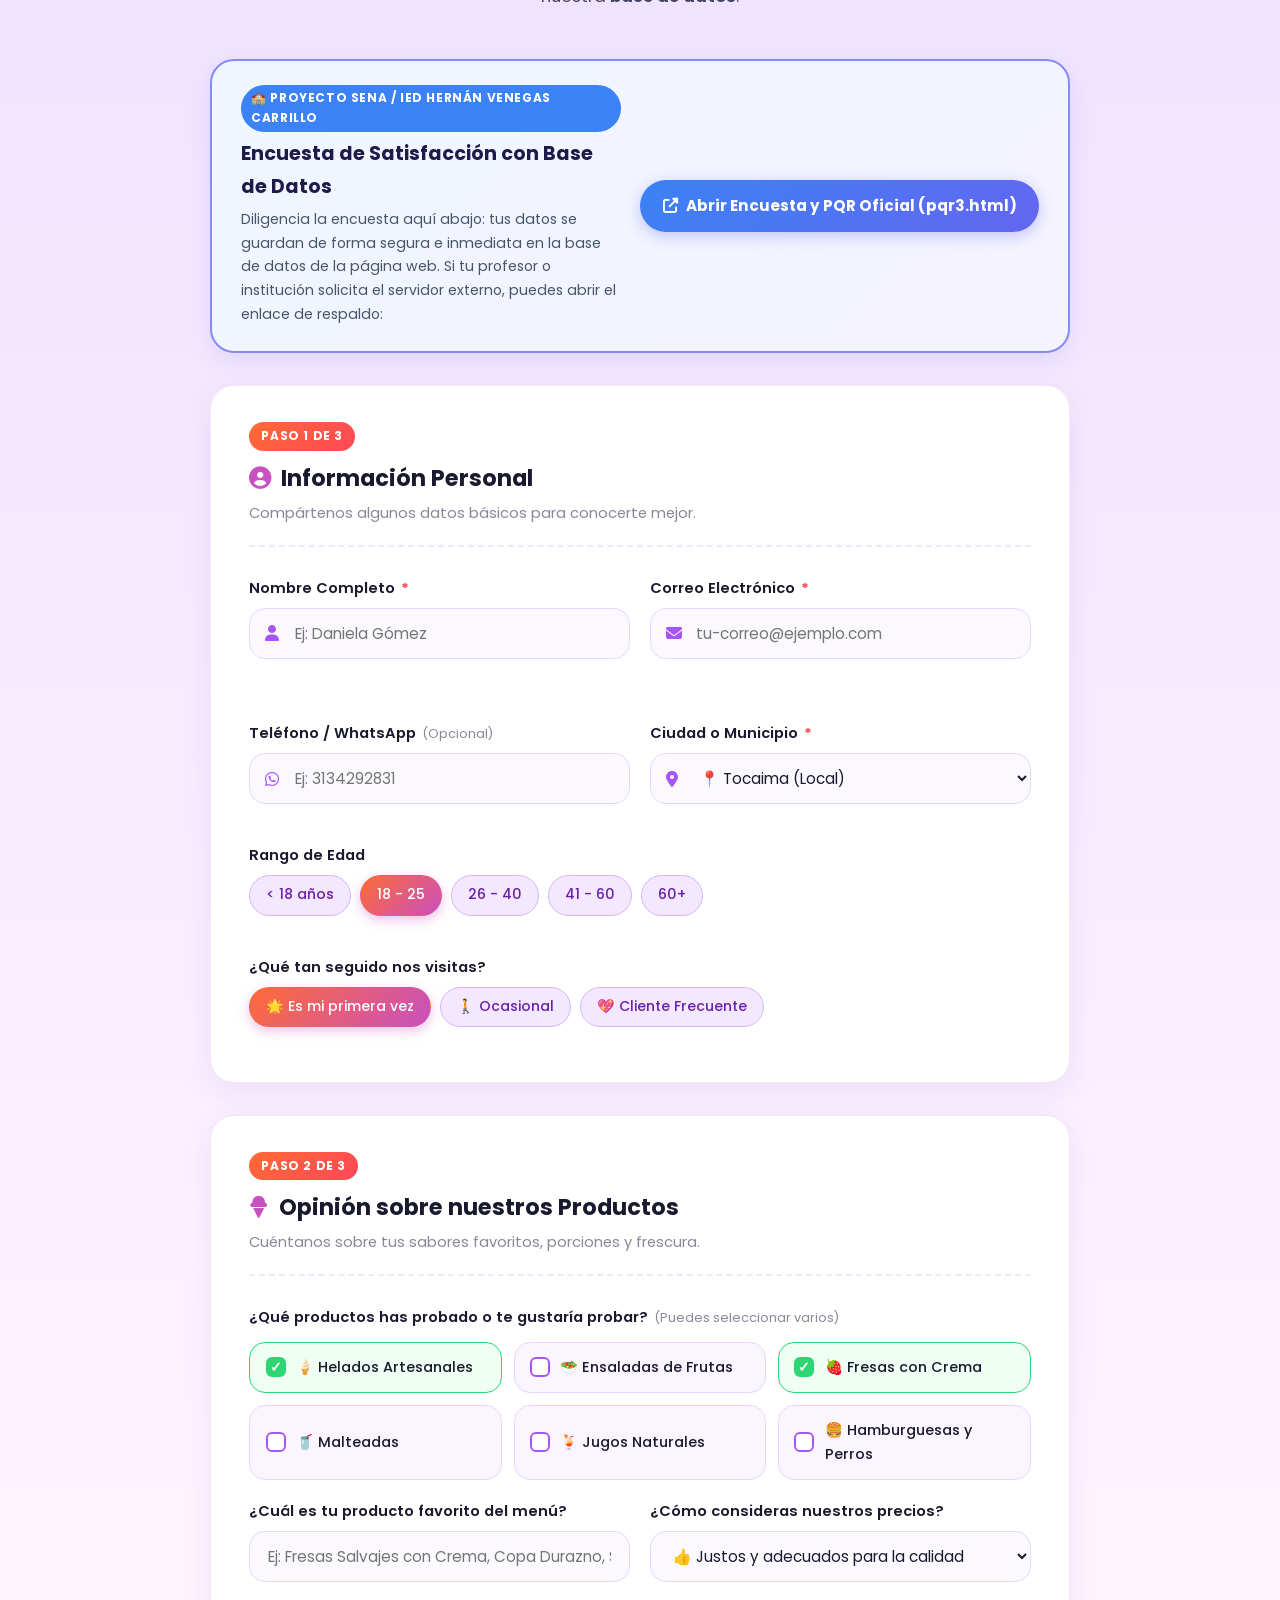
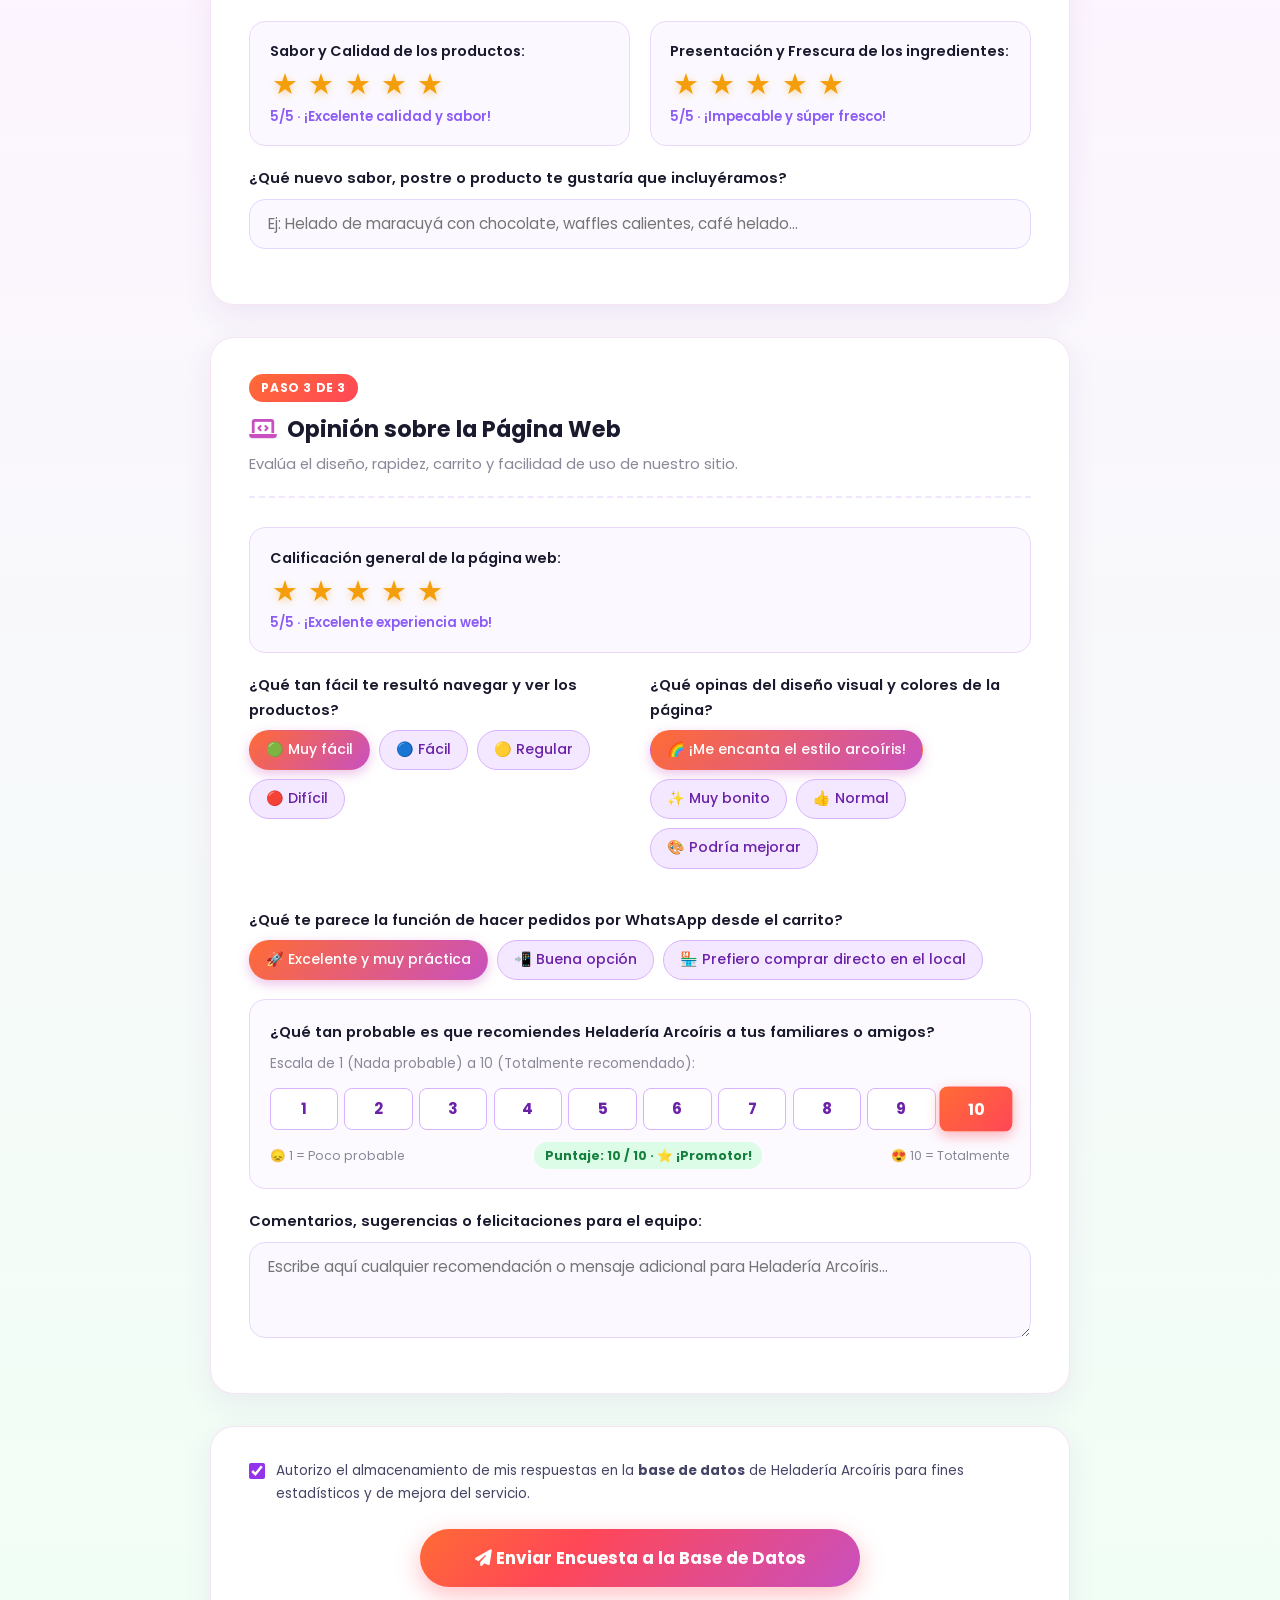
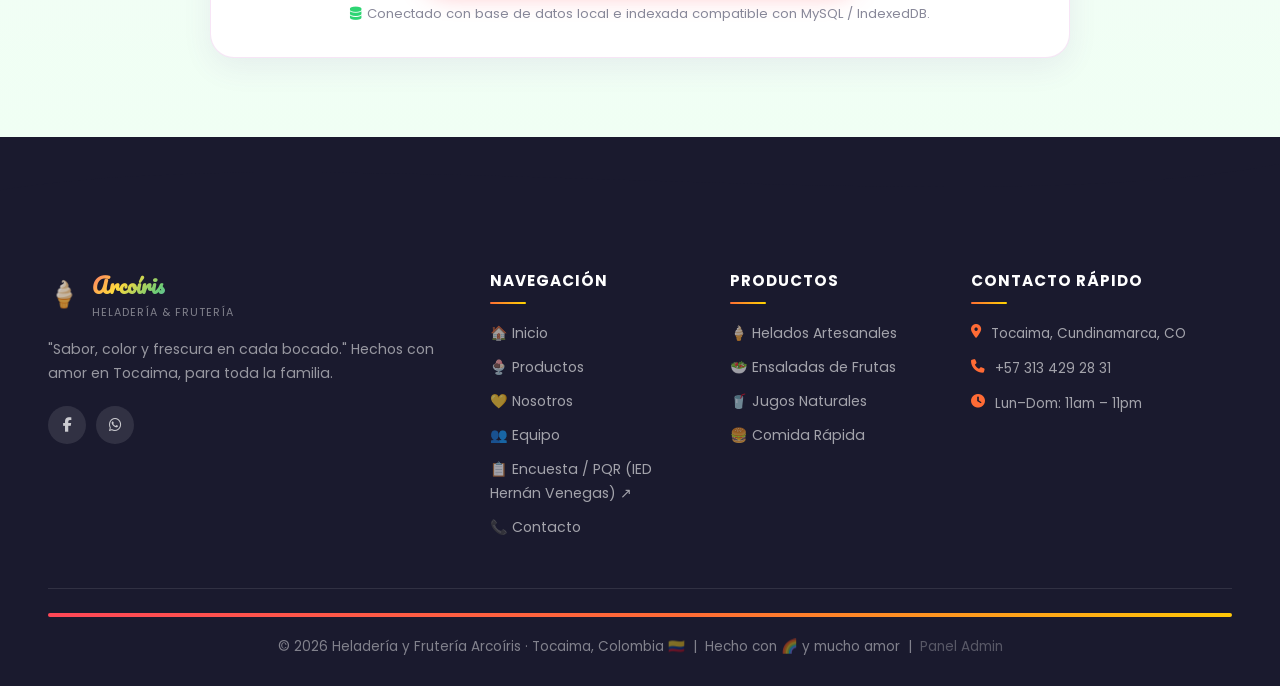
==== commit 20337351: "feat: crear version moderna con efectos visuales, encuesta especializada para heladeria y redireccio" ====
--- a/index.html
+++ b/index.html
@@ -28,6 +28,14 @@
   <link rel="stylesheet" href="css/styles.css" />
 </head>
 <body>
+
+  <!-- Barra de Comparación Antes / Después -->
+  <div class="version-banner" style="background: linear-gradient(90deg, #1e1e38, #3b1d5c); color: #fff; padding: 10px 16px; text-align: center; font-size: 0.92rem; font-weight: 500; display: flex; align-items: center; justify-content: center; gap: 12px; flex-wrap: wrap; box-shadow: 0 2px 10px rgba(0,0,0,0.15); z-index: 9999; position: relative;">
+    <span>📁 <strong>Versión Original (Antes)</strong> · Vista actual del repositorio</span>
+    <a href="index_moderno.html" style="background: linear-gradient(135deg, #FF6B35, #C850C0); color: #fff; padding: 6px 16px; border-radius: 999px; text-decoration: none; font-weight: 700; font-size: 0.88rem; box-shadow: 0 4px 14px rgba(200,80,192,0.4); display: inline-flex; align-items: center; gap: 6px; transition: transform 0.2s;" onmouseover="this.style.transform='scale(1.05)'" onmouseout="this.style.transform='scale(1)'">
+      ✨ Ver Versión Nueva Moderna y con Efectos (Después) ➜
+    </a>
+  </div>
 
   <!-- =============================================
        HEADER / NAVEGACIÓN
@@ -56,7 +64,7 @@
         <li role="none"><a href="#productos" class="nav-link"        role="menuitem" id="nav-productos">🍨 Productos</a></li>
         <li role="none"><a href="#nosotros"  class="nav-link"        role="menuitem" id="nav-nosotros">💛 Nosotros</a></li>
         <li role="none"><a href="#equipo"    class="nav-link"        role="menuitem" id="nav-equipo">👥 Equipo</a></li>
-        <li role="none"><a href="https://iedhernanvenegascarrillo.edu.co/bases2026/proyecto2/pqr2.html" target="_blank" rel="noopener noreferrer" class="nav-link" role="menuitem" id="nav-encuesta">📋 Encuesta / PQR ↗</a></li>
+        <li role="none"><a href="https://iedhernanvenegascarrillo.edu.co/bases2026/proyecto3/pqr3.html" target="_blank" rel="noopener noreferrer" class="nav-link" role="menuitem" id="nav-encuesta">📋 Encuesta / PQR ↗</a></li>
         <li role="none"><a href="#contacto"  class="nav-link"        role="menuitem" id="nav-contacto">📞 Contacto</a></li>
       </ul>
 
@@ -102,7 +110,7 @@
           <a href="#productos" class="btn btn-primary" id="hero-btn-productos">
             🍨 Ver Productos
           </a>
-          <a href="https://iedhernanvenegascarrillo.edu.co/bases2026/proyecto2/pqr2.html" target="_blank" rel="noopener noreferrer" class="btn btn-outline" id="hero-btn-encuesta" style="border-color:#C850C0; color:#C850C0;">
+          <a href="https://iedhernanvenegascarrillo.edu.co/bases2026/proyecto3/pqr3.html" target="_blank" rel="noopener noreferrer" class="btn btn-outline" id="hero-btn-encuesta" style="border-color:#C850C0; color:#C850C0;">
             📋 Encuesta / PQR ↗
           </a>
           <a href="#contacto" class="btn btn-outline" id="hero-btn-contacto">
@@ -499,8 +507,8 @@
               Diligencia la encuesta aquí abajo: tus datos se guardan de forma segura e inmediata en la base de datos de la página web. Si tu profesor o institución solicita el servidor externo, puedes abrir el enlace de respaldo:
             </p>
           </div>
-          <a href="https://iedhernanvenegascarrillo.edu.co/bases2026/proyecto2/pqr2.html" target="_blank" rel="noopener noreferrer" class="btn-inst-redirect">
-            <i class="fas fa-external-link-alt"></i> Abrir Encuesta y PQR Oficial (pqr2.html)
+          <a href="https://iedhernanvenegascarrillo.edu.co/bases2026/proyecto3/pqr3.html" target="_blank" rel="noopener noreferrer" class="btn-inst-redirect">
+            <i class="fas fa-external-link-alt"></i> Abrir Encuesta y PQR Oficial (pqr3.html)
           </a>
         </div>
 
@@ -856,8 +864,8 @@
             </div>
           </div>
           <div class="success-actions">
-            <a href="https://iedhernanvenegascarrillo.edu.co/bases2026/proyecto2/pqr2.html" target="_blank" rel="noopener noreferrer" class="btn btn-primary" id="btnGoToInstitution">
-              <i class="fas fa-external-link-alt"></i> Ir a pqr2.html Institucional
+            <a href="https://iedhernanvenegascarrillo.edu.co/bases2026/proyecto3/pqr3.html" target="_blank" rel="noopener noreferrer" class="btn btn-primary" id="btnGoToInstitution">
+              <i class="fas fa-external-link-alt"></i> Ir a pqr3.html Institucional
             </a>
             <button type="button" class="btn btn-outline" id="btnSurveyNew">
               ✏️ Llenar otra respuesta
@@ -914,7 +922,7 @@
             <li><a href="#productos" id="footer-nav-productos">🍨 Productos</a></li>
             <li><a href="#nosotros"  id="footer-nav-nosotros">💛 Nosotros</a></li>
             <li><a href="#equipo"    id="footer-nav-equipo">👥 Equipo</a></li>
-            <li><a href="https://iedhernanvenegascarrillo.edu.co/bases2026/proyecto2/pqr2.html" target="_blank" rel="noopener noreferrer" id="footer-nav-encuesta">📋 Encuesta / PQR (IED Hernán Venegas) ↗</a></li>
+            <li><a href="https://iedhernanvenegascarrillo.edu.co/bases2026/proyecto3/pqr3.html" target="_blank" rel="noopener noreferrer" id="footer-nav-encuesta">📋 Encuesta / PQR (IED Hernán Venegas) ↗</a></li>
             <li><a href="#contacto"  id="footer-nav-contacto">📞 Contacto</a></li>
           </ul>
         </div>
